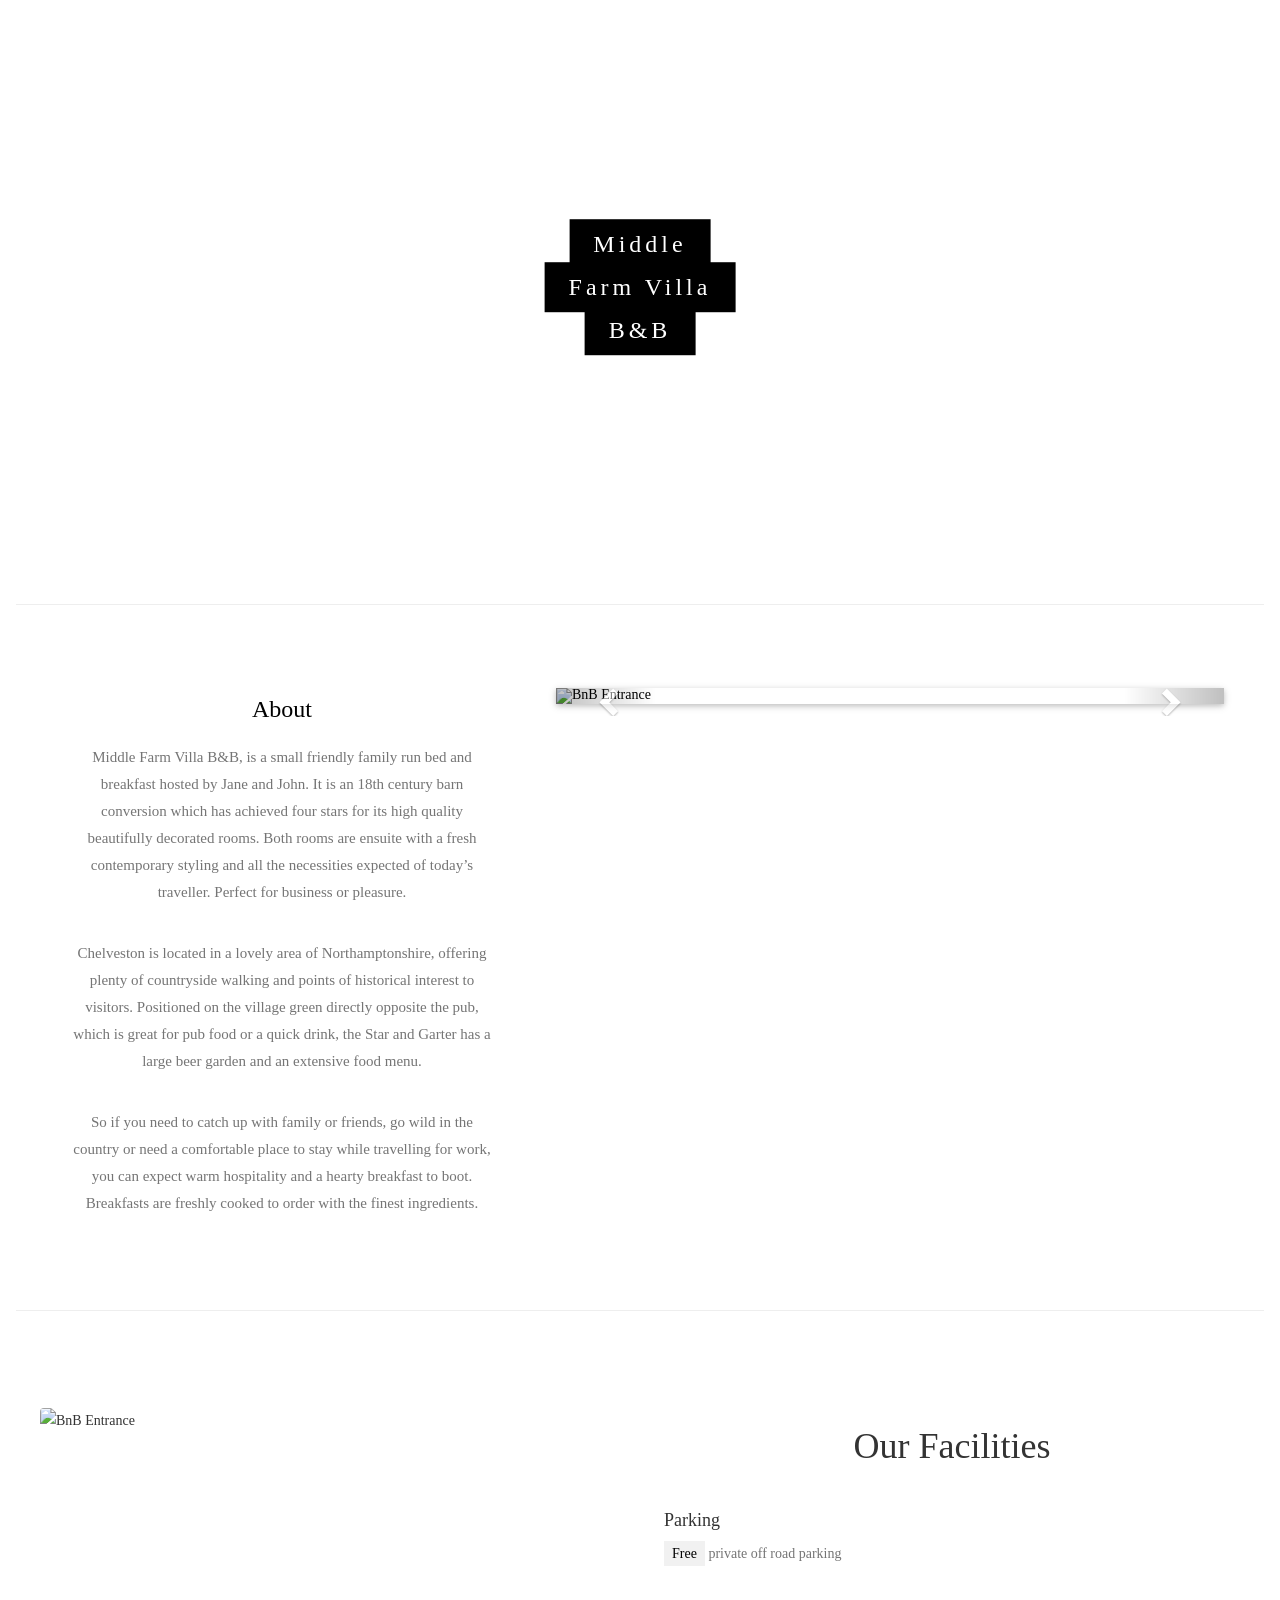
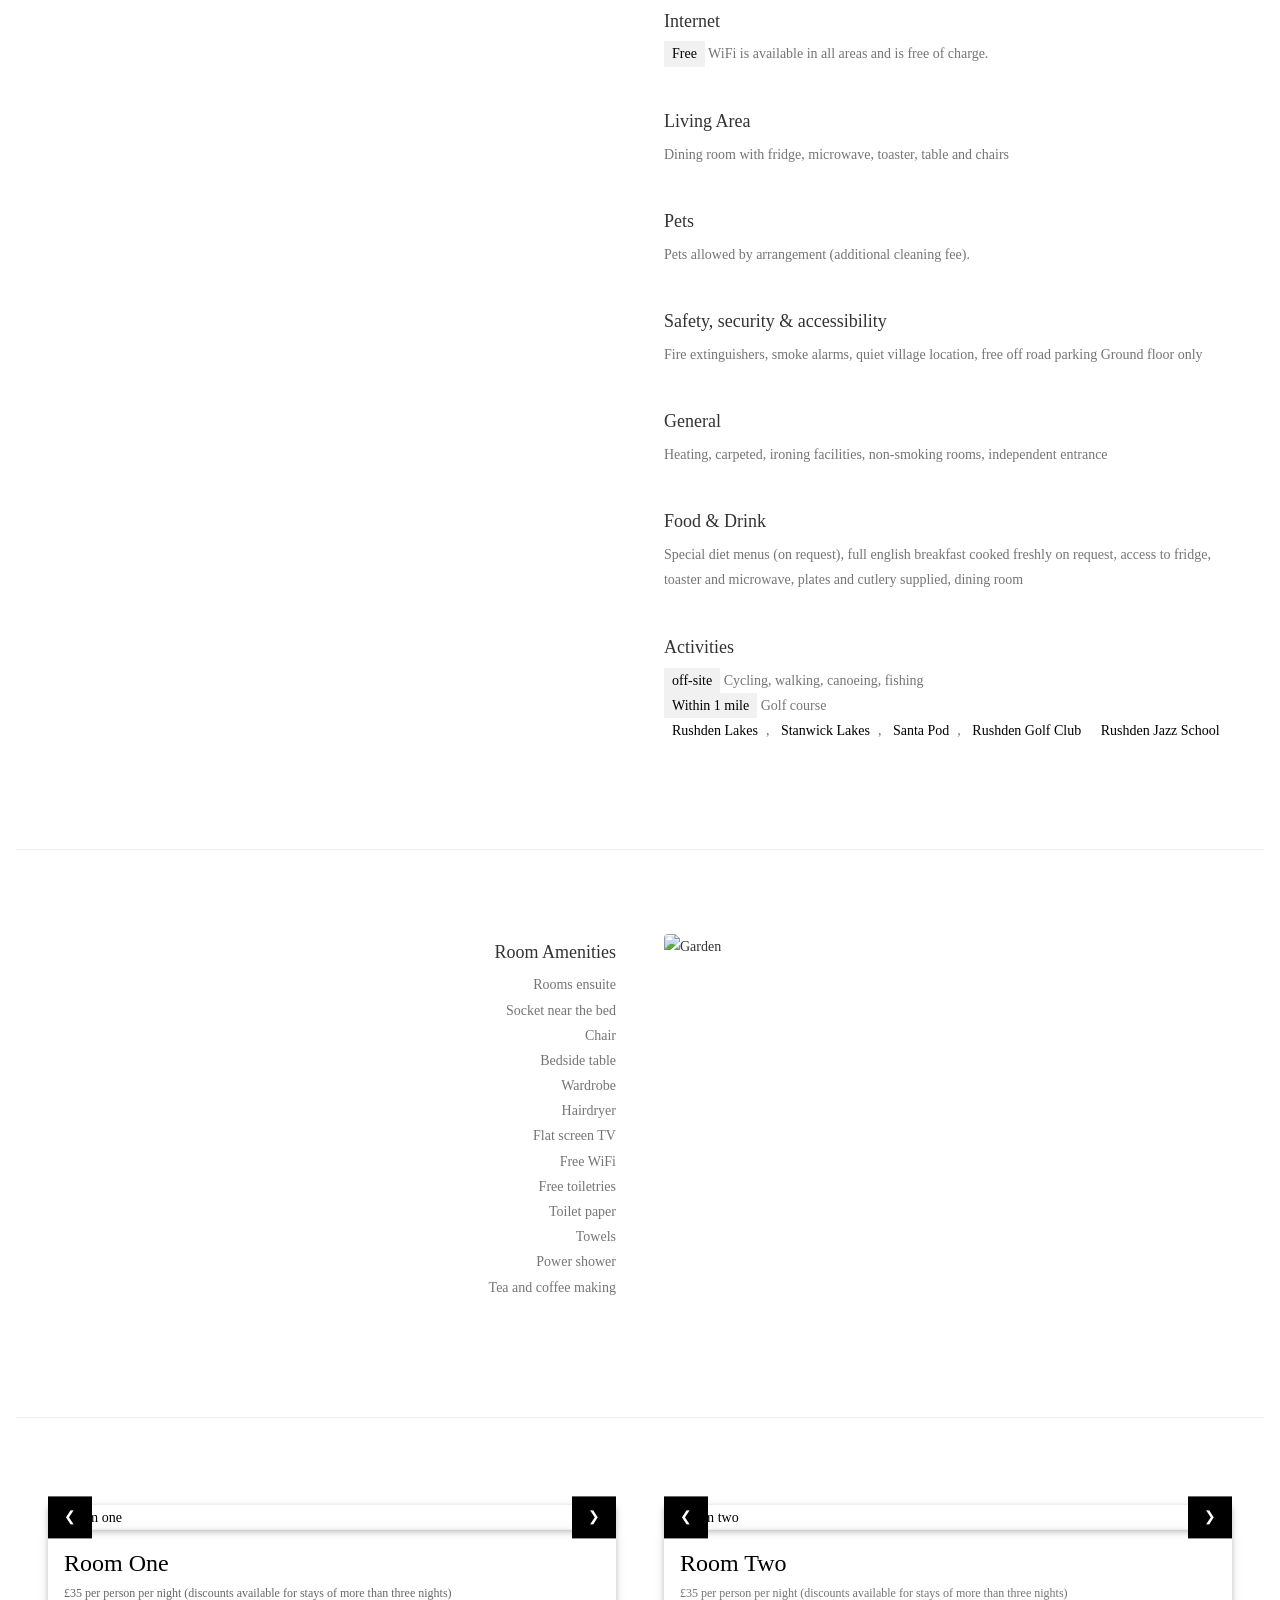
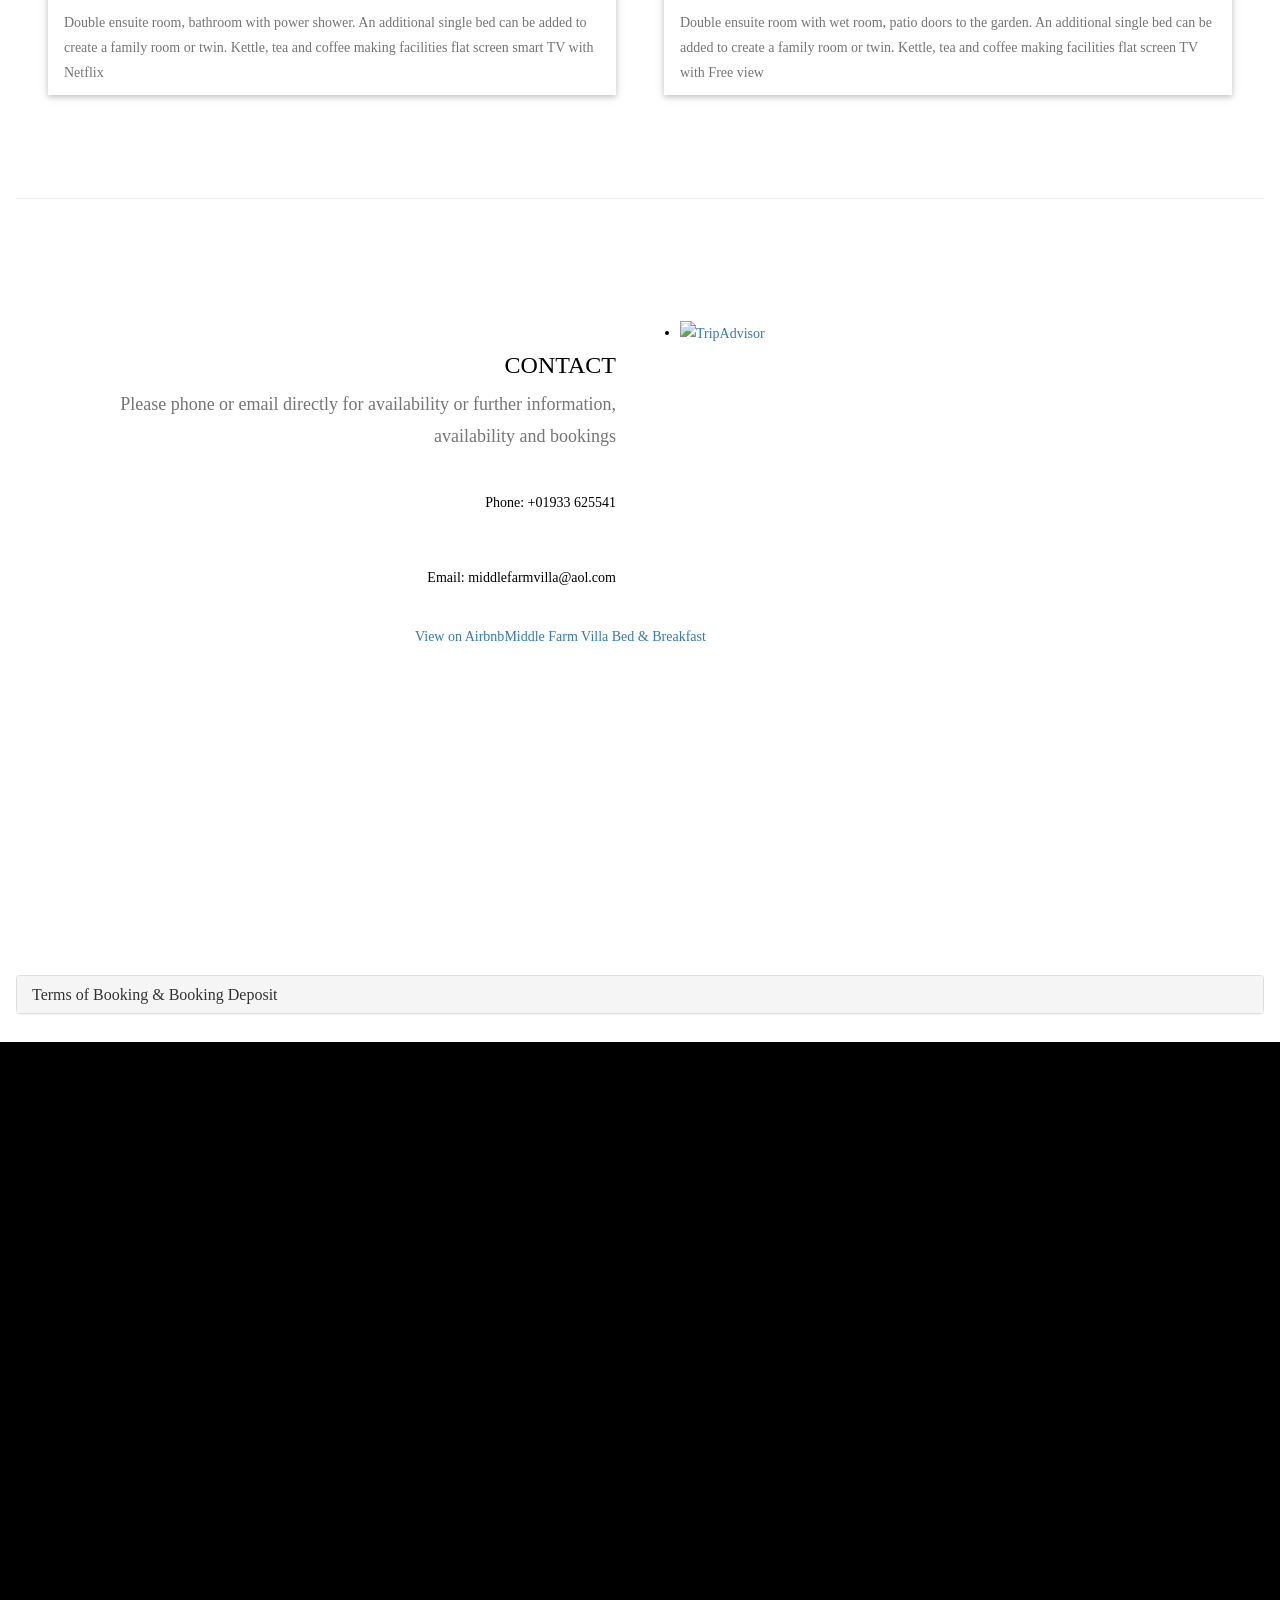
==== index.html @ 017f1af7 "Index name change" ====
<!DOCTYPE html>
<html>
<title>Middle Farm Villa</title>
<meta charset="UTF-8">
<meta name="viewport" content="width=device-width, initial-scale=1">
<link rel="stylesheet" href="css/w3.css">
<link rel="stylesheet" href="https://maxcdn.bootstrapcdn.com/bootstrap/3.4.1/css/bootstrap.min.css">
<script src="https://ajax.googleapis.com/ajax/libs/jquery/3.5.1/jquery.min.js"></script>
<script src="js/carousel.js"></script>

<style>
body,h1,h2,h3,h4,h5,h6 {font-family: "Times New Roman", Georgia, Serif;}

body, html {

  height: 80%;
  line-height: 1.8;
}

/* Full height image header */
.bgimg {
  background-position: center;
  background-size: cover;
  background-image: url("https://www.middlefarmvilla.uk/img/image4.jpg");
  min-height: 100%;
}

.w3-bar .w3-button {
  padding: 16px;
  
.mySlides {display:none}
.w3-left, .w3-right, .w3-badge {cursor:pointer}
.w3-badge {height:13px;width:13px;padding:0}
}
</style>
<body>




<!-- Header with full-height image -->
<header class="w3-display-container w3-wide bgimg w3-grayscale-min" id="home">
  <div class="w3-display-middle w3-text-white w3-center">
	<span class="w3-center w3-padding-large w3-black w3-xlarge w3-wide w3-animate-opacity"> Middle </span><br>
	<span class="w3-center w3-padding-large w3-black w3-xlarge w3-wide w3-animate-opacity"> Farm Villa </span><br>
	<span class="w3-center w3-padding-large w3-black w3-xlarge w3-wide w3-animate-opacity"> B&B </span>
    </div>
</header>

<div class="w3-main w3-content w3-padding" style="max-width:1400px">

 <!-- navbar 
<div class="w3-container">
  <div class="w3-row w3-padding">
    <div class="w3-col s3">
      <h1><a href="#About" class="w3-button w3-block">About</a></h1>
    </div>
    <div class="w3-col s3">
      <h1><a href="#Facilities" class="w3-button w3-block">Facilities</a></h1>
    </div>
    <div class="w3-col s3">
      <h1><a href="#Rooms" class="w3-button w3-block">Rooms</a></h1>
    </div>
    <div class="w3-col s3">
      <h1><a href="#Contacts" class="w3-button w3-block">Contacts</a></h1>
    </div>
  </div>
</div>
-->
<hr>

<br></br>

<!-- About section -->
<div class="w3-container w3-white"id="Contacts">
	<div class="w3-row-padding-64">
		<div class="w3-container w3-half w3-center" style="max-width:500px">
			<h3>About</h3>
			<p class="w3-justify w3-medium w3-center w3-text-grey w3-padding-large">Middle Farm Villa B&B, is a small friendly family run bed and breakfast hosted by Jane and John. It is an 18th century barn conversion which has achieved four stars for its high quality beautifully decorated rooms. Both rooms are ensuite with a fresh contemporary styling and all the necessities expected of today’s traveller. Perfect for business or pleasure.</p>
			<p class="w3-justify w3-medium w3-center w3-text-grey w3-padding-large">Chelveston is located in a lovely area of Northamptonshire, offering plenty of countryside walking and points of historical interest to visitors. Positioned on the village green directly opposite the pub, which is great for pub food or a quick drink, the Star and Garter has a large beer garden and an extensive food menu.</p>
			<p class="w3-justify w3-medium w3-center w3-text-grey w3-padding-large">So if you need to catch up with family or friends, go wild in the country or need a comfortable place to stay while travelling for work, you can expect warm hospitality and a hearty breakfast to boot. Breakfasts are freshly cooked to order with the finest ingredients.</p>
		</div>
		<div class="w3-rest m6  w3-padding-large">
			<div id="myCarousel" class="carousel slide w3-card" data-ride="carousel">
			  <!-- Indicators -->
				<ol class="carousel-indicators">
					<li data-target="#myCarousel" data-slide-to="0" class="active"></li>
					<li data-target="#myCarousel" data-slide-to="1"></li>
					<li data-target="#myCarousel" data-slide-to="2"></li>
				</ol>

				<!-- Wrapper for slides -->
				<div class="carousel-inner">
					<div class="item active">
						<img src="https://www.middlefarmvilla.uk/img/image1.jpg" alt="BnB Entrance">
					</div>
					<div class="item">
						<img src="https://www.middlefarmvilla.uk/img/image5.jpg" alt="BnB Entrance">
					</div>
					<div class="item">
						<img src="https://www.middlefarmvilla.uk/img/image3.jpg" alt="BnB Comunal room">
					</div>
				</div>

			  <!-- Left and right controls -->
				<a class="left carousel-control" href="#myCarousel" data-slide="prev">
					<span class="glyphicon glyphicon-chevron-left"></span>
					<span class="sr-only">Previous</span>
				</a>
				<a class="right carousel-control" href="#myCarousel" data-slide="next">
					<span class="glyphicon glyphicon-chevron-right"></span>
					<span class="sr-only">Next</span>
				</a>
			</div>
		</div>
	</div>	
</div>
<br></br>





<hr>



  <div class="w3-row w3-padding-64"id="Facilities">
	<div class="w3-col l6 w3-padding-large">
      <img src="https://www.middlefarmvilla.uk/img/image6.jpg" alt="BnB Entrance" class="w3-round w3-image " style="width:100%">
    </div>
    <div class="w3-col l6 w3-padding-large">
		<h1 class="w3-center">Our Facilities</h1><br>
		<h4>Parking</h4>
		<p class="w3-text-grey"><span class="w3-tag w3-light-grey">Free</span> private off road parking  </p><br>
    
		<h4>Internet</h4>
		<p class="w3-text-grey"><span class="w3-tag w3-light-grey">Free</span> WiFi is available in all areas and is free of charge.</p><br>
    
		<h4>Living Area</h4>
		<p class="w3-text-grey">Dining room with fridge, microwave, toaster, table and chairs</p><br>
    
		<h4>Pets</h4>
		<p class="w3-text-grey">Pets allowed by arrangement (additional cleaning fee).</p><br>
    
		<h4>Safety, security & accessibility</h4>
		<p class="w3-text-grey">Fire extinguishers, smoke alarms, quiet village location, free off road parking Ground floor only</p><br>  
	  
		<h4>General</h4>
		<p class="w3-text-grey">Heating, carpeted, ironing facilities, non-smoking rooms, independent entrance</p><br>  
	  
		<h4>Food & Drink</h4>
		<p class="w3-text-grey">Special diet menus (on request), full english breakfast cooked freshly on request, access to fridge, toaster and microwave, plates and cutlery supplied, dining room</p><br>

		<h4>Activities</h4>
		<p class="w3-text-grey"><span class="w3-tag w3-light-grey">off-site</span> Cycling, walking, canoeing, fishing <br/>  <span class="w3-tag w3-light-grey">Within 1 mile</span> Golf course <br/>  <a class="w3-tag w3-white" href="https://www.rushdenlakes.com/" target="_blank">Rushden Lakes</a>, <a class="w3-tag w3-white" href="https://www.stanwicklakes.org.uk/" target="_blank">Stanwick Lakes</a>, <a class="w3-tag w3-white" href="https://santapod.co.uk/" target="_blank">Santa Pod</a>, <a class="w3-tag w3-white" href="https://www.rushdengolfclubonline.com/" target="_blank">Rushden Golf Club</a> <a class="w3-tag w3-white" href="https://jazzschool.co.uk/" target="_blank">Rushden Jazz School</a> </p>
    </div>
</div>

<hr>

<br></br>
<div class="w3-row ">
	<div class="w3-col l6 w3-right-align w3-padding-large">
	<h4>Room Amenities</h4>
	<p class="w3-text-grey"> Rooms ensuite <br/> Socket near the bed <br/> Chair <br/> Bedside table <br/> Wardrobe <br/> Hairdryer <br/> Flat screen TV <br/> Free WiFi <br/> Free toiletries <br/> Toilet paper <br/> Towels <br/> Power shower <br/> Tea and coffee making <br/></p><br>
	</div>
	<div class="w3-col l6 w3-padding-large">
      <img src="https://www.middlefarmvilla.uk/img/image7.jpg" alt="Garden" class="w3-round w3-image " style="width:100%">
    </div>
</div>





<br></br>
<hr>
<br></br>

<div class="w3-row-padding w3-padding-16 w3-white"id="Rooms">
    <div class="w3-half w3-margin-bottom">
		<!-- left room slideshow -->
		<div class="w3-container">
			<div class="w3-content w3-card w3-display-container" style="max-width:800px">
				<img class="mySlides1" src="https://www.middlefarmvilla.uk/img/R1.jpg" alt="Room one" style="width:100%">
				<img class="mySlides1" src="https://www.middlefarmvilla.uk/img/R2.jpg" alt="Room one" style="width:100%">
				<img class="mySlides1" src="https://www.middlefarmvilla.uk/img/R3.jpg" alt="Room one" style="width:100%">
				<img class="mySlides1" src="https://www.middlefarmvilla.uk/img/R4.jpg" alt="Room one" style="width:100%">
				<button class="w3-button w3-black w3-display-left" onclick="plusDivs(-1, 0)">&#10094;</button>
				<button class="w3-button w3-black w3-display-right" onclick="plusDivs(1, 0)">&#10095;</button>
			</div>
			<div class="w3-container w3-card w3-white">
				<h3>Room One</h3>
				<h6 class="w3-opacity">£35 per person per night (discounts available for stays of more than three nights)</h6>
				<p class="w3-text-grey">Double ensuite room, bathroom with power shower.  An additional single bed can be added to create a family room or twin. Kettle, tea and coffee making facilities flat screen smart  TV with Netflix</p>
			</div>  
		</div>
	</div>	
    <div class="w3-half w3-margin-bottom">
		<!-- right room slideshow -->
		<div class="w3-container">
			<div class="w3-content w3-card w3-display-container" style="max-width:800px">
				<img class="mySlides2" src="https://www.middlefarmvilla.uk/img/L1.jpg" alt="Room two" style="width:100%">
				<img class="mySlides2" src="https://www.middlefarmvilla.uk/img/L2.jpg" alt="Room two" style="width:100%">
				<img class="mySlides2" src="https://www.middlefarmvilla.uk/img/L3.jpg" alt="Room two" style="width:100%">
				<img class="mySlides2" src="https://www.middlefarmvilla.uk/img/L4.jpg" alt="Room two" style="width:100%">
				<button class="w3-button w3-black w3-display-left" onclick="plusDivs(-1, 1)">&#10094;</button>
				<button class="w3-button w3-black w3-display-right" onclick="plusDivs(1, 1)">&#10095;</button>
			</div>
			<div class="w3-container w3-card w3-white">
				<h3>Room Two</h3>
				<h6 class="w3-text-grey">£35 per person per night (discounts available for stays of more than three nights)</h6>
				<p class="w3-text-grey">Double ensuite room with wet room, patio doors to the garden. An additional single bed can be added to create a family room or twin. Kettle, tea and coffee making facilities flat screen  TV with Free view</p>
			</div>
		</div>
	</div>
</div>



<br></br>
<hr>
<br></br>


<!-- Contact Section -->
<div class="w3-row w3-white" id="Contacts">
	<br></br>
	<div class="w3-half w3-right-align w3-padding-large">
		<h3>CONTACT</h3>
		<p class=" w3-large w3-text-grey">Please phone or email directly for availability or further information, availability and bookings</p>
		<p><i class="fa fa-phone fa-fw w3-xxlarge w3-margin-right"></i> Phone: +01933 625541</p>
		<p><i class="fa fa-envelope fa-fw w3-xxlarge w3-margin-right"> </i> Email: middlefarmvilla@aol.com</p>
   		<!--<p><i class=" w3-xxlarge w3-margin-right"> </i> find us on <a href="https://www.airbnb.co.uk/rooms/29934769?source_impression_id=p3_1603310983_6Nx%2FWz0o9r%2B2SO3G">AirBnB</a></p>-->
	</div>
	<div class="w3-rest">
          <div id="TA_selfserveprop689" class="TA_selfserveprop"><ul id="zYCvcG" class="TA_links lJCcbc7yX"><li id="WvnxVe0r7E" class="FLtOX6"><a target="_blank" href="https://www.tripadvisor.com/Hotel_Review-g499613-d2616834-Reviews-Middle_Farm_Villa_B_B-Wellingborough_Northamptonshire_England.html"><img src="https://www.tripadvisor.com/img/cdsi/img2/branding/v2/Tripadvisor_lockup_horizontal_secondary_registered-11900-2.svg" alt="TripAdvisor"/></a></li></ul></div><script async src="https://www.jscache.com/wejs?wtype=selfserveprop&amp;uniq=689&amp;locationId=2616834&amp;lang=en_US&amp;rating=true&amp;nreviews=4&amp;writereviewlink=true&amp;popIdx=true&amp;iswide=true&amp;border=true&amp;display_version=2" data-loadtrk onload="this.loadtrk=true"></script>		<br></br>

  </div>
</div>



<div class="airbnb-embed-frame" data-id="29934769" data-view="home" style="width:450px;height:300px;margin:auto"><a href="https://www.airbnb.co.uk/rooms/29934769?s=66&amp;unique_share_id=b0c5c9f5-7ef6-41c0-98ff-9cef21c45344&amp;source=embed_widget">View on Airbnb</a><a href="https://www.airbnb.co.uk/rooms/29934769?s=66&amp;unique_share_id=b0c5c9f5-7ef6-41c0-98ff-9cef21c45344&amp;source=embed_widget" rel="nofollow">Middle Farm Villa Bed &amp; Breakfast</a><script async="" src="https://www.airbnb.co.uk/embeddable/airbnb_jssdk"></script></div>



<br></br>
 <div class="panel-group">
  <div class="panel panel-default">
    <div class="panel-heading">
      <h4 class="panel-title">
        <a data-toggle="collapse" href="#collapse">Terms of Booking & Booking Deposit</a>
      </h4>
    </div>
    <div id="collapse" class="panel-collapse collapse">
      <div class="panel">By placing a booking with us (the property owner / his/her
representative) you (the lead guest) and your booking party (guests)
agree to the following terms and conditions as set-out. During your stay
you agree to abide by the subsequent conditions as set-out. If you have
any questions about booking with us, please contact us before making a
booking.
To place a booking with us the lead guest must be at least 16 years of
age. The maximum number of staying guests per room is illustrated in the
room occupancy details on the website. Where the person making the
booking is different to the lead guest taking up the occupation, the
person making the booking may be held responsible for cancellation,
non-arrival and damages as set-out within. Only the lead guest and the
named booking party are allowed to use the property and its facilities,
any third party visitors are only allowed access at our express
permission.
To secure any booking we require a deposit to be paid in advance, this
deposit amount is = .
Deposit payments must be 'cleared funds' before a booking can be
confirmed. Deposits are only refundable under the conditions set-out
here within.
Payments can be made online / over the phone using debit / credit card
as well as by digital bank transfer, cheque or cash deposit. Any charges
raised against us by our banks for handling dishonoured cheque's, bank
transfers or any other payments, must be reimbursed by the lead guest
within seven (7) days of any request to do so.
All guests agree to respect the privacy and peace of all other staying
guests, neighbours and the owners at all times. We reserve the right to
cancel a booking with immediate effect if guests are not honouring this
agreement or causing a disturbance / nuisance to other guests,
neighbours or the owners.
Check-in & Check-out
Guests must check-in and check-out by the times stated below;
•    Check-in by: 14:00pm and before 19:00pm on day of arrival
•    Check-out by: 11:00am on day of departure
Cancellation, Returned Deposit & Non-Arrival Conditions
Guest who need to cancel a booking should contact us as soon as
possible. Deposits already paid are only returned in accordance with the
following conditions;
•    Cancellation made 15 days or more in advance of arrival date = Full
deposit refund
•    Cancellation made 14 days or less of arrival date = 50% of deposit
refund
•    Cancellation made 48hrs or less of arrival date = No refund issued,
full amount of booking due
Non-arrival guests, who are unable to attend or fail to attend for
whatever reason forfeit their deposit paid and the full amount of the
booking will be due. It is suggested that booking guests take out
appropriate holiday / cancellation insurance where required.
In the rare event we need to cancel your booking with us, please be
aware that we cannot be held liable for circumstances beyond our control
and that our liability to you is limited to the refund of any payment
already made.
WiFi Fair & Appropriate Usage Policy
Where WiFi Internet access is provided, guests accept to use this access
to the Internet fairly and appropriately. We may monitor network
performance and user usage in order to maintain a fair and high level of
service to all our guests.
The Internet access provided is intended for general use such as access
to the world wide web, email, messaging, social media, light video /
music / media streaming. It is not intended or ideally suited for heavy
media streaming, online gaming, extensive downloads / uploads. Access to
illegal activity or use of our network for illegal activity is not
prohibited and will be reported to local authorities.
Damages & Lost Property
We reserve the right to charge the lead guest for any damages caused
through the course of a booking by any member of the booking party. This
includes breakages, spillages, stains, damage to furniture or fixtures
and fittings. Any accidental damages should be reported as soon as
possible in order to minimise damage and associated costs. Lost keys /
fobs / access cards will incur a replacement charge per key / fob / card
lost.
Any lost property, if discovered and found, left behind by guests during
a stay will be held for a period of 1 month. While we will make our best
efforts to reunite lost property with their owners we accept no
responsibility in replacing lost items and encourage guests to ensure
they have all their belonging before checking-out. We may offer to post
lost items via recorded delivery at the cost of the property owner,
otherwise collection can be arranged.
Smoking
Smoking of any tobacco products including, but not limited to
cigarettes, pipes, cigars, snuff or chewing tobacco, is only allowed in
designated areas as sign posted throughout the accommodation and is in
accordance with the Health Act 2006.
Pets & Service Dogs
We do not accept pets throughout the accommodation, except for service
dogs.
Parking
Where on-site parking is provided guests accept that they park their
vehicles at their own risk.
Accessibility Statement
We have provided an accessibility and access statement here, which you
can download and read.
Your Personal Details & Privacy
We are required to keep a register of guests over the age of 16 who stay
with us, this includes full names and nationality, and/or passport
numbers, place of issue, details of next destination if they are
non-British, Irish or Commonwealth guests. This is in accordance with
the (Immigration (Hotel records) Order 1972). These records are kept for
a minimum of 12 months and in accordance with the DPA (Data Protection
Act 1998) and the GDPR (General Data Protection Regulation).
Our policy surrounding the personal details you provide as part of any
booking or enquiry through this website / or third party website,
including the privacy of those details are explained and set out in our
Privacy Policy which you can read here.
You accept that any entries you make to an on-site guest book, if
available, will not contain personal information or details you would
not want disclosed. Any entries containing personal details that may
fall into the DPA and GDPR may be removed and destroyed.
Terms References & Further Information
•    Health Act 2006
•    Immigration (hotel records) Order 1972
•    Overview of the GDPR - General Data Protection Regulation
•    Data Protection Act 1998
•    Privacy and Electronic Communications Regulations 2003
•    The Guide to the PECR 2003
•    Accommodation Terms & Conditions Template
Our Right To Cancellation
We reserve the right to cancel any booking without compensation, refund
or reimbursement if the terms of these conditions are breached.
Template version 2.0 November 2017</div>
    </div>
  </div>
</div> 

</div>

<!-- Footer -->
<footer class="w3-center w3-black w3-padding-64">
	<div class="w3-container">
		<iframe src="https://www.google.com/maps/embed?pb=!1m18!1m12!1m3!1d2439.043068567757!2d-0.5490687846056572!3d52.315220979775944!2m3!1f0!2f0!3f0!3m2!1i1024!2i768!4f13.1!3m3!1m2!1s0x4877bce2d6a9a565%3A0xe1eb45e628e61fa4!2sMiddle%20Farm%20Villa%20B%26B!5e0!3m2!1sen!2suk!4v1596989262226!5m2!1sen!2suk" width="90%" height="450px" frameborder="0" style="border:0;" allowfullscreen="" aria-hidden="false" tabindex="0"></iframe>
	</div>
</footer>
 
<script>
// Modal Image Gallery
function onClick(element) {
  document.getElementById("img01").src = element.src;
  document.getElementById("modal01").style.display = "block";
  var captionText = document.getElementById("caption");
  captionText.innerHTML = element.alt;
}



// script for slideshows
var slideIndex = [1,1];
var slideId = ["mySlides1", "mySlides2"]
showDivs(1, 0);
showDivs(1, 1);

function plusDivs(n, no) {
  showDivs(slideIndex[no] += n, no);
}

function showDivs(n, no) {
  var i;
  var x = document.getElementsByClassName(slideId[no]);
  if (n > x.length) {slideIndex[no] = 1}
  if (n < 1) {slideIndex[no] = x.length}
  for (i = 0; i < x.length; i++) {
    x[i].style.display = "none";  
  }
  x[slideIndex[no]-1].style.display = "block";  
}
</script>


</body>
</html>
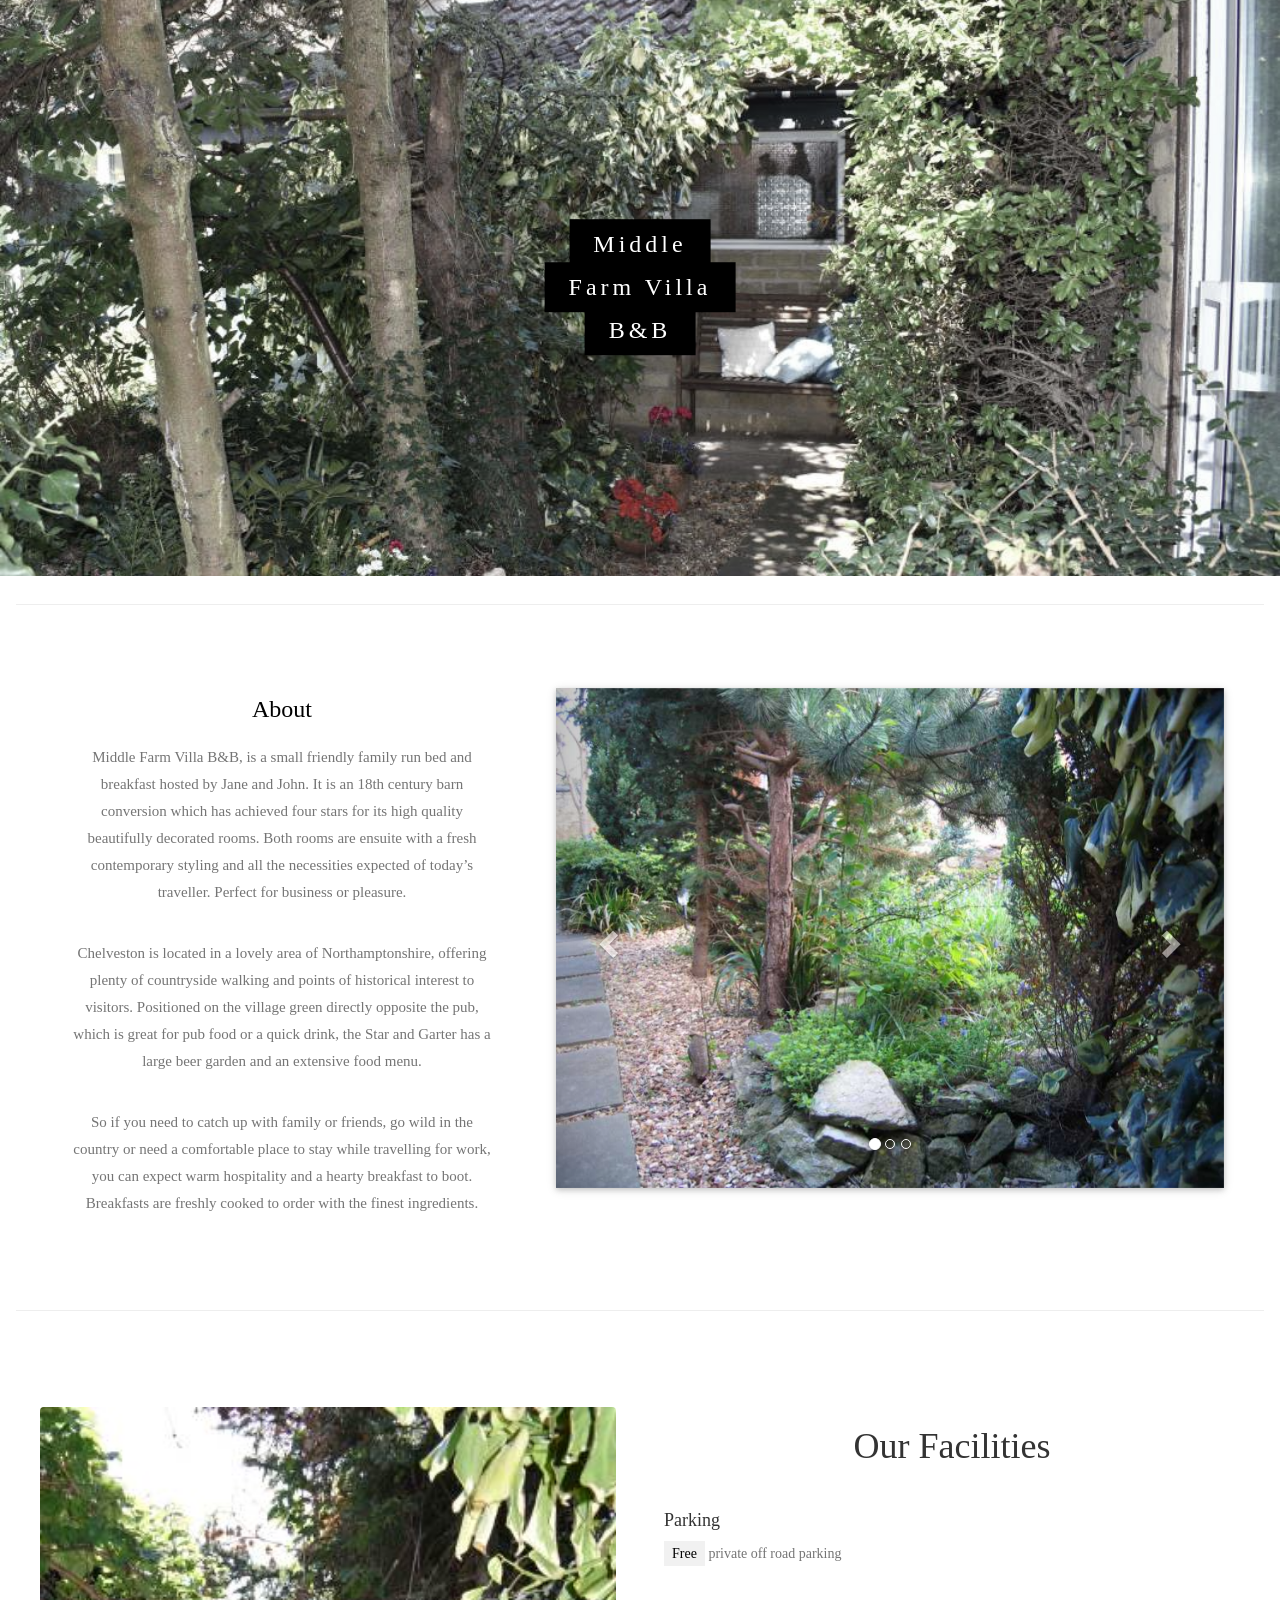
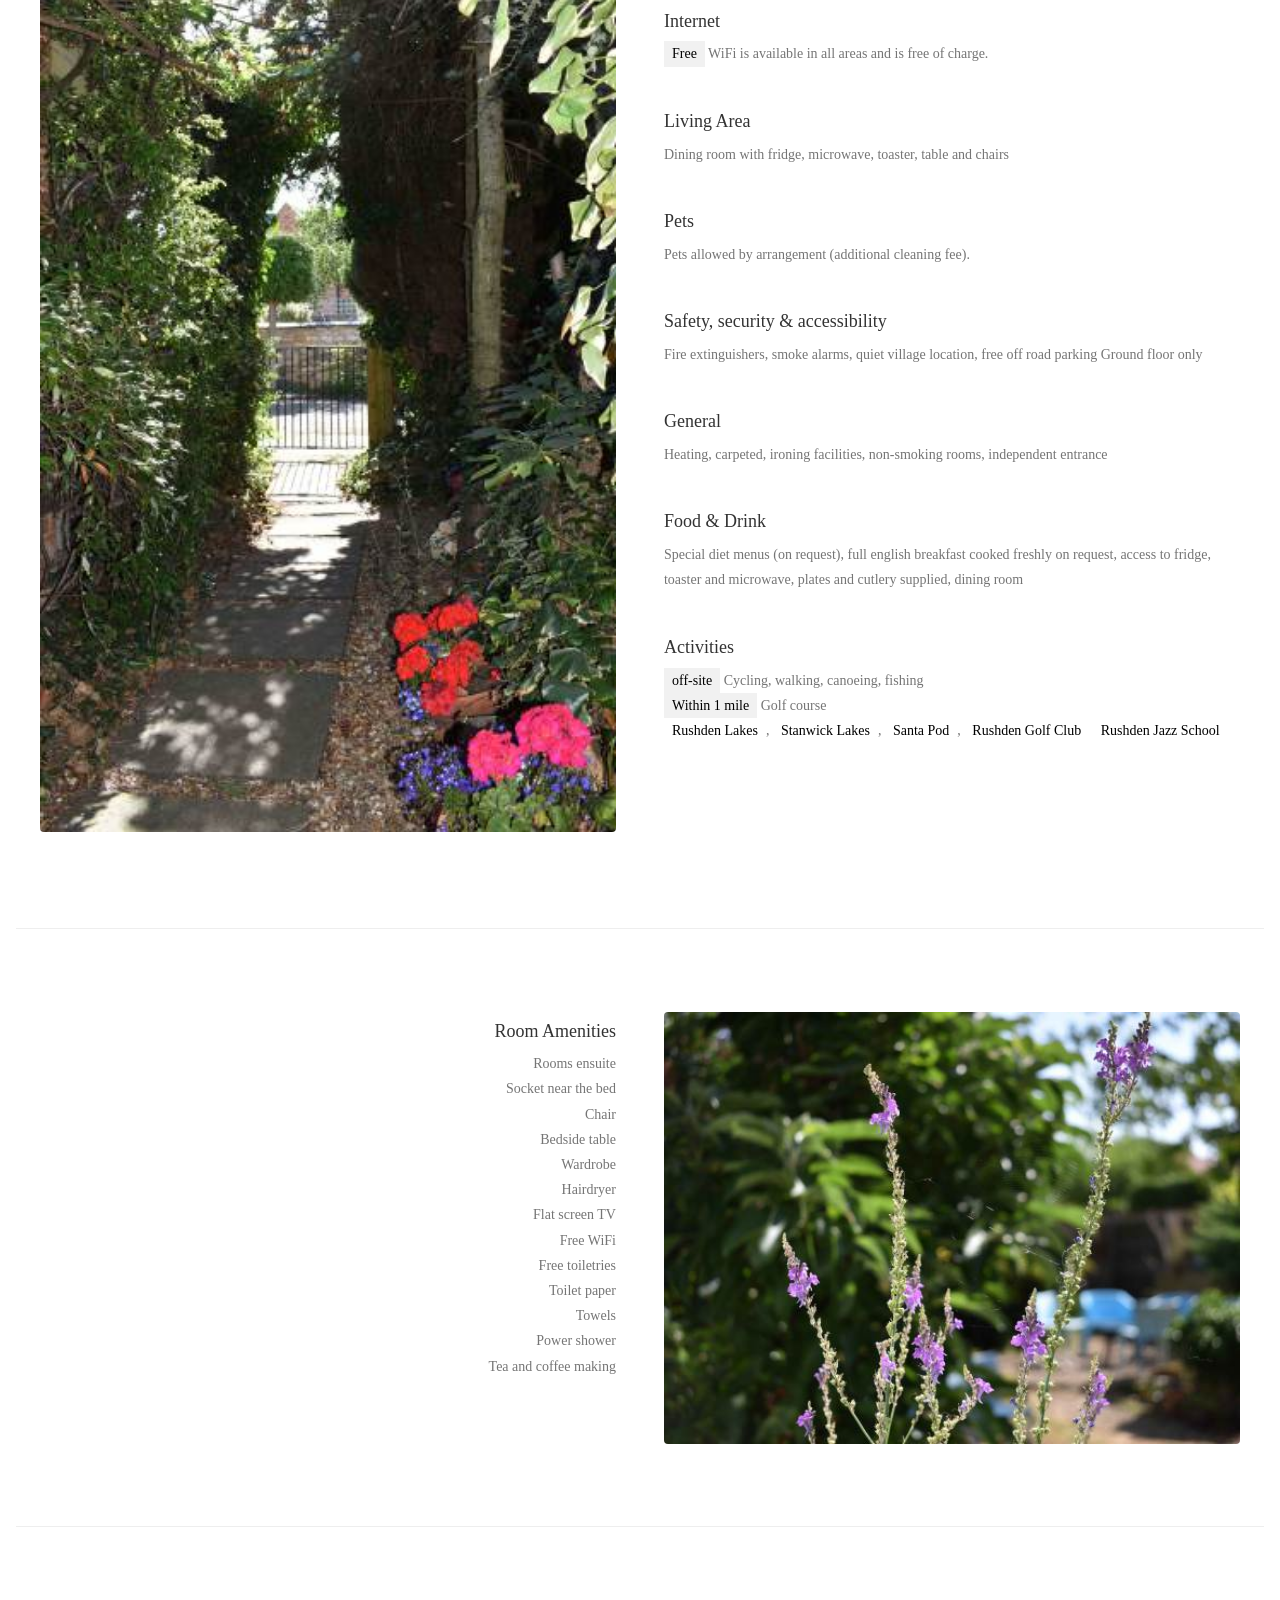
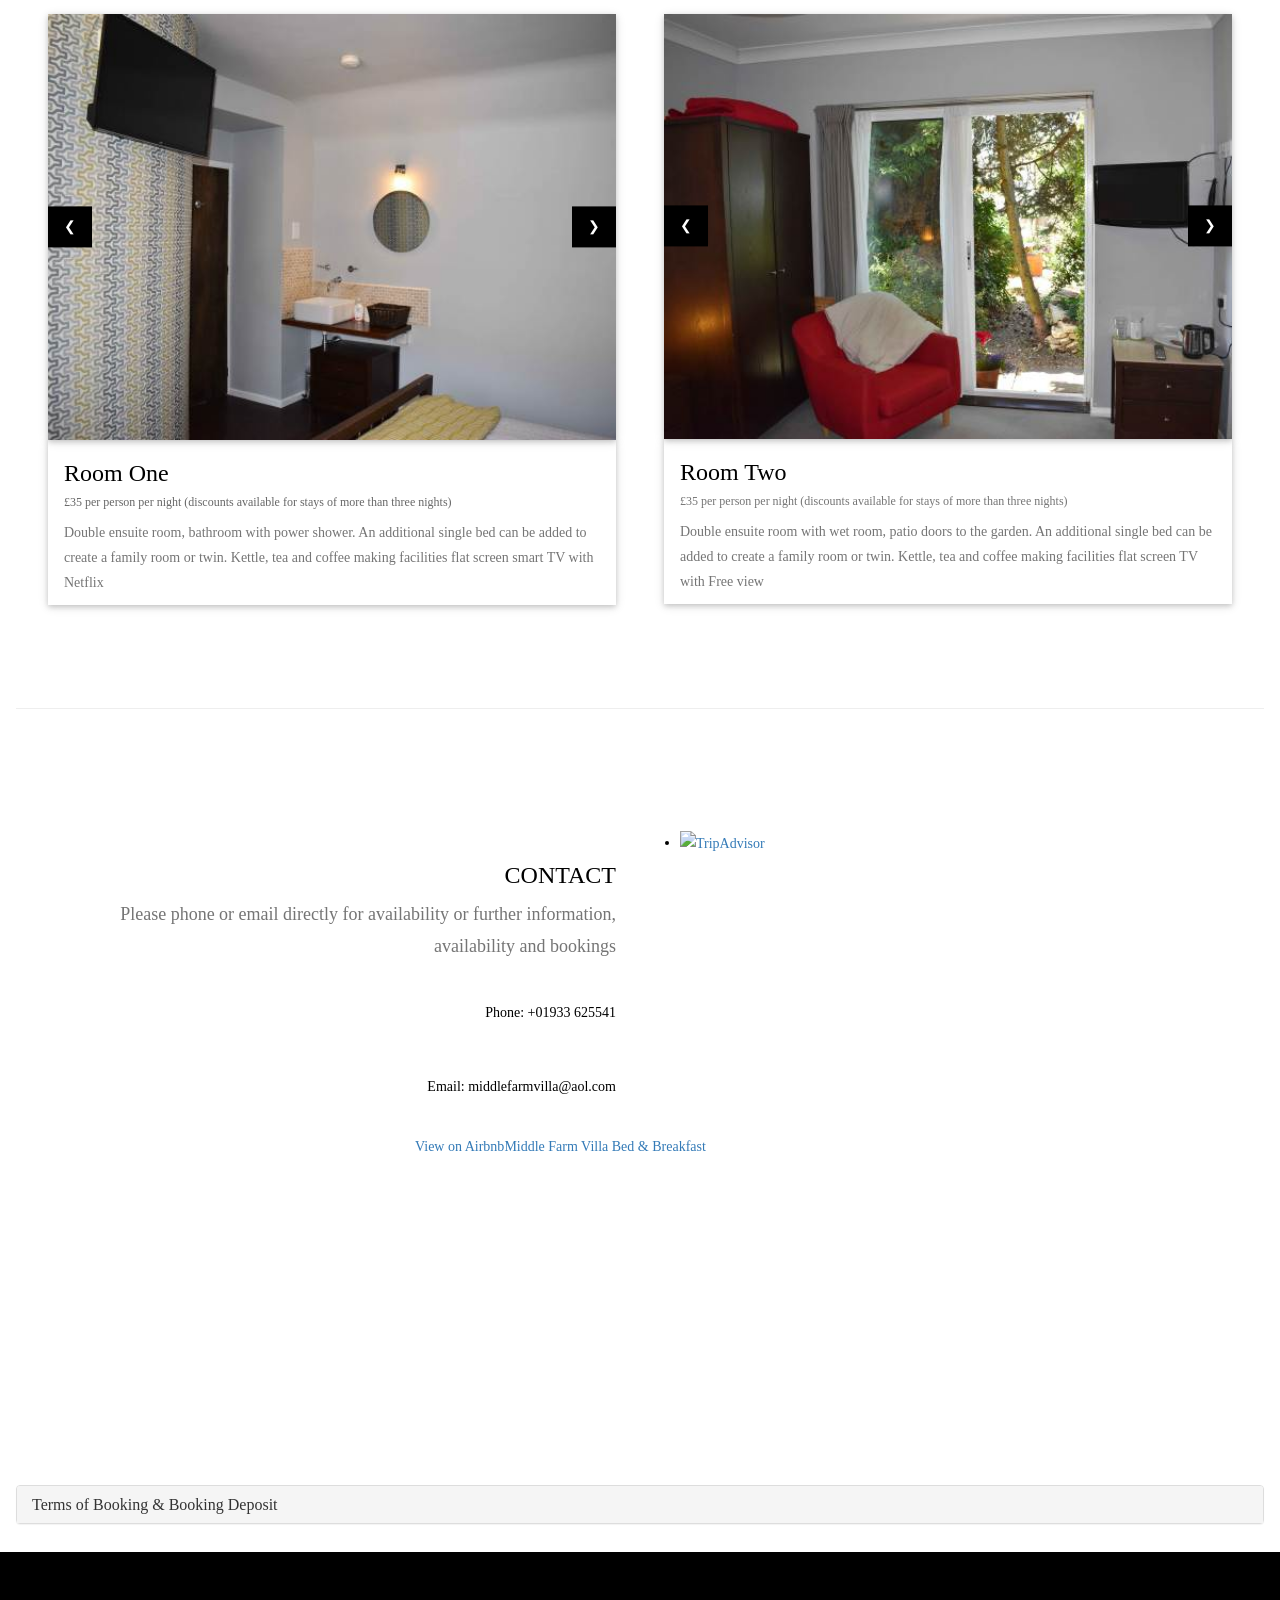
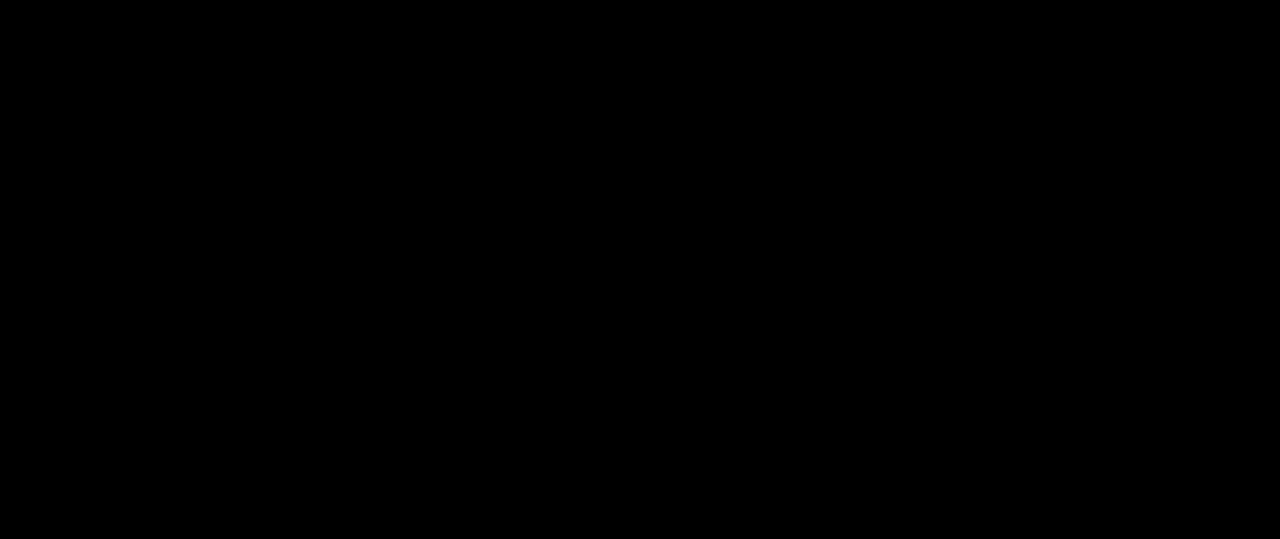
==== commit dcfb1412: "Update index.html" ====
--- a/index.html
+++ b/index.html
@@ -9,47 +9,65 @@
 <script src="js/carousel.js"></script>
 
 <style>
-body,h1,h2,h3,h4,h5,h6 {font-family: "Times New Roman", Georgia, Serif;}
-
-body, html {
-
-  height: 80%;
-  line-height: 1.8;
-}
-
-/* Full height image header */
-.bgimg {
-  background-position: center;
-  background-size: cover;
-  background-image: url("https://www.middlefarmvilla.uk/img/image4.jpg");
-  min-height: 100%;
-}
-
-.w3-bar .w3-button {
-  padding: 16px;
-  
-.mySlides {display:none}
-.w3-left, .w3-right, .w3-badge {cursor:pointer}
-.w3-badge {height:13px;width:13px;padding:0}
-}
+    body,
+    h1,
+    h2,
+    h3,
+    h4,
+    h5,
+    h6 {
+        font-family: "Times New Roman", Georgia, Serif;
+    }
+    
+    body,
+    html {
+        height: 80%;
+        line-height: 1.8;
+    }
+    /* Full height image header */
+    
+    .bgimg {
+        background-position: center;
+        background-size: cover;
+        background-image: url("img/image4.jpg");
+        min-height: 100%;
+    }
+    
+    .w3-bar .w3-button {
+        padding: 16px;
+        .mySlides {
+            display: none
+        }
+        .w3-left,
+        .w3-right,
+        .w3-badge {
+            cursor: pointer
+        }
+        .w3-badge {
+            height: 13px;
+            width: 13px;
+            padding: 0
+        }
+    }
 </style>
+
 <body>
 
 
 
 
-<!-- Header with full-height image -->
-<header class="w3-display-container w3-wide bgimg w3-grayscale-min" id="home">
-  <div class="w3-display-middle w3-text-white w3-center">
-	<span class="w3-center w3-padding-large w3-black w3-xlarge w3-wide w3-animate-opacity"> Middle </span><br>
-	<span class="w3-center w3-padding-large w3-black w3-xlarge w3-wide w3-animate-opacity"> Farm Villa </span><br>
-	<span class="w3-center w3-padding-large w3-black w3-xlarge w3-wide w3-animate-opacity"> B&B </span>
-    </div>
-</header>
-
-<div class="w3-main w3-content w3-padding" style="max-width:1400px">
-
- <!-- navbar 
+    <!-- Header with full-height image -->
+    <header class="w3-display-container w3-wide bgimg w3-grayscale-min" id="home">
+        <div class="w3-display-middle w3-text-white w3-center">
+            <span class="w3-center w3-padding-large w3-black w3-xlarge w3-wide w3-animate-opacity"> Middle </span><br>
+            <span class="w3-center w3-padding-large w3-black w3-xlarge w3-wide w3-animate-opacity"> Farm Villa </span><br>
+            <span class="w3-center w3-padding-large w3-black w3-xlarge w3-wide w3-animate-opacity"> B&B </span>
+        </div>
+    </header>
+
+    <div class="w3-main w3-content w3-padding" style="max-width:1400px">
+
+        <!-- navbar 
 <div class="w3-container">
   <div class="w3-row w3-padding">
     <div class="w3-col s3">
@@ -67,360 +85,292 @@
   </div>
 </div>
 -->
-<hr>
-
-<br></br>
-
-<!-- About section -->
-<div class="w3-container w3-white"id="Contacts">
-	<div class="w3-row-padding-64">
-		<div class="w3-container w3-half w3-center" style="max-width:500px">
-			<h3>About</h3>
-			<p class="w3-justify w3-medium w3-center w3-text-grey w3-padding-large">Middle Farm Villa B&B, is a small friendly family run bed and breakfast hosted by Jane and John. It is an 18th century barn conversion which has achieved four stars for its high quality beautifully decorated rooms. Both rooms are ensuite with a fresh contemporary styling and all the necessities expected of today’s traveller. Perfect for business or pleasure.</p>
-			<p class="w3-justify w3-medium w3-center w3-text-grey w3-padding-large">Chelveston is located in a lovely area of Northamptonshire, offering plenty of countryside walking and points of historical interest to visitors. Positioned on the village green directly opposite the pub, which is great for pub food or a quick drink, the Star and Garter has a large beer garden and an extensive food menu.</p>
-			<p class="w3-justify w3-medium w3-center w3-text-grey w3-padding-large">So if you need to catch up with family or friends, go wild in the country or need a comfortable place to stay while travelling for work, you can expect warm hospitality and a hearty breakfast to boot. Breakfasts are freshly cooked to order with the finest ingredients.</p>
-		</div>
-		<div class="w3-rest m6  w3-padding-large">
-			<div id="myCarousel" class="carousel slide w3-card" data-ride="carousel">
-			  <!-- Indicators -->
-				<ol class="carousel-indicators">
-					<li data-target="#myCarousel" data-slide-to="0" class="active"></li>
-					<li data-target="#myCarousel" data-slide-to="1"></li>
-					<li data-target="#myCarousel" data-slide-to="2"></li>
-				</ol>
-
-				<!-- Wrapper for slides -->
-				<div class="carousel-inner">
-					<div class="item active">
-						<img src="https://www.middlefarmvilla.uk/img/image1.jpg" alt="BnB Entrance">
-					</div>
-					<div class="item">
-						<img src="https://www.middlefarmvilla.uk/img/image5.jpg" alt="BnB Entrance">
-					</div>
-					<div class="item">
-						<img src="https://www.middlefarmvilla.uk/img/image3.jpg" alt="BnB Comunal room">
-					</div>
-				</div>
-
-			  <!-- Left and right controls -->
-				<a class="left carousel-control" href="#myCarousel" data-slide="prev">
-					<span class="glyphicon glyphicon-chevron-left"></span>
-					<span class="sr-only">Previous</span>
-				</a>
-				<a class="right carousel-control" href="#myCarousel" data-slide="next">
-					<span class="glyphicon glyphicon-chevron-right"></span>
-					<span class="sr-only">Next</span>
-				</a>
-			</div>
-		</div>
-	</div>	
-</div>
-<br></br>
-
-
-
-
-
-<hr>
-
-
-
-  <div class="w3-row w3-padding-64"id="Facilities">
-	<div class="w3-col l6 w3-padding-large">
-      <img src="https://www.middlefarmvilla.uk/img/image6.jpg" alt="BnB Entrance" class="w3-round w3-image " style="width:100%">
-    </div>
-    <div class="w3-col l6 w3-padding-large">
-		<h1 class="w3-center">Our Facilities</h1><br>
-		<h4>Parking</h4>
-		<p class="w3-text-grey"><span class="w3-tag w3-light-grey">Free</span> private off road parking  </p><br>
-    
-		<h4>Internet</h4>
-		<p class="w3-text-grey"><span class="w3-tag w3-light-grey">Free</span> WiFi is available in all areas and is free of charge.</p><br>
-    
-		<h4>Living Area</h4>
-		<p class="w3-text-grey">Dining room with fridge, microwave, toaster, table and chairs</p><br>
-    
-		<h4>Pets</h4>
-		<p class="w3-text-grey">Pets allowed by arrangement (additional cleaning fee).</p><br>
-    
-		<h4>Safety, security & accessibility</h4>
-		<p class="w3-text-grey">Fire extinguishers, smoke alarms, quiet village location, free off road parking Ground floor only</p><br>  
-	  
-		<h4>General</h4>
-		<p class="w3-text-grey">Heating, carpeted, ironing facilities, non-smoking rooms, independent entrance</p><br>  
-	  
-		<h4>Food & Drink</h4>
-		<p class="w3-text-grey">Special diet menus (on request), full english breakfast cooked freshly on request, access to fridge, toaster and microwave, plates and cutlery supplied, dining room</p><br>
-
-		<h4>Activities</h4>
-		<p class="w3-text-grey"><span class="w3-tag w3-light-grey">off-site</span> Cycling, walking, canoeing, fishing <br/>  <span class="w3-tag w3-light-grey">Within 1 mile</span> Golf course <br/>  <a class="w3-tag w3-white" href="https://www.rushdenlakes.com/" target="_blank">Rushden Lakes</a>, <a class="w3-tag w3-white" href="https://www.stanwicklakes.org.uk/" target="_blank">Stanwick Lakes</a>, <a class="w3-tag w3-white" href="https://santapod.co.uk/" target="_blank">Santa Pod</a>, <a class="w3-tag w3-white" href="https://www.rushdengolfclubonline.com/" target="_blank">Rushden Golf Club</a> <a class="w3-tag w3-white" href="https://jazzschool.co.uk/" target="_blank">Rushden Jazz School</a> </p>
-    </div>
-</div>
-
-<hr>
-
-<br></br>
-<div class="w3-row ">
-	<div class="w3-col l6 w3-right-align w3-padding-large">
-	<h4>Room Amenities</h4>
-	<p class="w3-text-grey"> Rooms ensuite <br/> Socket near the bed <br/> Chair <br/> Bedside table <br/> Wardrobe <br/> Hairdryer <br/> Flat screen TV <br/> Free WiFi <br/> Free toiletries <br/> Toilet paper <br/> Towels <br/> Power shower <br/> Tea and coffee making <br/></p><br>
-	</div>
-	<div class="w3-col l6 w3-padding-large">
-      <img src="https://www.middlefarmvilla.uk/img/image7.jpg" alt="Garden" class="w3-round w3-image " style="width:100%">
-    </div>
-</div>
-
-
-
-
-
-<br></br>
-<hr>
-<br></br>
-
-<div class="w3-row-padding w3-padding-16 w3-white"id="Rooms">
-    <div class="w3-half w3-margin-bottom">
-		<!-- left room slideshow -->
-		<div class="w3-container">
-			<div class="w3-content w3-card w3-display-container" style="max-width:800px">
-				<img class="mySlides1" src="https://www.middlefarmvilla.uk/img/R1.jpg" alt="Room one" style="width:100%">
-				<img class="mySlides1" src="https://www.middlefarmvilla.uk/img/R2.jpg" alt="Room one" style="width:100%">
-				<img class="mySlides1" src="https://www.middlefarmvilla.uk/img/R3.jpg" alt="Room one" style="width:100%">
-				<img class="mySlides1" src="https://www.middlefarmvilla.uk/img/R4.jpg" alt="Room one" style="width:100%">
-				<button class="w3-button w3-black w3-display-left" onclick="plusDivs(-1, 0)">&#10094;</button>
-				<button class="w3-button w3-black w3-display-right" onclick="plusDivs(1, 0)">&#10095;</button>
-			</div>
-			<div class="w3-container w3-card w3-white">
-				<h3>Room One</h3>
-				<h6 class="w3-opacity">£35 per person per night (discounts available for stays of more than three nights)</h6>
-				<p class="w3-text-grey">Double ensuite room, bathroom with power shower.  An additional single bed can be added to create a family room or twin. Kettle, tea and coffee making facilities flat screen smart  TV with Netflix</p>
-			</div>  
-		</div>
-	</div>	
-    <div class="w3-half w3-margin-bottom">
-		<!-- right room slideshow -->
-		<div class="w3-container">
-			<div class="w3-content w3-card w3-display-container" style="max-width:800px">
-				<img class="mySlides2" src="https://www.middlefarmvilla.uk/img/L1.jpg" alt="Room two" style="width:100%">
-				<img class="mySlides2" src="https://www.middlefarmvilla.uk/img/L2.jpg" alt="Room two" style="width:100%">
-				<img class="mySlides2" src="https://www.middlefarmvilla.uk/img/L3.jpg" alt="Room two" style="width:100%">
-				<img class="mySlides2" src="https://www.middlefarmvilla.uk/img/L4.jpg" alt="Room two" style="width:100%">
-				<button class="w3-button w3-black w3-display-left" onclick="plusDivs(-1, 1)">&#10094;</button>
-				<button class="w3-button w3-black w3-display-right" onclick="plusDivs(1, 1)">&#10095;</button>
-			</div>
-			<div class="w3-container w3-card w3-white">
-				<h3>Room Two</h3>
-				<h6 class="w3-text-grey">£35 per person per night (discounts available for stays of more than three nights)</h6>
-				<p class="w3-text-grey">Double ensuite room with wet room, patio doors to the garden. An additional single bed can be added to create a family room or twin. Kettle, tea and coffee making facilities flat screen  TV with Free view</p>
-			</div>
-		</div>
-	</div>
-</div>
-
-
-
-<br></br>
-<hr>
-<br></br>
-
-
-<!-- Contact Section -->
-<div class="w3-row w3-white" id="Contacts">
-	<br></br>
-	<div class="w3-half w3-right-align w3-padding-large">
-		<h3>CONTACT</h3>
-		<p class=" w3-large w3-text-grey">Please phone or email directly for availability or further information, availability and bookings</p>
-		<p><i class="fa fa-phone fa-fw w3-xxlarge w3-margin-right"></i> Phone: +01933 625541</p>
-		<p><i class="fa fa-envelope fa-fw w3-xxlarge w3-margin-right"> </i> Email: middlefarmvilla@aol.com</p>
-   		<!--<p><i class=" w3-xxlarge w3-margin-right"> </i> find us on <a href="https://www.airbnb.co.uk/rooms/29934769?source_impression_id=p3_1603310983_6Nx%2FWz0o9r%2B2SO3G">AirBnB</a></p>-->
-	</div>
-	<div class="w3-rest">
-          <div id="TA_selfserveprop689" class="TA_selfserveprop"><ul id="zYCvcG" class="TA_links lJCcbc7yX"><li id="WvnxVe0r7E" class="FLtOX6"><a target="_blank" href="https://www.tripadvisor.com/Hotel_Review-g499613-d2616834-Reviews-Middle_Farm_Villa_B_B-Wellingborough_Northamptonshire_England.html"><img src="https://www.tripadvisor.com/img/cdsi/img2/branding/v2/Tripadvisor_lockup_horizontal_secondary_registered-11900-2.svg" alt="TripAdvisor"/></a></li></ul></div><script async src="https://www.jscache.com/wejs?wtype=selfserveprop&amp;uniq=689&amp;locationId=2616834&amp;lang=en_US&amp;rating=true&amp;nreviews=4&amp;writereviewlink=true&amp;popIdx=true&amp;iswide=true&amp;border=true&amp;display_version=2" data-loadtrk onload="this.loadtrk=true"></script>		<br></br>
-
-  </div>
-</div>
-
-
-
-<div class="airbnb-embed-frame" data-id="29934769" data-view="home" style="width:450px;height:300px;margin:auto"><a href="https://www.airbnb.co.uk/rooms/29934769?s=66&amp;unique_share_id=b0c5c9f5-7ef6-41c0-98ff-9cef21c45344&amp;source=embed_widget">View on Airbnb</a><a href="https://www.airbnb.co.uk/rooms/29934769?s=66&amp;unique_share_id=b0c5c9f5-7ef6-41c0-98ff-9cef21c45344&amp;source=embed_widget" rel="nofollow">Middle Farm Villa Bed &amp; Breakfast</a><script async="" src="https://www.airbnb.co.uk/embeddable/airbnb_jssdk"></script></div>
-
-
-
-<br></br>
- <div class="panel-group">
-  <div class="panel panel-default">
-    <div class="panel-heading">
-      <h4 class="panel-title">
-        <a data-toggle="collapse" href="#collapse">Terms of Booking & Booking Deposit</a>
-      </h4>
-    </div>
-    <div id="collapse" class="panel-collapse collapse">
-      <div class="panel">By placing a booking with us (the property owner / his/her
-representative) you (the lead guest) and your booking party (guests)
-agree to the following terms and conditions as set-out. During your stay
-you agree to abide by the subsequent conditions as set-out. If you have
-any questions about booking with us, please contact us before making a
-booking.
-To place a booking with us the lead guest must be at least 16 years of
-age. The maximum number of staying guests per room is illustrated in the
-room occupancy details on the website. Where the person making the
-booking is different to the lead guest taking up the occupation, the
-person making the booking may be held responsible for cancellation,
-non-arrival and damages as set-out within. Only the lead guest and the
-named booking party are allowed to use the property and its facilities,
-any third party visitors are only allowed access at our express
-permission.
-To secure any booking we require a deposit to be paid in advance, this
-deposit amount is = .
-Deposit payments must be 'cleared funds' before a booking can be
-confirmed. Deposits are only refundable under the conditions set-out
-here within.
-Payments can be made online / over the phone using debit / credit card
-as well as by digital bank transfer, cheque or cash deposit. Any charges
-raised against us by our banks for handling dishonoured cheque's, bank
-transfers or any other payments, must be reimbursed by the lead guest
-within seven (7) days of any request to do so.
-All guests agree to respect the privacy and peace of all other staying
-guests, neighbours and the owners at all times. We reserve the right to
-cancel a booking with immediate effect if guests are not honouring this
-agreement or causing a disturbance / nuisance to other guests,
-neighbours or the owners.
-Check-in & Check-out
-Guests must check-in and check-out by the times stated below;
-•    Check-in by: 14:00pm and before 19:00pm on day of arrival
-•    Check-out by: 11:00am on day of departure
-Cancellation, Returned Deposit & Non-Arrival Conditions
-Guest who need to cancel a booking should contact us as soon as
-possible. Deposits already paid are only returned in accordance with the
-following conditions;
-•    Cancellation made 15 days or more in advance of arrival date = Full
-deposit refund
-•    Cancellation made 14 days or less of arrival date = 50% of deposit
-refund
-•    Cancellation made 48hrs or less of arrival date = No refund issued,
-full amount of booking due
-Non-arrival guests, who are unable to attend or fail to attend for
-whatever reason forfeit their deposit paid and the full amount of the
-booking will be due. It is suggested that booking guests take out
-appropriate holiday / cancellation insurance where required.
-In the rare event we need to cancel your booking with us, please be
-aware that we cannot be held liable for circumstances beyond our control
-and that our liability to you is limited to the refund of any payment
-already made.
-WiFi Fair & Appropriate Usage Policy
-Where WiFi Internet access is provided, guests accept to use this access
-to the Internet fairly and appropriately. We may monitor network
-performance and user usage in order to maintain a fair and high level of
-service to all our guests.
-The Internet access provided is intended for general use such as access
-to the world wide web, email, messaging, social media, light video /
-music / media streaming. It is not intended or ideally suited for heavy
-media streaming, online gaming, extensive downloads / uploads. Access to
-illegal activity or use of our network for illegal activity is not
-prohibited and will be reported to local authorities.
-Damages & Lost Property
-We reserve the right to charge the lead guest for any damages caused
-through the course of a booking by any member of the booking party. This
-includes breakages, spillages, stains, damage to furniture or fixtures
-and fittings. Any accidental damages should be reported as soon as
-possible in order to minimise damage and associated costs. Lost keys /
-fobs / access cards will incur a replacement charge per key / fob / card
-lost.
-Any lost property, if discovered and found, left behind by guests during
-a stay will be held for a period of 1 month. While we will make our best
-efforts to reunite lost property with their owners we accept no
-responsibility in replacing lost items and encourage guests to ensure
-they have all their belonging before checking-out. We may offer to post
-lost items via recorded delivery at the cost of the property owner,
-otherwise collection can be arranged.
-Smoking
-Smoking of any tobacco products including, but not limited to
-cigarettes, pipes, cigars, snuff or chewing tobacco, is only allowed in
-designated areas as sign posted throughout the accommodation and is in
-accordance with the Health Act 2006.
-Pets & Service Dogs
-We do not accept pets throughout the accommodation, except for service
-dogs.
-Parking
-Where on-site parking is provided guests accept that they park their
-vehicles at their own risk.
-Accessibility Statement
-We have provided an accessibility and access statement here, which you
-can download and read.
-Your Personal Details & Privacy
-We are required to keep a register of guests over the age of 16 who stay
-with us, this includes full names and nationality, and/or passport
-numbers, place of issue, details of next destination if they are
-non-British, Irish or Commonwealth guests. This is in accordance with
-the (Immigration (Hotel records) Order 1972). These records are kept for
-a minimum of 12 months and in accordance with the DPA (Data Protection
-Act 1998) and the GDPR (General Data Protection Regulation).
-Our policy surrounding the personal details you provide as part of any
-booking or enquiry through this website / or third party website,
-including the privacy of those details are explained and set out in our
-Privacy Policy which you can read here.
-You accept that any entries you make to an on-site guest book, if
-available, will not contain personal information or details you would
-not want disclosed. Any entries containing personal details that may
-fall into the DPA and GDPR may be removed and destroyed.
-Terms References & Further Information
-•    Health Act 2006
-•    Immigration (hotel records) Order 1972
-•    Overview of the GDPR - General Data Protection Regulation
-•    Data Protection Act 1998
-•    Privacy and Electronic Communications Regulations 2003
-•    The Guide to the PECR 2003
-•    Accommodation Terms & Conditions Template
-Our Right To Cancellation
-We reserve the right to cancel any booking without compensation, refund
-or reimbursement if the terms of these conditions are breached.
-Template version 2.0 November 2017</div>
-    </div>
-  </div>
-</div> 
-
-</div>
-
-<!-- Footer -->
-<footer class="w3-center w3-black w3-padding-64">
-	<div class="w3-container">
-		<iframe src="https://www.google.com/maps/embed?pb=!1m18!1m12!1m3!1d2439.043068567757!2d-0.5490687846056572!3d52.315220979775944!2m3!1f0!2f0!3f0!3m2!1i1024!2i768!4f13.1!3m3!1m2!1s0x4877bce2d6a9a565%3A0xe1eb45e628e61fa4!2sMiddle%20Farm%20Villa%20B%26B!5e0!3m2!1sen!2suk!4v1596989262226!5m2!1sen!2suk" width="90%" height="450px" frameborder="0" style="border:0;" allowfullscreen="" aria-hidden="false" tabindex="0"></iframe>
-	</div>
-</footer>
- 
-<script>
-// Modal Image Gallery
-function onClick(element) {
-  document.getElementById("img01").src = element.src;
-  document.getElementById("modal01").style.display = "block";
-  var captionText = document.getElementById("caption");
-  captionText.innerHTML = element.alt;
-}
-
-
-
-// script for slideshows
-var slideIndex = [1,1];
-var slideId = ["mySlides1", "mySlides2"]
-showDivs(1, 0);
-showDivs(1, 1);
-
-function plusDivs(n, no) {
-  showDivs(slideIndex[no] += n, no);
-}
-
-function showDivs(n, no) {
-  var i;
-  var x = document.getElementsByClassName(slideId[no]);
-  if (n > x.length) {slideIndex[no] = 1}
-  if (n < 1) {slideIndex[no] = x.length}
-  for (i = 0; i < x.length; i++) {
-    x[i].style.display = "none";  
-  }
-  x[slideIndex[no]-1].style.display = "block";  
-}
-</script>
+        <hr>
+
+        <br></br>
+
+        <!-- About section -->
+        <div class="w3-container w3-white" id="Contacts">
+            <div class="w3-row-padding-64">
+                <div class="w3-container w3-half w3-center" style="max-width:500px">
+                    <h3>About</h3>
+                    <p class="w3-justify w3-medium w3-center w3-text-grey w3-padding-large">Middle Farm Villa B&B, is a small friendly family run bed and breakfast hosted by Jane and John. It is an 18th century barn conversion which has achieved four stars for its high quality beautifully decorated rooms. Both rooms are ensuite
+                        with a fresh contemporary styling and all the necessities expected of today’s traveller. Perfect for business or pleasure.</p>
+                    <p class="w3-justify w3-medium w3-center w3-text-grey w3-padding-large">Chelveston is located in a lovely area of Northamptonshire, offering plenty of countryside walking and points of historical interest to visitors. Positioned on the village green directly opposite the pub, which is great for pub food
+                        or a quick drink, the Star and Garter has a large beer garden and an extensive food menu.</p>
+                    <p class="w3-justify w3-medium w3-center w3-text-grey w3-padding-large">So if you need to catch up with family or friends, go wild in the country or need a comfortable place to stay while travelling for work, you can expect warm hospitality and a hearty breakfast to boot. Breakfasts are freshly cooked
+                        to order with the finest ingredients.</p>
+                </div>
+                <div class="w3-rest m6  w3-padding-large">
+                    <div id="myCarousel" class="carousel slide w3-card" data-ride="carousel">
+                        <!-- Indicators -->
+                        <ol class="carousel-indicators">
+                            <li data-target="#myCarousel" data-slide-to="0" class="active"></li>
+                            <li data-target="#myCarousel" data-slide-to="1"></li>
+                            <li data-target="#myCarousel" data-slide-to="2"></li>
+                        </ol>
+
+                        <!-- Wrapper for slides -->
+                        <div class="carousel-inner">
+                            <div class="item active">
+                                <img src="img/image1.jpg" alt="BnB Entrance">
+                            </div>
+                            <div class="item">
+                                <img src="img/image5.jpg" alt="BnB Entrance">
+                            </div>
+                            <div class="item">
+                                <img src="img/image3.jpg" alt="BnB Comunal room">
+                            </div>
+                        </div>
+
+                        <!-- Left and right controls -->
+                        <a class="left carousel-control" href="#myCarousel" data-slide="prev">
+                            <span class="glyphicon glyphicon-chevron-left"></span>
+                            <span class="sr-only">Previous</span>
+                        </a>
+                        <a class="right carousel-control" href="#myCarousel" data-slide="next">
+                            <span class="glyphicon glyphicon-chevron-right"></span>
+                            <span class="sr-only">Next</span>
+                        </a>
+                    </div>
+                </div>
+            </div>
+        </div>
+        <br></br>
+
+
+
+
+
+        <hr>
+
+
+
+        <div class="w3-row w3-padding-64" id="Facilities">
+            <div class="w3-col l6 w3-padding-large">
+                <img src="img/image6.jpg" alt="BnB Entrance" class="w3-round w3-image " style="width:100%">
+            </div>
+            <div class="w3-col l6 w3-padding-large">
+                <h1 class="w3-center">Our Facilities</h1><br>
+                <h4>Parking</h4>
+                <p class="w3-text-grey"><span class="w3-tag w3-light-grey">Free</span> private off road parking </p><br>
+
+                <h4>Internet</h4>
+                <p class="w3-text-grey"><span class="w3-tag w3-light-grey">Free</span> WiFi is available in all areas and is free of charge.</p><br>
+
+                <h4>Living Area</h4>
+                <p class="w3-text-grey">Dining room with fridge, microwave, toaster, table and chairs</p><br>
+
+                <h4>Pets</h4>
+                <p class="w3-text-grey">Pets allowed by arrangement (additional cleaning fee).</p><br>
+
+                <h4>Safety, security & accessibility</h4>
+                <p class="w3-text-grey">Fire extinguishers, smoke alarms, quiet village location, free off road parking Ground floor only</p><br>
+
+                <h4>General</h4>
+                <p class="w3-text-grey">Heating, carpeted, ironing facilities, non-smoking rooms, independent entrance</p><br>
+
+                <h4>Food & Drink</h4>
+                <p class="w3-text-grey">Special diet menus (on request), full english breakfast cooked freshly on request, access to fridge, toaster and microwave, plates and cutlery supplied, dining room</p><br>
+
+                <h4>Activities</h4>
+                <p class="w3-text-grey"><span class="w3-tag w3-light-grey">off-site</span> Cycling, walking, canoeing, fishing <br/> <span class="w3-tag w3-light-grey">Within 1 mile</span> Golf course <br/> <a class="w3-tag w3-white" href="https://www.rushdenlakes.com/" target="_blank">Rushden Lakes</a>,
+                    <a class="w3-tag w3-white" href="https://www.stanwicklakes.org.uk/" target="_blank">Stanwick Lakes</a>, <a class="w3-tag w3-white" href="https://santapod.co.uk/" target="_blank">Santa Pod</a>, <a class="w3-tag w3-white" href="https://www.rushdengolfclubonline.com/"
+                        target="_blank">Rushden Golf Club</a> <a class="w3-tag w3-white" href="https://jazzschool.co.uk/" target="_blank">Rushden Jazz School</a> </p>
+            </div>
+        </div>
+
+        <hr>
+
+        <br></br>
+        <div class="w3-row ">
+            <div class="w3-col l6 w3-right-align w3-padding-large">
+                <h4>Room Amenities</h4>
+                <p class="w3-text-grey"> Rooms ensuite <br/> Socket near the bed <br/> Chair <br/> Bedside table <br/> Wardrobe <br/> Hairdryer <br/> Flat screen TV <br/> Free WiFi <br/> Free toiletries <br/> Toilet paper <br/> Towels <br/> Power shower <br/> Tea and coffee making
+                    <br/></p><br>
+            </div>
+            <div class="w3-col l6 w3-padding-large">
+                <img src="img/image7.jpg" alt="Garden" class="w3-round w3-image " style="width:100%">
+            </div>
+        </div>
+
+
+
+
+
+        <br></br>
+        <hr>
+        <br></br>
+
+        <div class="w3-row-padding w3-padding-16 w3-white" id="Rooms">
+            <div class="w3-half w3-margin-bottom">
+                <!-- left room slideshow -->
+                <div class="w3-container">
+                    <div class="w3-content w3-card w3-display-container" style="max-width:800px">
+                        <img class="mySlides1" src="img/R1.jpg" alt="Room one" style="width:100%">
+                        <img class="mySlides1" src="img/R2.jpg" alt="Room one" style="width:100%">
+                        <img class="mySlides1" src="img/R3.jpg" alt="Room one" style="width:100%">
+                        <img class="mySlides1" src="img/R4.jpg" alt="Room one" style="width:100%">
+                        <button class="w3-button w3-black w3-display-left" onclick="plusDivs(-1, 0)">&#10094;</button>
+                        <button class="w3-button w3-black w3-display-right" onclick="plusDivs(1, 0)">&#10095;</button>
+                    </div>
+                    <div class="w3-container w3-card w3-white">
+                        <h3>Room One</h3>
+                        <h6 class="w3-opacity">£35 per person per night (discounts available for stays of more than three nights)</h6>
+                        <p class="w3-text-grey">Double ensuite room, bathroom with power shower. An additional single bed can be added to create a family room or twin. Kettle, tea and coffee making facilities flat screen smart TV with Netflix</p>
+                    </div>
+                </div>
+            </div>
+            <div class="w3-half w3-margin-bottom">
+                <!-- right room slideshow -->
+                <div class="w3-container">
+                    <div class="w3-content w3-card w3-display-container" style="max-width:800px">
+                        <img class="mySlides2" src="img/L1.jpg" alt="Room two" style="width:100%">
+                        <img class="mySlides2" src="img/L2.jpg" alt="Room two" style="width:100%">
+                        <img class="mySlides2" src="img/L3.jpg" alt="Room two" style="width:100%">
+                        <img class="mySlides2" src="img/L4.jpg" alt="Room two" style="width:100%">
+                        <button class="w3-button w3-black w3-display-left" onclick="plusDivs(-1, 1)">&#10094;</button>
+                        <button class="w3-button w3-black w3-display-right" onclick="plusDivs(1, 1)">&#10095;</button>
+                    </div>
+                    <div class="w3-container w3-card w3-white">
+                        <h3>Room Two</h3>
+                        <h6 class="w3-text-grey">£35 per person per night (discounts available for stays of more than three nights)</h6>
+                        <p class="w3-text-grey">Double ensuite room with wet room, patio doors to the garden. An additional single bed can be added to create a family room or twin. Kettle, tea and coffee making facilities flat screen TV with Free view</p>
+                    </div>
+                </div>
+            </div>
+        </div>
+
+
+
+        <br></br>
+        <hr>
+        <br></br>
+
+
+        <!-- Contact Section -->
+        <div class="w3-row w3-white" id="Contacts">
+            <br></br>
+            <div class="w3-half w3-right-align w3-padding-large">
+                <h3>CONTACT</h3>
+                <p class=" w3-large w3-text-grey">Please phone or email directly for availability or further information, availability and bookings</p>
+                <p><i class="fa fa-phone fa-fw w3-xxlarge w3-margin-right"></i> Phone: +01933 625541</p>
+                <p><i class="fa fa-envelope fa-fw w3-xxlarge w3-margin-right"> </i> Email: middlefarmvilla@aol.com</p>
+                <!--<p><i class=" w3-xxlarge w3-margin-right"> </i> find us on <a href="https://www.airbnb.co.uk/rooms/29934769?source_impression_id=p3_1603310983_6Nx%2FWz0o9r%2B2SO3G">AirBnB</a></p>-->
+            </div>
+            <div class="w3-rest">
+                <div id="TA_selfserveprop689" class="TA_selfserveprop">
+                    <ul id="zYCvcG" class="TA_links lJCcbc7yX">
+                        <li id="WvnxVe0r7E" class="FLtOX6">
+                            <a target="_blank" href="https://www.tripadvisor.com/Hotel_Review-g499613-d2616834-Reviews-Middle_Farm_Villa_B_B-Wellingborough_Northamptonshire_England.html"><img src="https://www.tripadvisor.com/img/cdsi/img2/branding/v2/Tripadvisor_lockup_horizontal_secondary_registered-11900-2.svg" alt="TripAdvisor" /></a>
+                        </li>
+                    </ul>
+                </div>
+                <script async src="https://www.jscache.com/wejs?wtype=selfserveprop&amp;uniq=689&amp;locationId=2616834&amp;lang=en_US&amp;rating=true&amp;nreviews=4&amp;writereviewlink=true&amp;popIdx=true&amp;iswide=true&amp;border=true&amp;display_version=2" data-loadtrk
+                    onload="this.loadtrk=true"></script> <br></br>
+
+            </div>
+        </div>
+
+
+
+        <div class="airbnb-embed-frame" data-id="29934769" data-view="home" style="width:450px;height:300px;margin:auto"><a href="https://www.airbnb.co.uk/rooms/29934769?s=66&amp;unique_share_id=b0c5c9f5-7ef6-41c0-98ff-9cef21c45344&amp;source=embed_widget">View on Airbnb</a><a href="https://www.airbnb.co.uk/rooms/29934769?s=66&amp;unique_share_id=b0c5c9f5-7ef6-41c0-98ff-9cef21c45344&amp;source=embed_widget"
+                rel="nofollow">Middle Farm Villa Bed &amp; Breakfast</a>
+            <script async="" src="https://www.airbnb.co.uk/embeddable/airbnb_jssdk"></script>
+        </div>
+
+
+
+        <br></br>
+        <div class="panel-group">
+            <div class="panel panel-default">
+                <div class="panel-heading">
+                    <h4 class="panel-title">
+                        <a data-toggle="collapse" href="#collapse">Terms of Booking & Booking Deposit</a>
+                    </h4>
+                </div>
+                <div id="collapse" class="panel-collapse collapse">
+                    <div class="panel">By placing a booking with us (the property owner / his/her representative) you (the lead guest) and your booking party (guests) agree to the following terms and conditions as set-out. During your stay you agree to abide by the subsequent
+                        conditions as set-out. If you have any questions about booking with us, please contact us before making a booking. To place a booking with us the lead guest must be at least 16 years of age. The maximum number of staying guests
+                        per room is illustrated in the room occupancy details on the website. Where the person making the booking is different to the lead guest taking up the occupation, the person making the booking may be held responsible for cancellation,
+                        non-arrival and damages as set-out within. Only the lead guest and the named booking party are allowed to use the property and its facilities, any third party visitors are only allowed access at our express permission. To secure
+                        any booking we require a deposit to be paid in advance, this deposit amount is = . Deposit payments must be 'cleared funds' before a booking can be confirmed. Deposits are only refundable under the conditions set-out here within.
+                        Payments can be made online / over the phone using debit / credit card as well as by digital bank transfer, cheque or cash deposit. Any charges raised against us by our banks for handling dishonoured cheque's, bank transfers or
+                        any other payments, must be reimbursed by the lead guest within seven (7) days of any request to do so. All guests agree to respect the privacy and peace of all other staying guests, neighbours and the owners at all times. We reserve
+                        the right to cancel a booking with immediate effect if guests are not honouring this agreement or causing a disturbance / nuisance to other guests, neighbours or the owners. Check-in & Check-out Guests must check-in and check-out
+                        by the times stated below; • Check-in by: 14:00pm and before 19:00pm on day of arrival • Check-out by: 11:00am on day of departure Cancellation, Returned Deposit & Non-Arrival Conditions Guest who need to cancel a booking should
+                        contact us as soon as possible. Deposits already paid are only returned in accordance with the following conditions; • Cancellation made 15 days or more in advance of arrival date = Full deposit refund • Cancellation made 14 days
+                        or less of arrival date = 50% of deposit refund • Cancellation made 48hrs or less of arrival date = No refund issued, full amount of booking due Non-arrival guests, who are unable to attend or fail to attend for whatever reason
+                        forfeit their deposit paid and the full amount of the booking will be due. It is suggested that booking guests take out appropriate holiday / cancellation insurance where required. In the rare event we need to cancel your booking
+                        with us, please be aware that we cannot be held liable for circumstances beyond our control and that our liability to you is limited to the refund of any payment already made. WiFi Fair & Appropriate Usage Policy Where WiFi Internet
+                        access is provided, guests accept to use this access to the Internet fairly and appropriately. We may monitor network performance and user usage in order to maintain a fair and high level of service to all our guests. The Internet
+                        access provided is intended for general use such as access to the world wide web, email, messaging, social media, light video / music / media streaming. It is not intended or ideally suited for heavy media streaming, online gaming,
+                        extensive downloads / uploads. Access to illegal activity or use of our network for illegal activity is not prohibited and will be reported to local authorities. Damages & Lost Property We reserve the right to charge the lead guest
+                        for any damages caused through the course of a booking by any member of the booking party. This includes breakages, spillages, stains, damage to furniture or fixtures and fittings. Any accidental damages should be reported as soon
+                        as possible in order to minimise damage and associated costs. Lost keys / fobs / access cards will incur a replacement charge per key / fob / card lost. Any lost property, if discovered and found, left behind by guests during a
+                        stay will be held for a period of 1 month. While we will make our best efforts to reunite lost property with their owners we accept no responsibility in replacing lost items and encourage guests to ensure they have all their belonging
+                        before checking-out. We may offer to post lost items via recorded delivery at the cost of the property owner, otherwise collection can be arranged. Smoking Smoking of any tobacco products including, but not limited to cigarettes,
+                        pipes, cigars, snuff or chewing tobacco, is only allowed in designated areas as sign posted throughout the accommodation and is in accordance with the Health Act 2006. Pets & Service Dogs We do not accept pets throughout the accommodation,
+                        except for service dogs. Parking Where on-site parking is provided guests accept that they park their vehicles at their own risk. Accessibility Statement We have provided an accessibility and access statement here, which you can
+                        download and read. Your Personal Details & Privacy We are required to keep a register of guests over the age of 16 who stay with us, this includes full names and nationality, and/or passport numbers, place of issue, details of
+                        next destination if they are non-British, Irish or Commonwealth guests. This is in accordance with the (Immigration (Hotel records) Order 1972). These records are kept for a minimum of 12 months and in accordance with the DPA (Data
+                        Protection Act 1998) and the GDPR (General Data Protection Regulation). Our policy surrounding the personal details you provide as part of any booking or enquiry through this website / or third party website, including the privacy
+                        of those details are explained and set out in our Privacy Policy which you can read here. You accept that any entries you make to an on-site guest book, if available, will not contain personal information or details you would not
+                        want disclosed. Any entries containing personal details that may fall into the DPA and GDPR may be removed and destroyed. Terms References & Further Information • Health Act 2006 • Immigration (hotel records) Order 1972 • Overview
+                        of the GDPR - General Data Protection Regulation • Data Protection Act 1998 • Privacy and Electronic Communications Regulations 2003 • The Guide to the PECR 2003 • Accommodation Terms & Conditions Template Our Right To Cancellation
+                        We reserve the right to cancel any booking without compensation, refund or reimbursement if the terms of these conditions are breached. Template version 2.0 November 2017</div>
+                </div>
+            </div>
+        </div>
+
+    </div>
+
+    <!-- Footer -->
+    <footer class="w3-center w3-black w3-padding-64">
+        <div class="w3-container">
+            <iframe src="https://www.google.com/maps/embed?pb=!1m18!1m12!1m3!1d2439.043068567757!2d-0.5490687846056572!3d52.315220979775944!2m3!1f0!2f0!3f0!3m2!1i1024!2i768!4f13.1!3m3!1m2!1s0x4877bce2d6a9a565%3A0xe1eb45e628e61fa4!2sMiddle%20Farm%20Villa%20B%26B!5e0!3m2!1sen!2suk!4v1596989262226!5m2!1sen!2suk"
+                width="90%" height="450px" frameborder="0" style="border:0;" allowfullscreen="" aria-hidden="false" tabindex="0"></iframe>
+        </div>
+    </footer>
+
+    <script>
+        // Modal Image Gallery
+        function onClick(element) {
+            document.getElementById("img01").src = element.src;
+            document.getElementById("modal01").style.display = "block";
+            var captionText = document.getElementById("caption");
+            captionText.innerHTML = element.alt;
+        }
+
+
+
+        // script for slideshows
+        var slideIndex = [1, 1];
+        var slideId = ["mySlides1", "mySlides2"]
+        showDivs(1, 0);
+        showDivs(1, 1);
+
+        function plusDivs(n, no) {
+            showDivs(slideIndex[no] += n, no);
+        }
+
+        function showDivs(n, no) {
+            var i;
+            var x = document.getElementsByClassName(slideId[no]);
+            if (n > x.length) {
+                slideIndex[no] = 1
+            }
+            if (n < 1) {
+                slideIndex[no] = x.length
+            }
+            for (i = 0; i < x.length; i++) {
+                x[i].style.display = "none";
+            }
+            x[slideIndex[no] - 1].style.display = "block";
+        }
+    </script>
 
 
 </body>
+
 </html>
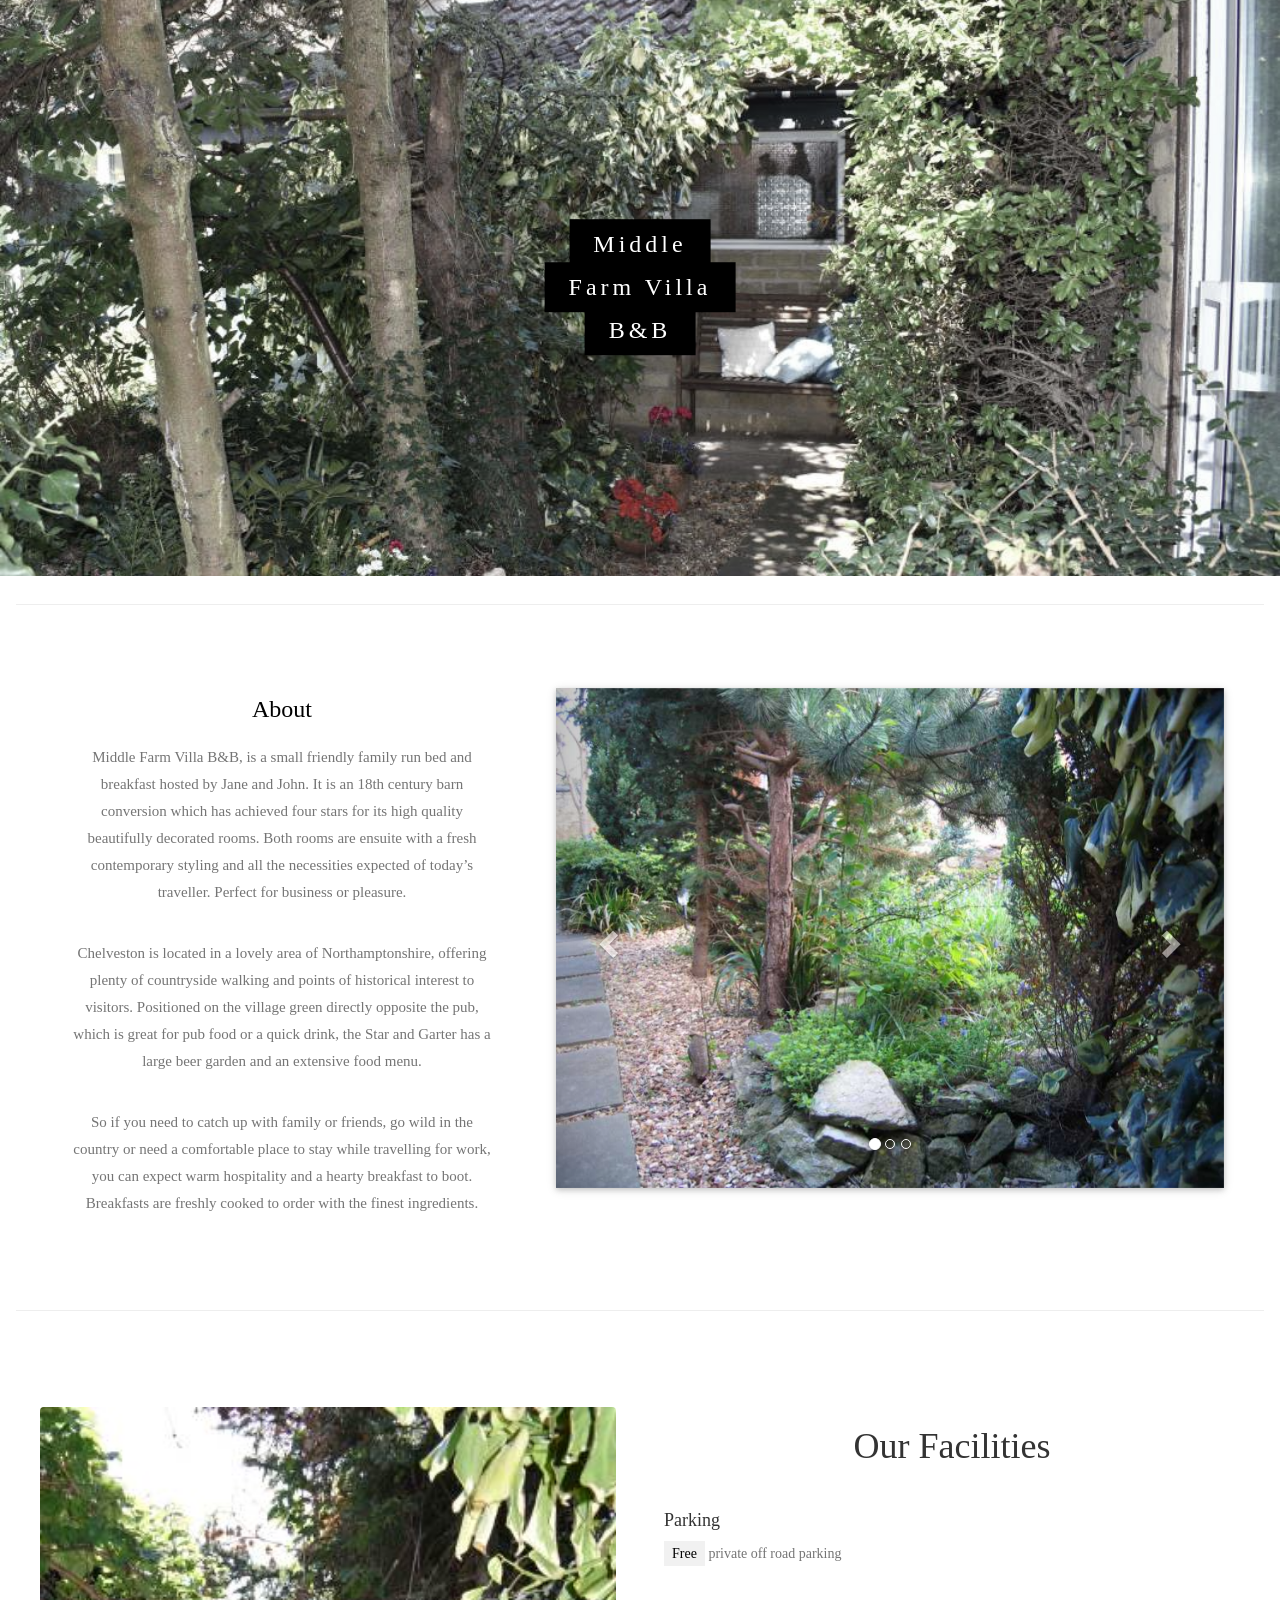
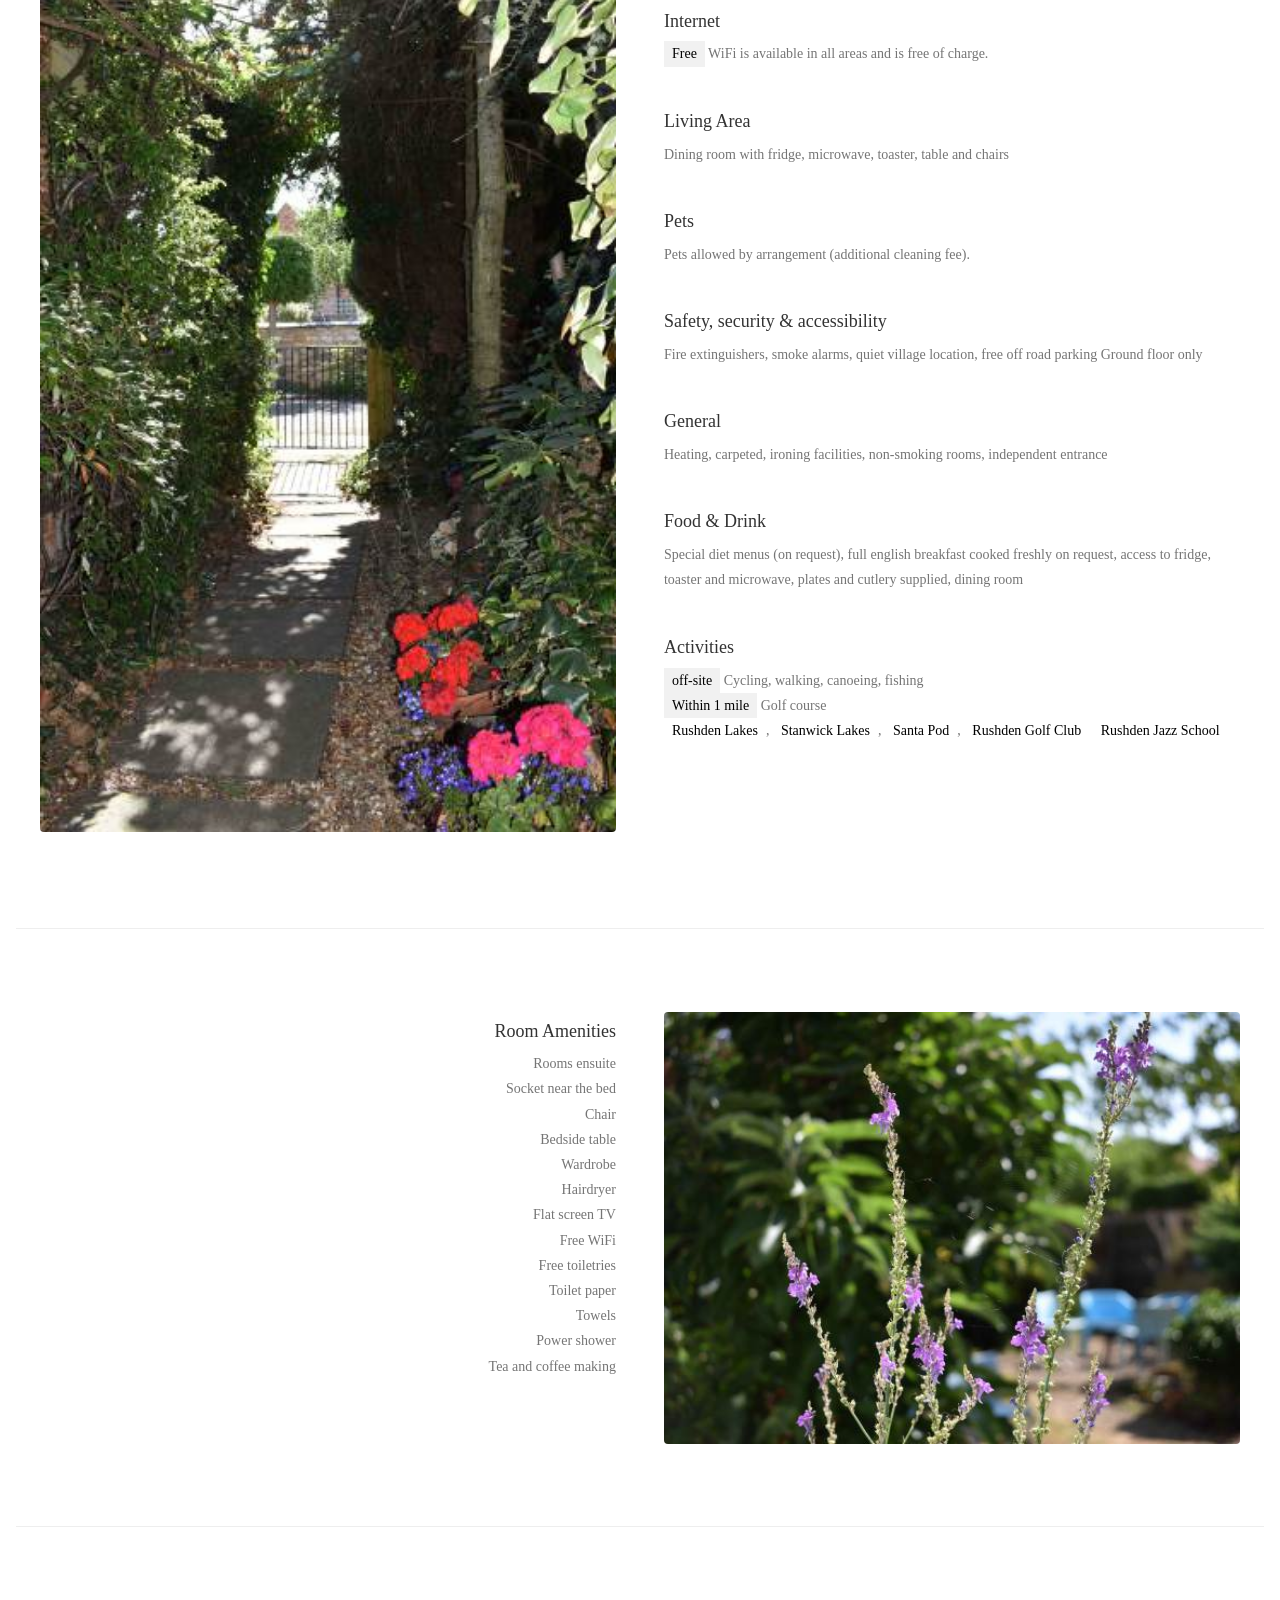
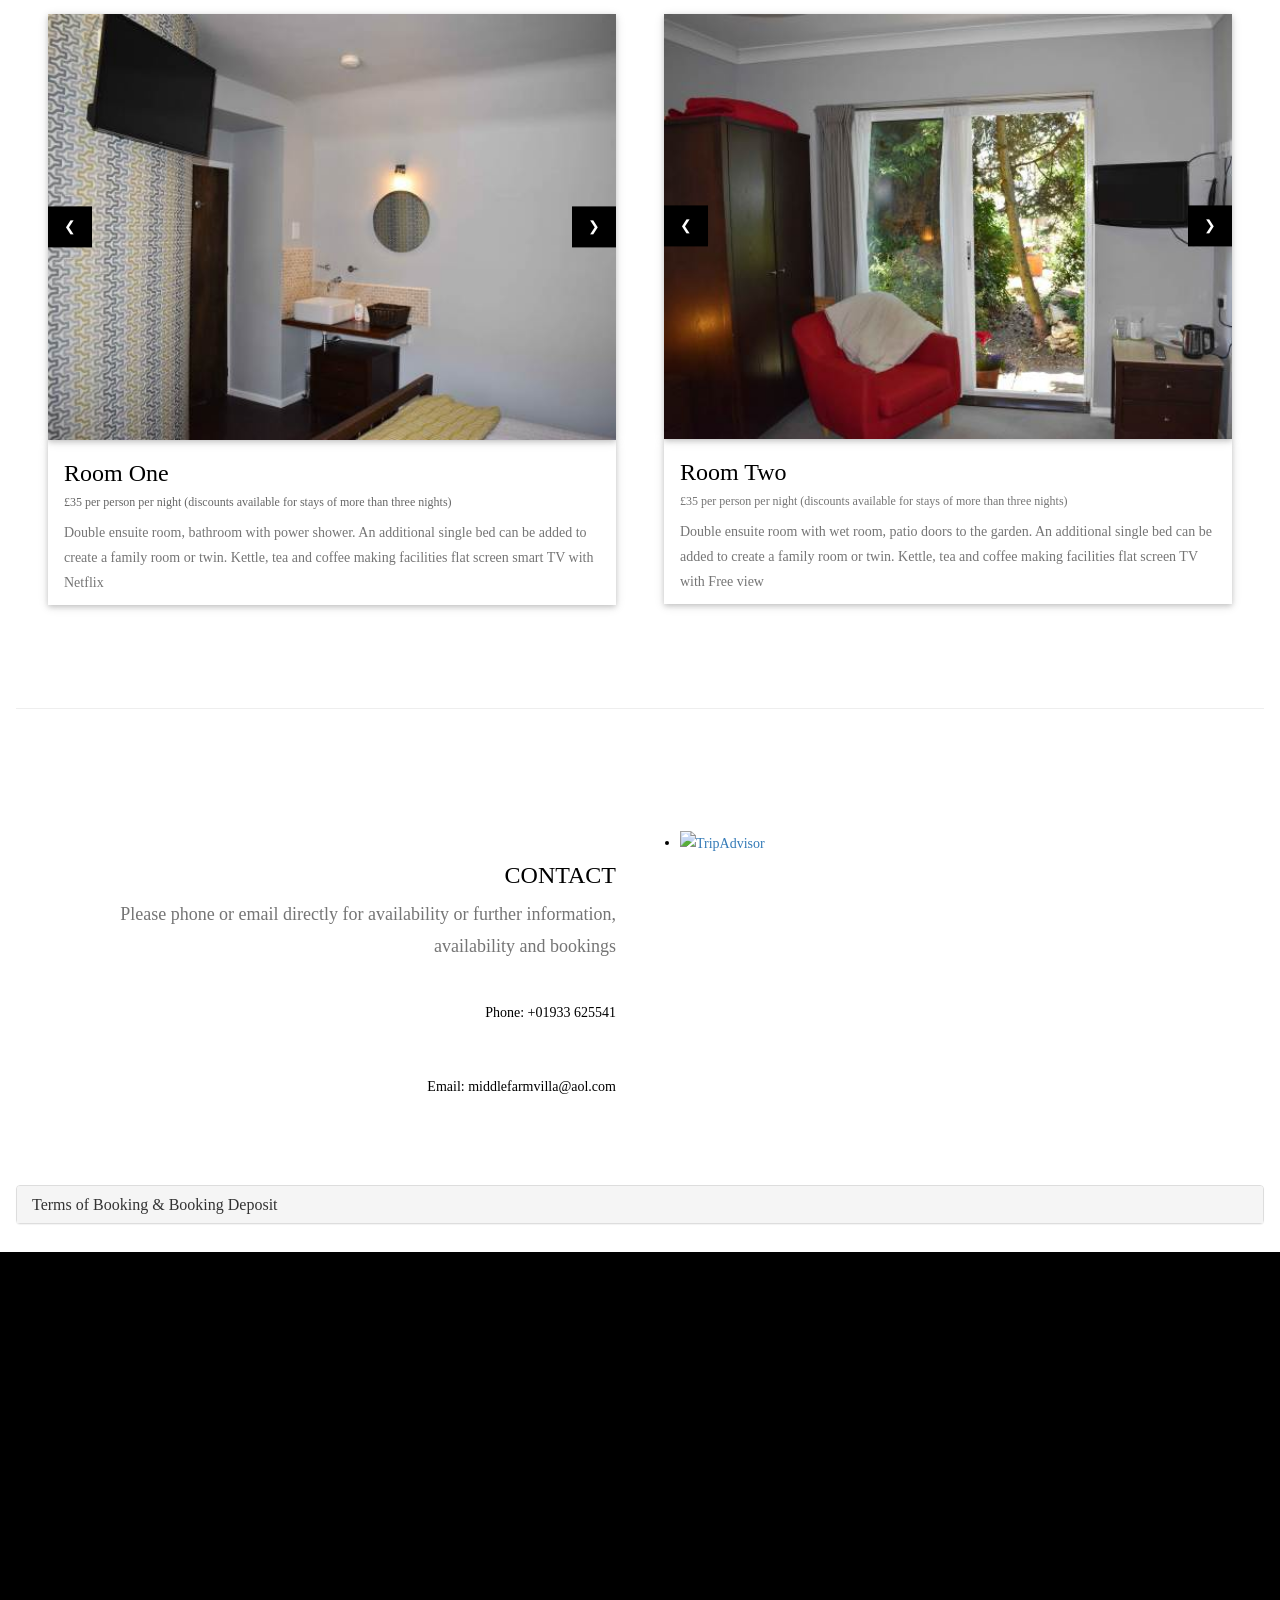
==== commit 3a1eabc9: "Update index.html" ====
--- a/index.html
+++ b/index.html
@@ -274,10 +274,10 @@
 
 
 
-        <div class="airbnb-embed-frame" data-id="29934769" data-view="home" style="width:450px;height:300px;margin:auto"><a href="https://www.airbnb.co.uk/rooms/29934769?s=66&amp;unique_share_id=b0c5c9f5-7ef6-41c0-98ff-9cef21c45344&amp;source=embed_widget">View on Airbnb</a><a href="https://www.airbnb.co.uk/rooms/29934769?s=66&amp;unique_share_id=b0c5c9f5-7ef6-41c0-98ff-9cef21c45344&amp;source=embed_widget"
-                rel="nofollow">Middle Farm Villa Bed &amp; Breakfast</a>
-            <script async="" src="https://www.airbnb.co.uk/embeddable/airbnb_jssdk"></script>
-        </div>
+
+
+
+
 
 
 
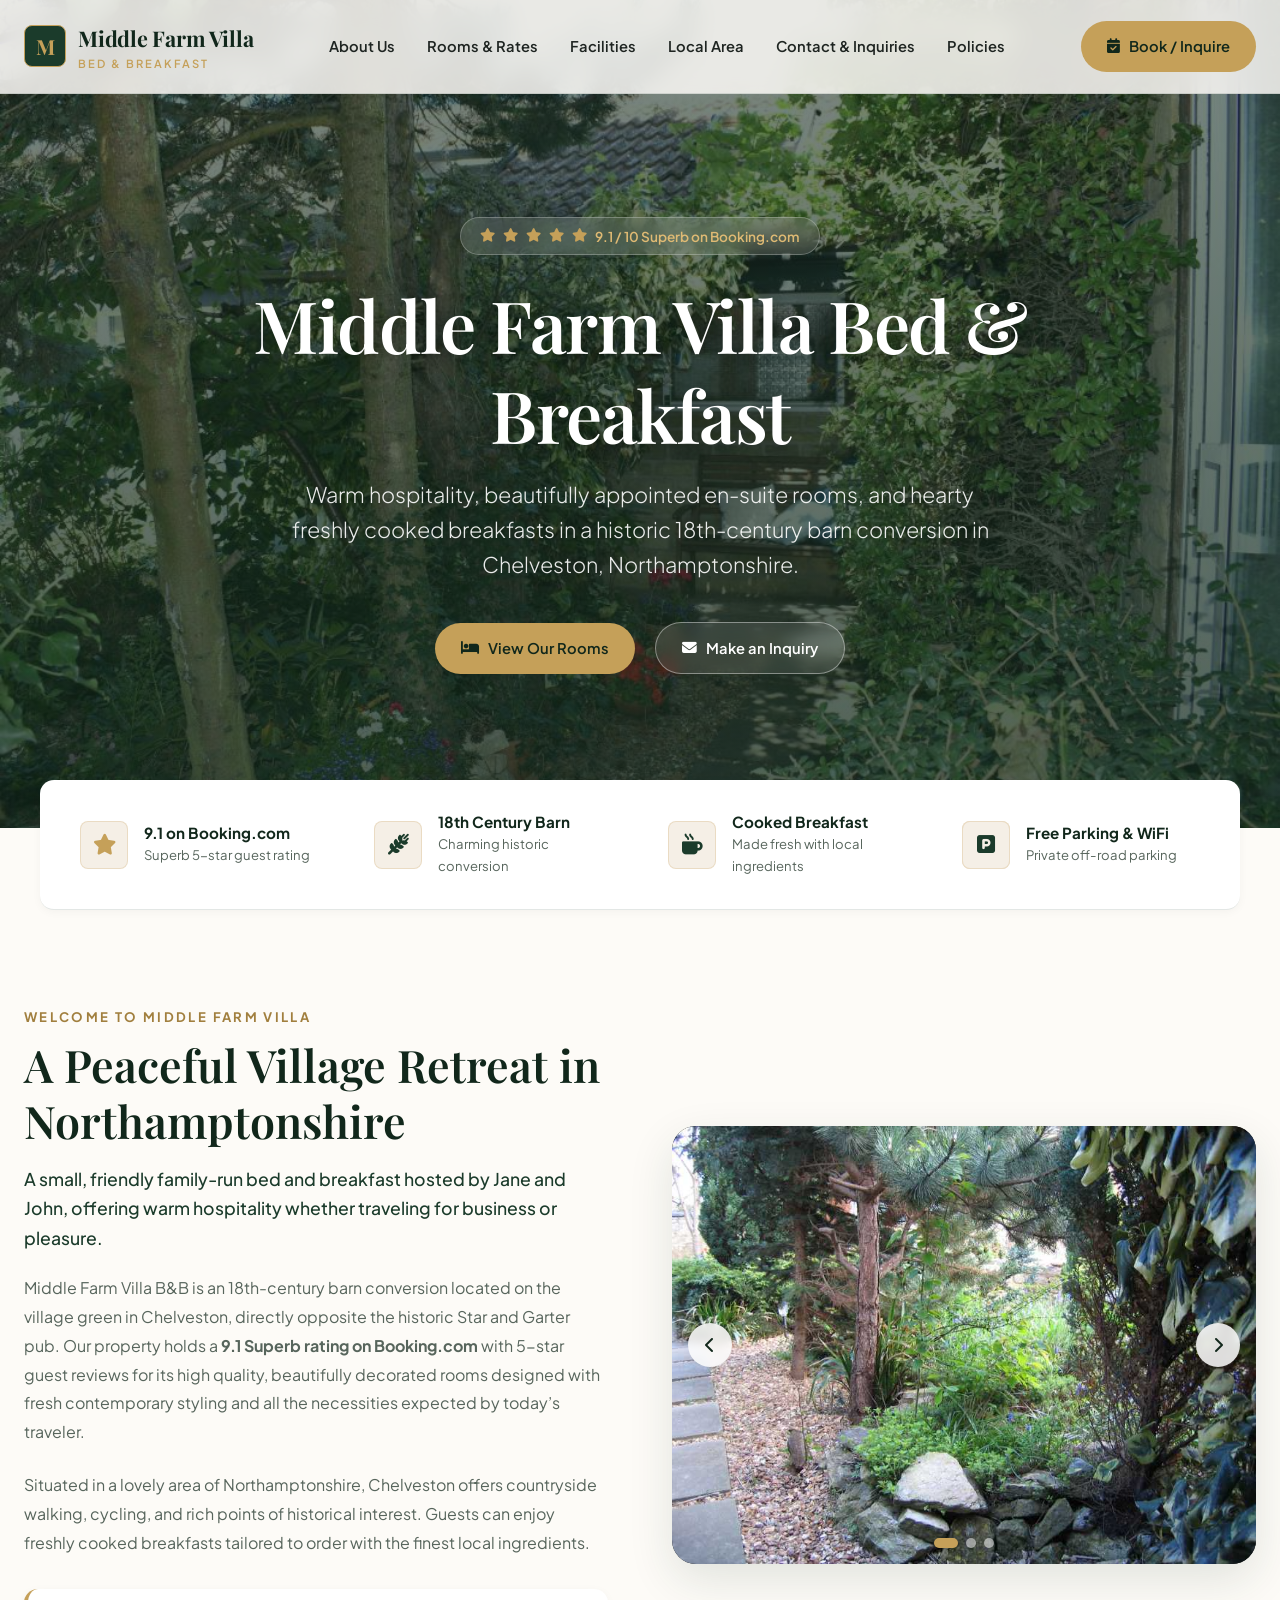
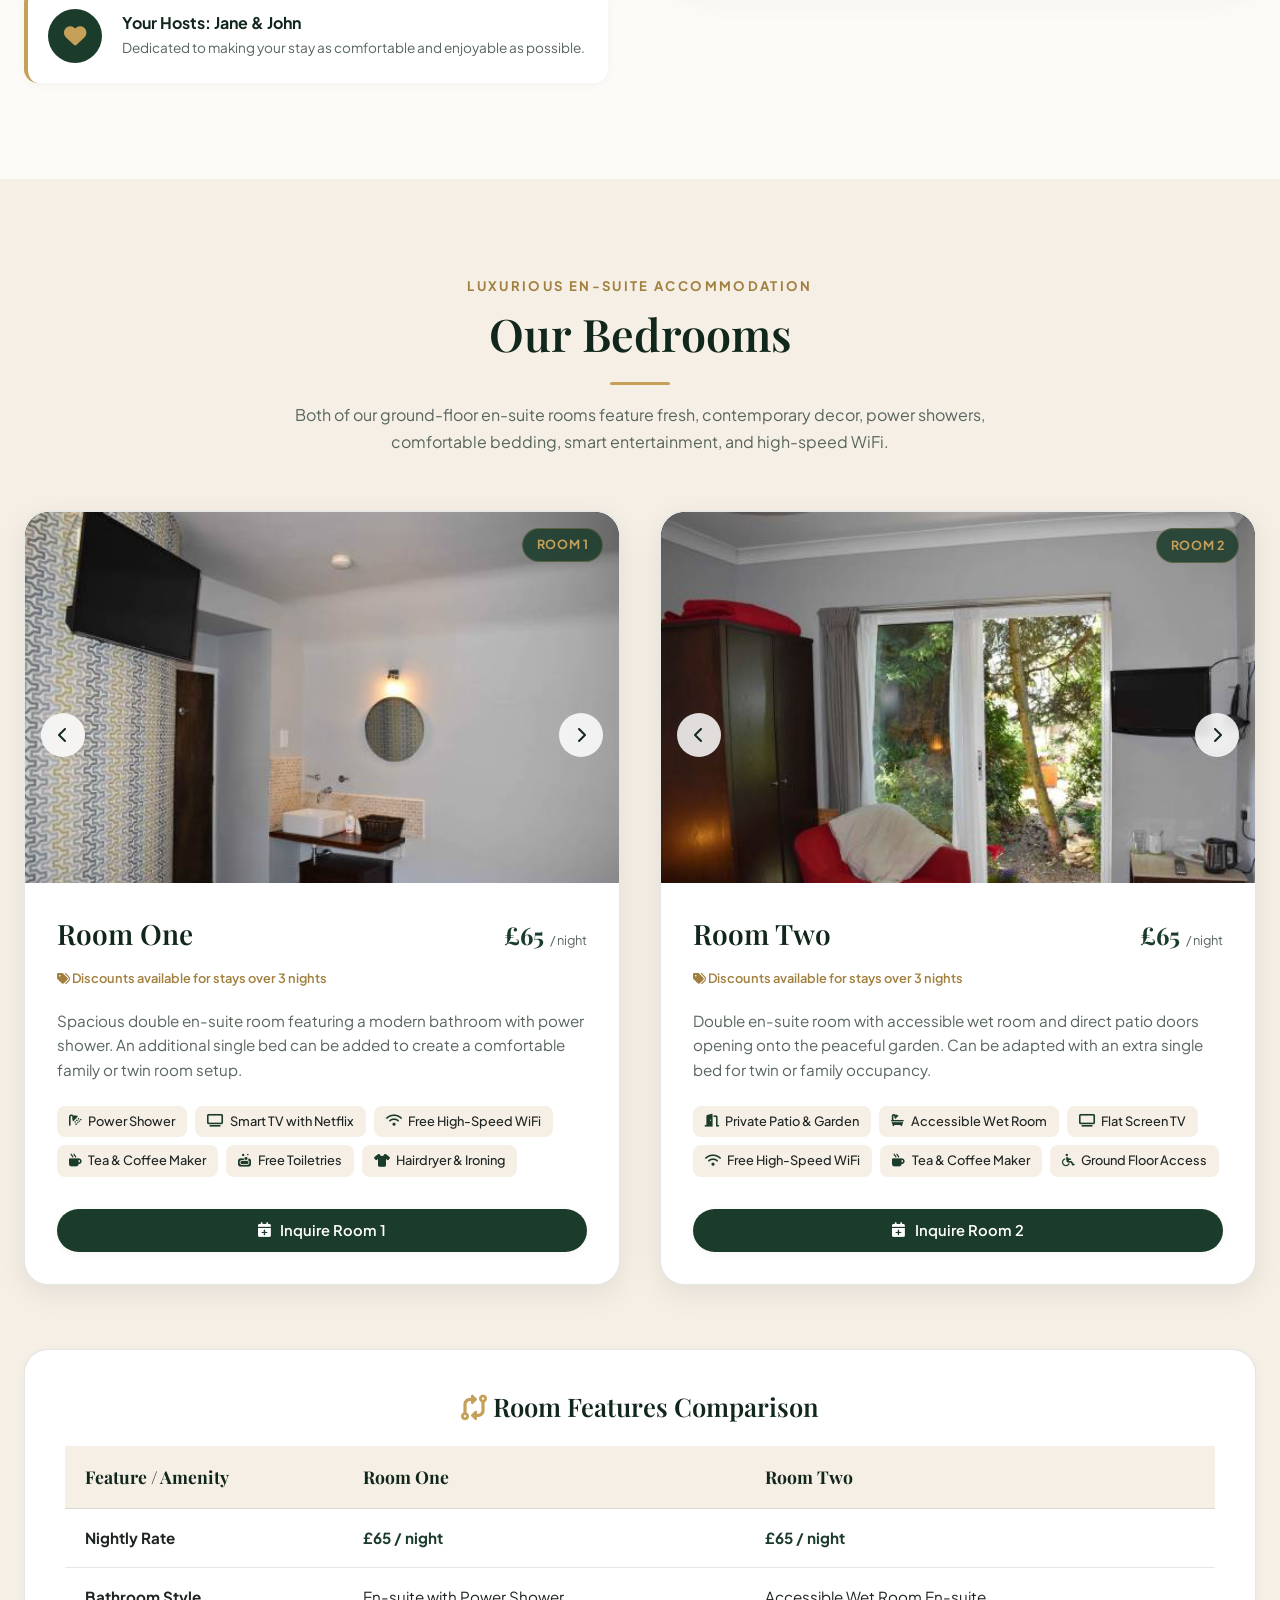
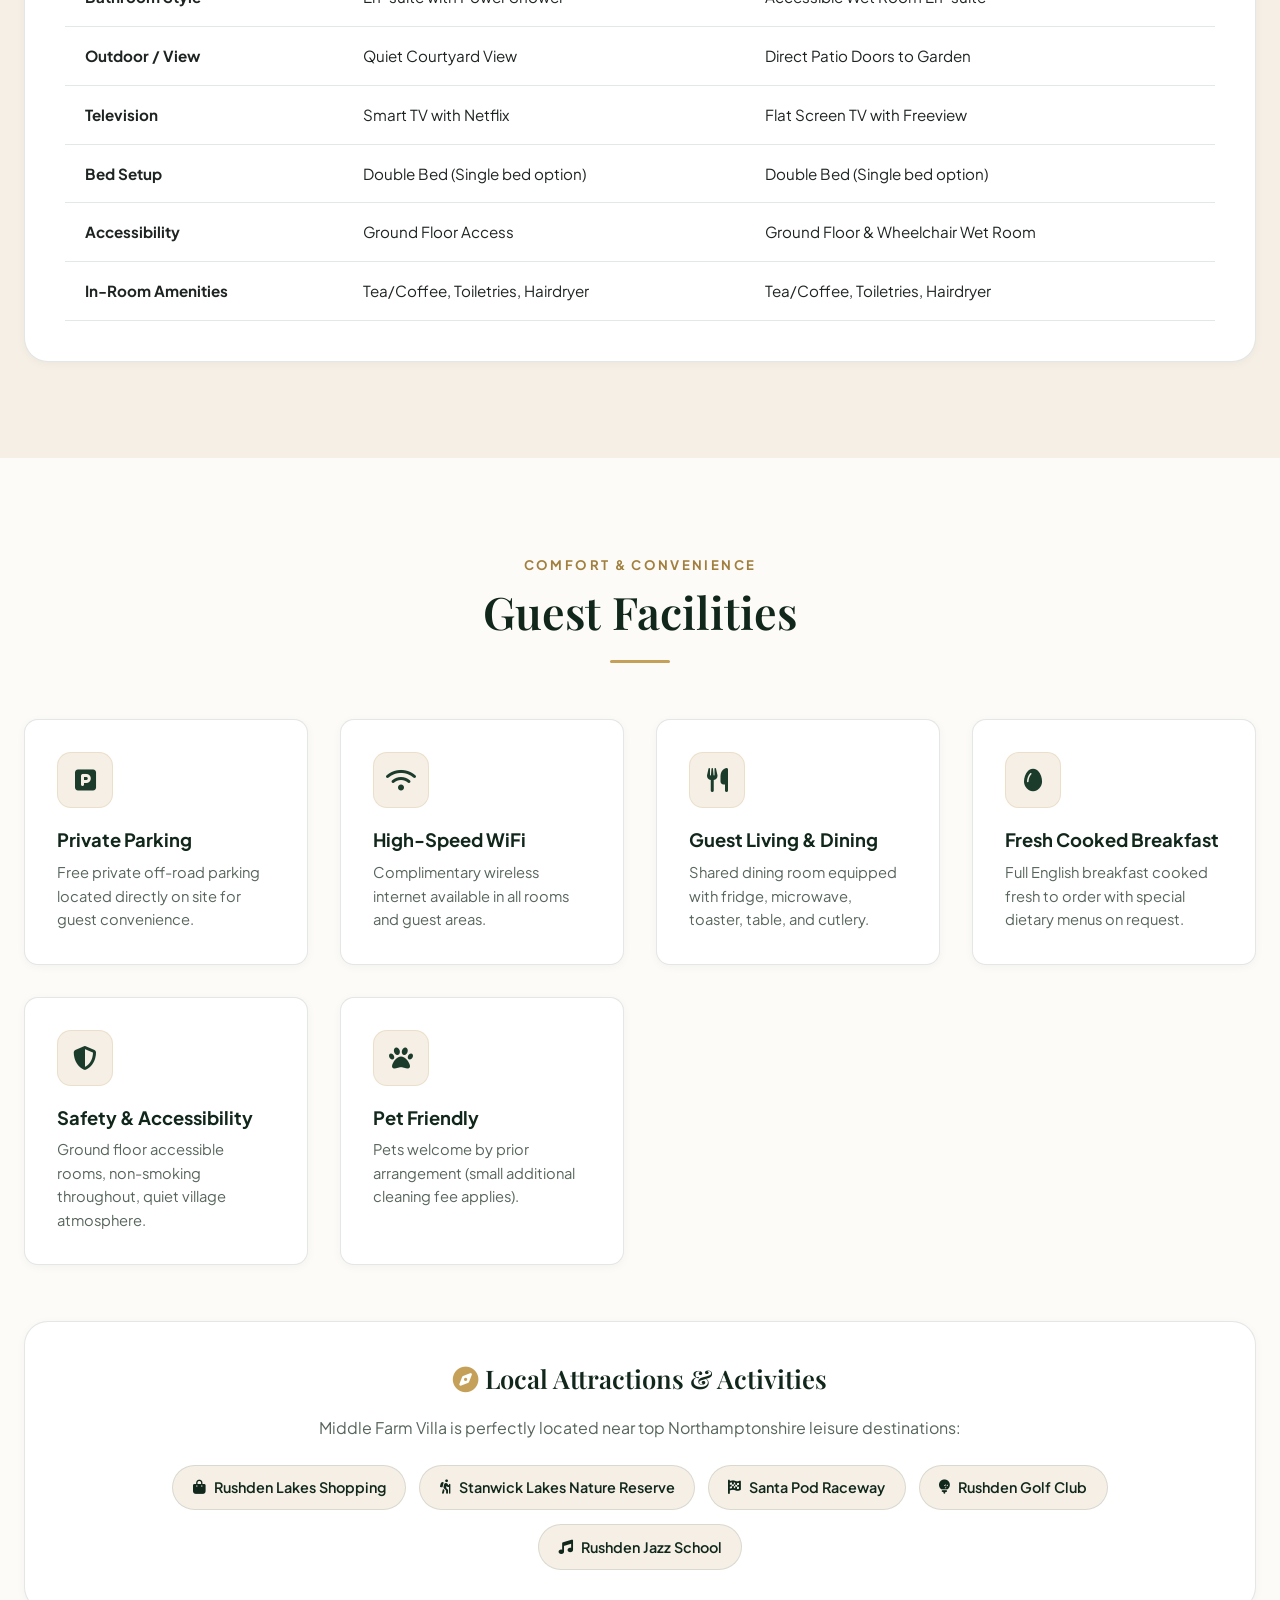
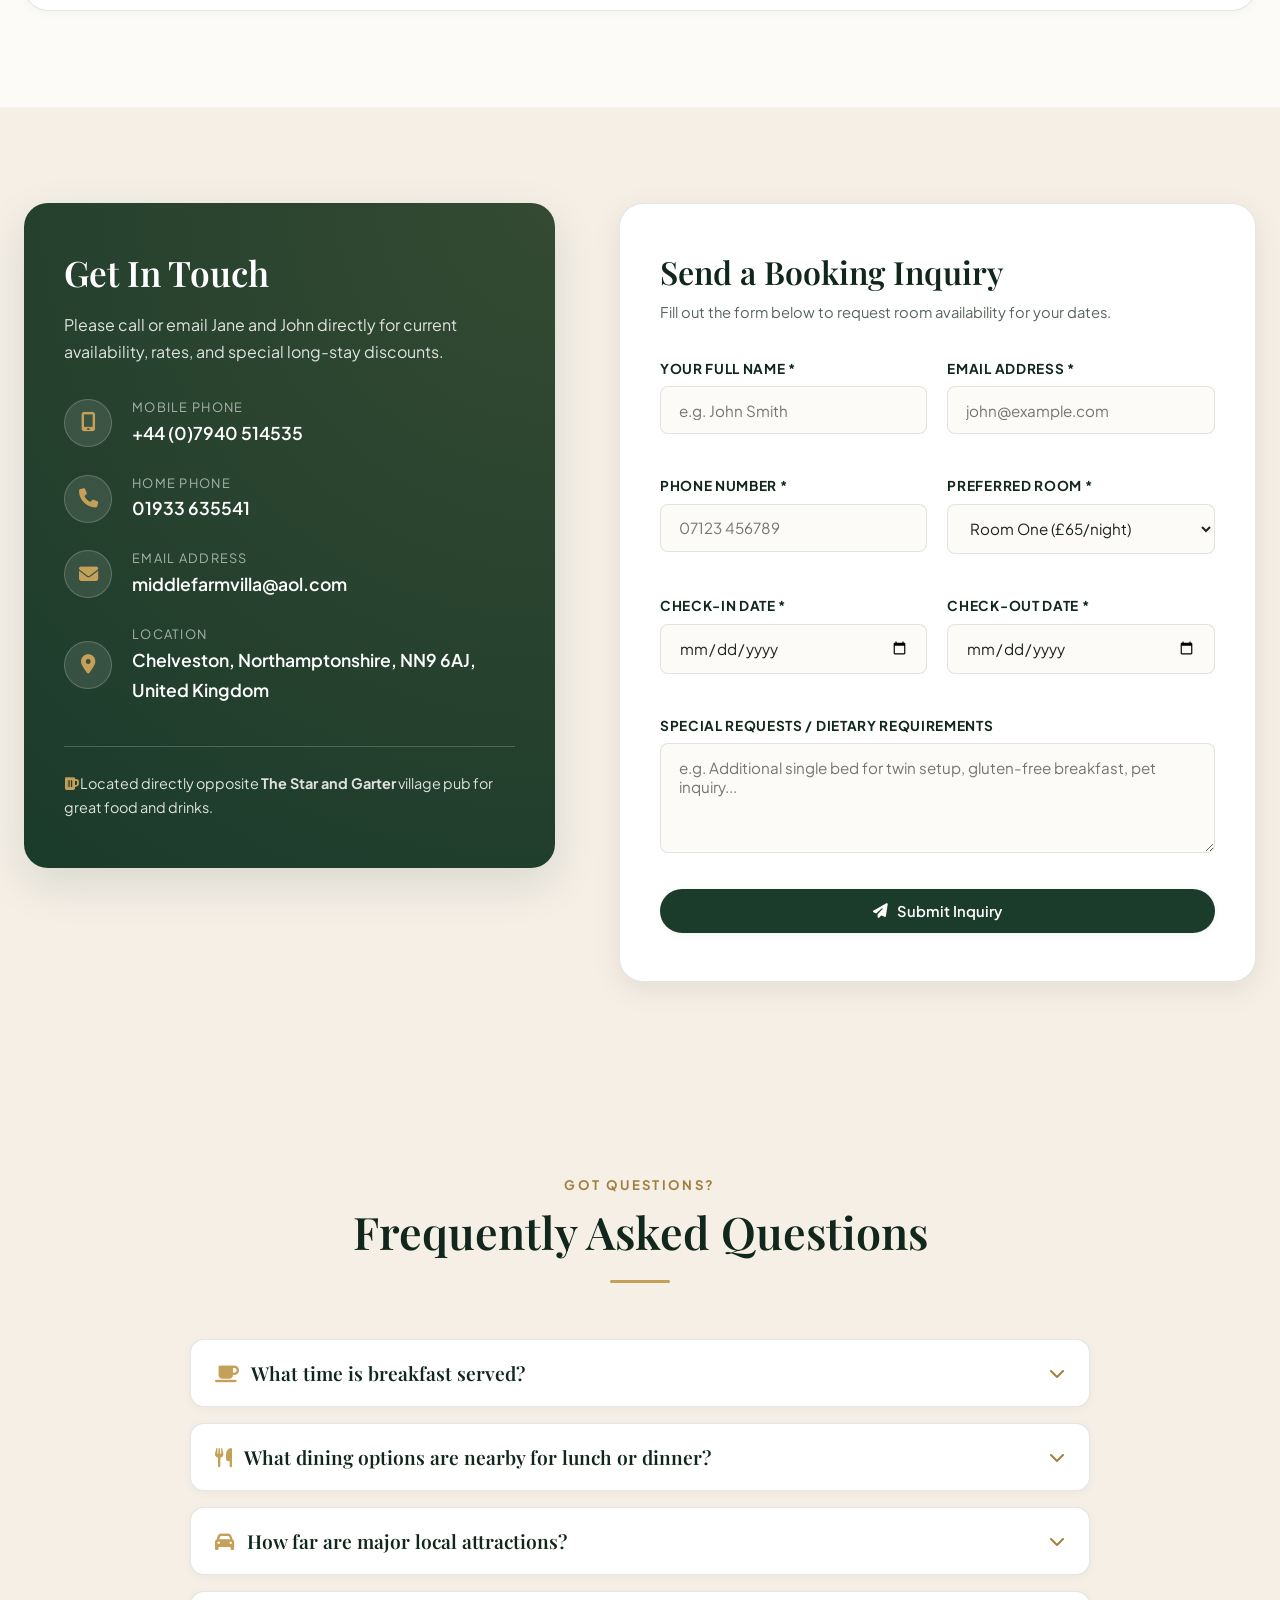
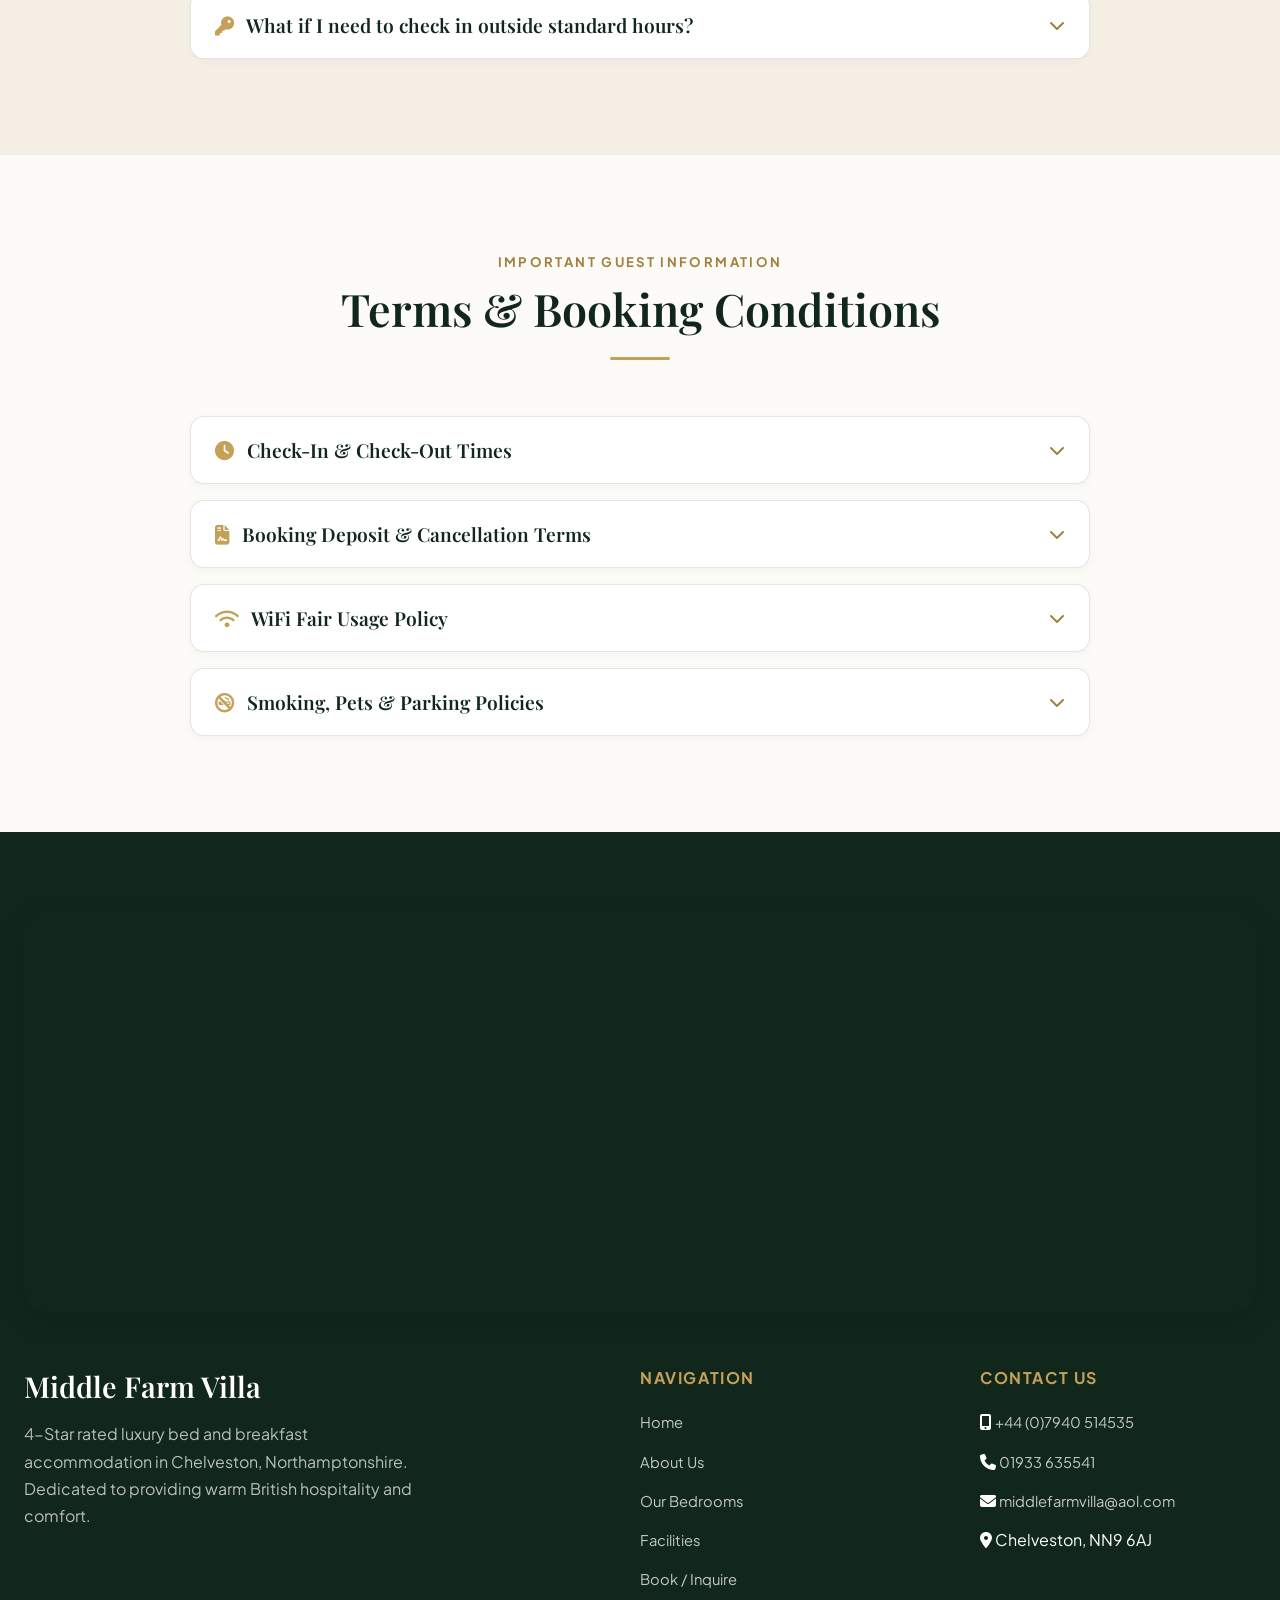
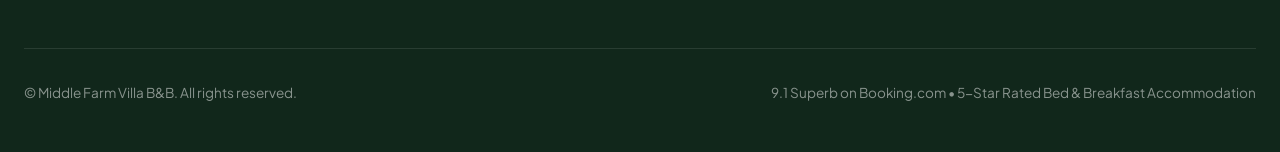
==== commit fa95c162: "Redesign Middle Farm Villa website with luxury styling, £65 rates, and inquiry form" ====
--- a/index.html
+++ b/index.html
@@ -1,376 +1,762 @@
 <!DOCTYPE html>
-<html>
-<title>Middle Farm Villa</title>
-<meta charset="UTF-8">
-<meta name="viewport" content="width=device-width, initial-scale=1">
-<link rel="stylesheet" href="css/w3.css">
-<link rel="stylesheet" href="https://maxcdn.bootstrapcdn.com/bootstrap/3.4.1/css/bootstrap.min.css">
-<script src="https://ajax.googleapis.com/ajax/libs/jquery/3.5.1/jquery.min.js"></script>
-<script src="js/carousel.js"></script>
-
-<style>
-    body,
-    h1,
-    h2,
-    h3,
-    h4,
-    h5,
-    h6 {
-        font-family: "Times New Roman", Georgia, Serif;
-    }
-    
-    body,
-    html {
-        height: 80%;
-        line-height: 1.8;
-    }
-    /* Full height image header */
-    
-    .bgimg {
-        background-position: center;
-        background-size: cover;
-        background-image: url("img/image4.jpg");
-        min-height: 100%;
-    }
-    
-    .w3-bar .w3-button {
-        padding: 16px;
-        .mySlides {
-            display: none
-        }
-        .w3-left,
-        .w3-right,
-        .w3-badge {
-            cursor: pointer
-        }
-        .w3-badge {
-            height: 13px;
-            width: 13px;
-            padding: 0
-        }
-    }
-</style>
-
+<html lang="en">
+<head>
+  <meta charset="UTF-8">
+  <meta name="viewport" content="width=device-width, initial-scale=1.0">
+  <title>Middle Farm Villa B&B | 5-Star Rated Accommodation in Chelveston</title>
+  
+  <!-- SEO & Social Meta Tags -->
+  <meta name="description" content="Middle Farm Villa B&B offers 5-star quality en-suite bed and breakfast accommodation (9.1 Superb on Booking.com) in an 18th-century barn conversion in Chelveston, Northamptonshire. Hosted by Jane & John.">
+  <meta name="keywords" content="Middle Farm Villa, Bed and Breakfast, Chelveston B&B, Northamptonshire accommodation, Rushden Lakes hotel, 5 star BnB, Booking.com 9.1">
+  <meta property="og:title" content="Middle Farm Villa B&B | 9.1 Superb on Booking.com">
+  <meta property="og:description" content="Warm hospitality, freshly cooked breakfasts, and luxurious en-suite rooms in a peaceful village location.">
+  <meta property="og:image" content="img/image4.jpg">
+  <meta property="og:type" content="website">
+
+  <!-- Favicon -->
+  <link rel="icon" type="image/x-icon" href="img/image1.jpg">
+
+  <!-- Google Fonts & FontAwesome 6 -->
+  <link rel="preconnect" href="https://fonts.googleapis.com">
+  <link rel="preconnect" href="https://fonts.gstatic.com" crossorigin>
+  <link href="https://fonts.googleapis.com/css2?family=Playfair+Display:ital,wght@0,400..800;1,400..800&family=Plus+Jakarta+Sans:wght@300;400;500;600;700&display=swap" rel="stylesheet">
+  <link rel="stylesheet" href="https://cdnjs.cloudflare.com/ajax/libs/font-awesome/6.4.0/css/all.min.css">
+
+  <!-- Custom Stylesheet -->
+  <link rel="stylesheet" href="css/style.css">
+
+  <!-- Schema.org Structured Data for Google Search -->
+  <script type="application/ld+json">
+  {
+    "@context": "https://schema.org",
+    "@type": "BedAndBreakfast",
+    "name": "Middle Farm Villa Bed & Breakfast",
+    "image": "https://middlefarmvilla.uk/img/image4.jpg",
+    "url": "https://middlefarmvilla.uk",
+    "telephone": "+441933635541",
+    "priceRange": "£65",
+    "address": {
+      "@type": "PostalAddress",
+      "addressLocality": "Chelveston",
+      "addressRegion": "Northamptonshire",
+      "postalCode": "NN9 6AJ",
+      "addressCountry": "GB"
+    },
+    "aggregateRating": {
+      "@type": "AggregateRating",
+      "ratingValue": "9.1",
+      "bestRating": "10",
+      "reviewCount": "120"
+    },
+    "amenityFeature": [
+      { "@type": "LocationFeatureSpecification", "name": "Free WiFi", "value": true },
+      { "@type": "LocationFeatureSpecification", "name": "Free Private Parking", "value": true },
+      { "@type": "LocationFeatureSpecification", "name": "Fresh Cooked Breakfast", "value": true }
+    ]
+  }
+  </script>
+</head>
 <body>
 
-
-
-
-    <!-- Header with full-height image -->
-    <header class="w3-display-container w3-wide bgimg w3-grayscale-min" id="home">
-        <div class="w3-display-middle w3-text-white w3-center">
-            <span class="w3-center w3-padding-large w3-black w3-xlarge w3-wide w3-animate-opacity"> Middle </span><br>
-            <span class="w3-center w3-padding-large w3-black w3-xlarge w3-wide w3-animate-opacity"> Farm Villa </span><br>
-            <span class="w3-center w3-padding-large w3-black w3-xlarge w3-wide w3-animate-opacity"> B&B </span>
-        </div>
-    </header>
-
-    <div class="w3-main w3-content w3-padding" style="max-width:1400px">
-
-        <!-- navbar 
-<div class="w3-container">
-  <div class="w3-row w3-padding">
-    <div class="w3-col s3">
-      <h1><a href="#About" class="w3-button w3-block">About</a></h1>
-    </div>
-    <div class="w3-col s3">
-      <h1><a href="#Facilities" class="w3-button w3-block">Facilities</a></h1>
-    </div>
-    <div class="w3-col s3">
-      <h1><a href="#Rooms" class="w3-button w3-block">Rooms</a></h1>
-    </div>
-    <div class="w3-col s3">
-      <h1><a href="#Contacts" class="w3-button w3-block">Contacts</a></h1>
+  <!-- NAVIGATION BAR -->
+  <nav class="navbar" aria-label="Main Navigation">
+    <div class="container nav-container">
+      <a href="#home" class="logo">
+        <div class="logo-icon">M</div>
+        <div class="logo-text">
+          Middle Farm Villa
+          <span>Bed & Breakfast</span>
+        </div>
+      </a>
+
+      <ul class="nav-menu">
+        <li><a href="#about" class="nav-link">About Us</a></li>
+        <li><a href="#rooms" class="nav-link">Rooms & Rates</a></li>
+        <li><a href="#facilities" class="nav-link">Facilities</a></li>
+        <li><a href="#attractions" class="nav-link">Local Area</a></li>
+        <li><a href="#booking" class="nav-link">Contact & Inquiries</a></li>
+        <li><a href="#policies" class="nav-link">Policies</a></li>
+      </ul>
+
+      <div class="nav-actions">
+        <a href="#booking" class="btn btn-accent">
+          <i class="fa-solid fa-calendar-check"></i> Book / Inquire
+        </a>
+        <button class="mobile-toggle" aria-label="Toggle navigation menu" aria-expanded="false">
+          <i class="fa-solid fa-bars"></i>
+        </button>
+      </div>
+    </div>
+  </nav>
+
+  <!-- HERO SECTION -->
+  <header class="hero" id="home">
+    <div class="hero-content">
+      <div class="hero-rating">
+        <i class="fa-solid fa-star"></i>
+        <i class="fa-solid fa-star"></i>
+        <i class="fa-solid fa-star"></i>
+        <i class="fa-solid fa-star"></i>
+        <i class="fa-solid fa-star"></i>
+        <span>9.1 / 10 Superb on Booking.com</span>
+      </div>
+      <h1 class="hero-title">Middle Farm Villa Bed & Breakfast</h1>
+      <p class="hero-subtitle">
+        Warm hospitality, beautifully appointed en-suite rooms, and hearty freshly cooked breakfasts in a historic 18th-century barn conversion in Chelveston, Northamptonshire.
+      </p>
+      <div class="hero-buttons">
+        <a href="#rooms" class="btn btn-accent btn-lg">
+          <i class="fa-solid fa-bed"></i> View Our Rooms
+        </a>
+        <a href="#booking" class="btn btn-outline-white btn-lg">
+          <i class="fa-solid fa-envelope"></i> Make an Inquiry
+        </a>
+      </div>
+    </div>
+  </header>
+
+  <!-- HIGHLIGHTS BAR -->
+  <div class="container">
+    <div class="highlights-bar">
+      <div class="highlights-grid">
+        <div class="highlight-item">
+          <div class="highlight-icon"><i class="fa-solid fa-star" style="color: var(--accent);"></i></div>
+          <div class="highlight-text">
+            <h4>9.1 on Booking.com</h4>
+            <p>Superb 5-star guest rating</p>
+          </div>
+        </div>
+        <div class="highlight-item">
+          <div class="highlight-icon"><i class="fa-solid fa-wheat-awn"></i></div>
+          <div class="highlight-text">
+            <h4>18th Century Barn</h4>
+            <p>Charming historic conversion</p>
+          </div>
+        </div>
+        <div class="highlight-item">
+          <div class="highlight-icon"><i class="fa-solid fa-mug-hot"></i></div>
+          <div class="highlight-text">
+            <h4>Cooked Breakfast</h4>
+            <p>Made fresh with local ingredients</p>
+          </div>
+        </div>
+        <div class="highlight-item">
+          <div class="highlight-icon"><div class="highlight-icon"><i class="fa-solid fa-square-parking"></i></div></div>
+          <div class="highlight-text">
+            <h4>Free Parking & WiFi</h4>
+            <p>Private off-road parking</p>
+          </div>
+        </div>
+      </div>
     </div>
   </div>
-</div>
--->
-        <hr>
-
-        <br></br>
-
-        <!-- About section -->
-        <div class="w3-container w3-white" id="Contacts">
-            <div class="w3-row-padding-64">
-                <div class="w3-container w3-half w3-center" style="max-width:500px">
-                    <h3>About</h3>
-                    <p class="w3-justify w3-medium w3-center w3-text-grey w3-padding-large">Middle Farm Villa B&B, is a small friendly family run bed and breakfast hosted by Jane and John. It is an 18th century barn conversion which has achieved four stars for its high quality beautifully decorated rooms. Both rooms are ensuite
-                        with a fresh contemporary styling and all the necessities expected of today’s traveller. Perfect for business or pleasure.</p>
-                    <p class="w3-justify w3-medium w3-center w3-text-grey w3-padding-large">Chelveston is located in a lovely area of Northamptonshire, offering plenty of countryside walking and points of historical interest to visitors. Positioned on the village green directly opposite the pub, which is great for pub food
-                        or a quick drink, the Star and Garter has a large beer garden and an extensive food menu.</p>
-                    <p class="w3-justify w3-medium w3-center w3-text-grey w3-padding-large">So if you need to catch up with family or friends, go wild in the country or need a comfortable place to stay while travelling for work, you can expect warm hospitality and a hearty breakfast to boot. Breakfasts are freshly cooked
-                        to order with the finest ingredients.</p>
+
+  <!-- ABOUT SECTION -->
+  <section class="section" id="about">
+    <div class="container">
+      <div class="about-grid">
+        <div class="about-content">
+          <span class="section-subtitle">Welcome To Middle Farm Villa</span>
+          <h2 class="section-title">A Peaceful Village Retreat in Northamptonshire</h2>
+          <p class="about-lead">
+            A small, friendly family-run bed and breakfast hosted by Jane and John, offering warm hospitality whether traveling for business or pleasure.
+          </p>
+          <p class="about-text">
+            Middle Farm Villa B&B is an 18th-century barn conversion located on the village green in Chelveston, directly opposite the historic Star and Garter pub. Our property holds a <strong>9.1 Superb rating on Booking.com</strong> with 5-star guest reviews for its high quality, beautifully decorated rooms designed with fresh contemporary styling and all the necessities expected by today’s traveler.
+          </p>
+          <p class="about-text">
+            Situated in a lovely area of Northamptonshire, Chelveston offers countryside walking, cycling, and rich points of historical interest. Guests can enjoy freshly cooked breakfasts tailored to order with the finest local ingredients.
+          </p>
+          
+          <div class="hosts-card">
+            <div class="hosts-avatar">
+              <i class="fa-solid fa-heart"></i>
+            </div>
+            <div class="hosts-info">
+              <h5>Your Hosts: Jane & John</h5>
+              <p>Dedicated to making your stay as comfortable and enjoyable as possible.</p>
+            </div>
+          </div>
+        </div>
+
+        <div class="about-gallery">
+          <div class="slider-container" data-autoplay="true">
+            <div class="slider-track">
+              <div class="slide">
+                <img src="img/image1.jpg" alt="Middle Farm Villa Barn Entrance" data-lightbox data-lightbox-group="about">
+              </div>
+              <div class="slide">
+                <img src="img/image5.jpg" alt="Middle Farm Villa Courtyard Entrance" data-lightbox data-lightbox-group="about">
+              </div>
+              <div class="slide">
+                <img src="img/image3.jpg" alt="Middle Farm Villa Communal Dining Room" data-lightbox data-lightbox-group="about">
+              </div>
+            </div>
+            <button class="slider-btn slider-prev" aria-label="Previous Slide"><i class="fa-solid fa-chevron-left"></i></button>
+            <button class="slider-btn slider-next" aria-label="Next Slide"><i class="fa-solid fa-chevron-right"></i></button>
+            <div class="slider-dots"></div>
+          </div>
+        </div>
+      </div>
+    </div>
+  </section>
+
+  <!-- ROOMS SHOWCASE SECTION -->
+  <section class="section section-alt" id="rooms">
+    <div class="container">
+      <div class="section-header">
+        <span class="section-subtitle">Luxurious En-Suite Accommodation</span>
+        <h2 class="section-title">Our Bedrooms</h2>
+        <div class="section-divider"></div>
+        <p style="color: var(--text-muted); margin-top: 1rem;">
+          Both of our ground-floor en-suite rooms feature fresh, contemporary decor, power showers, comfortable bedding, smart entertainment, and high-speed WiFi.
+        </p>
+      </div>
+
+      <div class="rooms-grid">
+        <!-- ROOM ONE -->
+        <article class="room-card">
+          <div class="room-gallery">
+            <div class="slider-container">
+              <div class="slider-track">
+                <div class="slide">
+                  <img src="img/R1.jpg" alt="Room One Bed View" class="room-gallery-img" data-lightbox data-lightbox-group="room1">
                 </div>
-                <div class="w3-rest m6  w3-padding-large">
-                    <div id="myCarousel" class="carousel slide w3-card" data-ride="carousel">
-                        <!-- Indicators -->
-                        <ol class="carousel-indicators">
-                            <li data-target="#myCarousel" data-slide-to="0" class="active"></li>
-                            <li data-target="#myCarousel" data-slide-to="1"></li>
-                            <li data-target="#myCarousel" data-slide-to="2"></li>
-                        </ol>
-
-                        <!-- Wrapper for slides -->
-                        <div class="carousel-inner">
-                            <div class="item active">
-                                <img src="img/image1.jpg" alt="BnB Entrance">
-                            </div>
-                            <div class="item">
-                                <img src="img/image5.jpg" alt="BnB Entrance">
-                            </div>
-                            <div class="item">
-                                <img src="img/image3.jpg" alt="BnB Comunal room">
-                            </div>
-                        </div>
-
-                        <!-- Left and right controls -->
-                        <a class="left carousel-control" href="#myCarousel" data-slide="prev">
-                            <span class="glyphicon glyphicon-chevron-left"></span>
-                            <span class="sr-only">Previous</span>
-                        </a>
-                        <a class="right carousel-control" href="#myCarousel" data-slide="next">
-                            <span class="glyphicon glyphicon-chevron-right"></span>
-                            <span class="sr-only">Next</span>
-                        </a>
-                    </div>
+                <div class="slide">
+                  <img src="img/R2.jpg" alt="Room One Seating Area" class="room-gallery-img" data-lightbox data-lightbox-group="room1">
                 </div>
-            </div>
-        </div>
-        <br></br>
-
-
-
-
-
-        <hr>
-
-
-
-        <div class="w3-row w3-padding-64" id="Facilities">
-            <div class="w3-col l6 w3-padding-large">
-                <img src="img/image6.jpg" alt="BnB Entrance" class="w3-round w3-image " style="width:100%">
-            </div>
-            <div class="w3-col l6 w3-padding-large">
-                <h1 class="w3-center">Our Facilities</h1><br>
-                <h4>Parking</h4>
-                <p class="w3-text-grey"><span class="w3-tag w3-light-grey">Free</span> private off road parking </p><br>
-
-                <h4>Internet</h4>
-                <p class="w3-text-grey"><span class="w3-tag w3-light-grey">Free</span> WiFi is available in all areas and is free of charge.</p><br>
-
-                <h4>Living Area</h4>
-                <p class="w3-text-grey">Dining room with fridge, microwave, toaster, table and chairs</p><br>
-
-                <h4>Pets</h4>
-                <p class="w3-text-grey">Pets allowed by arrangement (additional cleaning fee).</p><br>
-
-                <h4>Safety, security & accessibility</h4>
-                <p class="w3-text-grey">Fire extinguishers, smoke alarms, quiet village location, free off road parking Ground floor only</p><br>
-
-                <h4>General</h4>
-                <p class="w3-text-grey">Heating, carpeted, ironing facilities, non-smoking rooms, independent entrance</p><br>
-
-                <h4>Food & Drink</h4>
-                <p class="w3-text-grey">Special diet menus (on request), full english breakfast cooked freshly on request, access to fridge, toaster and microwave, plates and cutlery supplied, dining room</p><br>
-
-                <h4>Activities</h4>
-                <p class="w3-text-grey"><span class="w3-tag w3-light-grey">off-site</span> Cycling, walking, canoeing, fishing <br/> <span class="w3-tag w3-light-grey">Within 1 mile</span> Golf course <br/> <a class="w3-tag w3-white" href="https://www.rushdenlakes.com/" target="_blank">Rushden Lakes</a>,
-                    <a class="w3-tag w3-white" href="https://www.stanwicklakes.org.uk/" target="_blank">Stanwick Lakes</a>, <a class="w3-tag w3-white" href="https://santapod.co.uk/" target="_blank">Santa Pod</a>, <a class="w3-tag w3-white" href="https://www.rushdengolfclubonline.com/"
-                        target="_blank">Rushden Golf Club</a> <a class="w3-tag w3-white" href="https://jazzschool.co.uk/" target="_blank">Rushden Jazz School</a> </p>
-            </div>
-        </div>
-
-        <hr>
-
-        <br></br>
-        <div class="w3-row ">
-            <div class="w3-col l6 w3-right-align w3-padding-large">
-                <h4>Room Amenities</h4>
-                <p class="w3-text-grey"> Rooms ensuite <br/> Socket near the bed <br/> Chair <br/> Bedside table <br/> Wardrobe <br/> Hairdryer <br/> Flat screen TV <br/> Free WiFi <br/> Free toiletries <br/> Toilet paper <br/> Towels <br/> Power shower <br/> Tea and coffee making
-                    <br/></p><br>
-            </div>
-            <div class="w3-col l6 w3-padding-large">
-                <img src="img/image7.jpg" alt="Garden" class="w3-round w3-image " style="width:100%">
-            </div>
-        </div>
-
-
-
-
-
-        <br></br>
-        <hr>
-        <br></br>
-
-        <div class="w3-row-padding w3-padding-16 w3-white" id="Rooms">
-            <div class="w3-half w3-margin-bottom">
-                <!-- left room slideshow -->
-                <div class="w3-container">
-                    <div class="w3-content w3-card w3-display-container" style="max-width:800px">
-                        <img class="mySlides1" src="img/R1.jpg" alt="Room one" style="width:100%">
-                        <img class="mySlides1" src="img/R2.jpg" alt="Room one" style="width:100%">
-                        <img class="mySlides1" src="img/R3.jpg" alt="Room one" style="width:100%">
-                        <img class="mySlides1" src="img/R4.jpg" alt="Room one" style="width:100%">
-                        <button class="w3-button w3-black w3-display-left" onclick="plusDivs(-1, 0)">&#10094;</button>
-                        <button class="w3-button w3-black w3-display-right" onclick="plusDivs(1, 0)">&#10095;</button>
-                    </div>
-                    <div class="w3-container w3-card w3-white">
-                        <h3>Room One</h3>
-                        <h6 class="w3-opacity">£35 per person per night (discounts available for stays of more than three nights)</h6>
-                        <p class="w3-text-grey">Double ensuite room, bathroom with power shower. An additional single bed can be added to create a family room or twin. Kettle, tea and coffee making facilities flat screen smart TV with Netflix</p>
-                    </div>
+                <div class="slide">
+                  <img src="img/R3.jpg" alt="Room One En-suite Bathroom" class="room-gallery-img" data-lightbox data-lightbox-group="room1">
                 </div>
-            </div>
-            <div class="w3-half w3-margin-bottom">
-                <!-- right room slideshow -->
-                <div class="w3-container">
-                    <div class="w3-content w3-card w3-display-container" style="max-width:800px">
-                        <img class="mySlides2" src="img/L1.jpg" alt="Room two" style="width:100%">
-                        <img class="mySlides2" src="img/L2.jpg" alt="Room two" style="width:100%">
-                        <img class="mySlides2" src="img/L3.jpg" alt="Room two" style="width:100%">
-                        <img class="mySlides2" src="img/L4.jpg" alt="Room two" style="width:100%">
-                        <button class="w3-button w3-black w3-display-left" onclick="plusDivs(-1, 1)">&#10094;</button>
-                        <button class="w3-button w3-black w3-display-right" onclick="plusDivs(1, 1)">&#10095;</button>
-                    </div>
-                    <div class="w3-container w3-card w3-white">
-                        <h3>Room Two</h3>
-                        <h6 class="w3-text-grey">£35 per person per night (discounts available for stays of more than three nights)</h6>
-                        <p class="w3-text-grey">Double ensuite room with wet room, patio doors to the garden. An additional single bed can be added to create a family room or twin. Kettle, tea and coffee making facilities flat screen TV with Free view</p>
-                    </div>
+                <div class="slide">
+                  <img src="img/R4.jpg" alt="Room One Detail View" class="room-gallery-img" data-lightbox data-lightbox-group="room1">
                 </div>
-            </div>
-        </div>
-
-
-
-        <br></br>
-        <hr>
-        <br></br>
-
-
-        <!-- Contact Section -->
-        <div class="w3-row w3-white" id="Contacts">
-            <br></br>
-            <div class="w3-half w3-right-align w3-padding-large">
-                <h3>CONTACT</h3>
-                <p class=" w3-large w3-text-grey">Please phone or email directly for availability or further information, availability and bookings</p>
-                <p><i class="fa fa-phone fa-fw w3-xxlarge w3-margin-right"></i> Phone: +01933 625541</p>
-                <p><i class="fa fa-envelope fa-fw w3-xxlarge w3-margin-right"> </i> Email: middlefarmvilla@aol.com</p>
-                <!--<p><i class=" w3-xxlarge w3-margin-right"> </i> find us on <a href="https://www.airbnb.co.uk/rooms/29934769?source_impression_id=p3_1603310983_6Nx%2FWz0o9r%2B2SO3G">AirBnB</a></p>-->
-            </div>
-            <div class="w3-rest">
-                <div id="TA_selfserveprop689" class="TA_selfserveprop">
-                    <ul id="zYCvcG" class="TA_links lJCcbc7yX">
-                        <li id="WvnxVe0r7E" class="FLtOX6">
-                            <a target="_blank" href="https://www.tripadvisor.com/Hotel_Review-g499613-d2616834-Reviews-Middle_Farm_Villa_B_B-Wellingborough_Northamptonshire_England.html"><img src="https://www.tripadvisor.com/img/cdsi/img2/branding/v2/Tripadvisor_lockup_horizontal_secondary_registered-11900-2.svg" alt="TripAdvisor" /></a>
-                        </li>
-                    </ul>
+              </div>
+              <button class="slider-btn slider-prev" aria-label="Previous Photo"><i class="fa-solid fa-chevron-left"></i></button>
+              <button class="slider-btn slider-next" aria-label="Next Photo"><i class="fa-solid fa-chevron-right"></i></button>
+              <div class="slider-dots"></div>
+            </div>
+            <span class="room-tag">Room 1</span>
+          </div>
+
+          <div class="room-content">
+            <div class="room-header">
+              <h3 class="room-title">Room One</h3>
+              <div class="room-price">£65 <span>/ night</span></div>
+            </div>
+            <div class="room-discount">
+              <i class="fa-solid fa-tags"></i> Discounts available for stays over 3 nights
+            </div>
+            <p class="room-description">
+              Spacious double en-suite room featuring a modern bathroom with power shower. An additional single bed can be added to create a comfortable family or twin room setup.
+            </p>
+
+            <div class="room-amenities">
+              <span class="amenity-chip"><i class="fa-solid fa-shower"></i> Power Shower</span>
+              <span class="amenity-chip"><i class="fa-solid fa-tv"></i> Smart TV with Netflix</span>
+              <span class="amenity-chip"><i class="fa-solid fa-wifi"></i> Free High-Speed WiFi</span>
+              <span class="amenity-chip"><i class="fa-solid fa-mug-hot"></i> Tea & Coffee Maker</span>
+              <span class="amenity-chip"><i class="fa-solid fa-soap"></i> Free Toiletries</span>
+              <span class="amenity-chip"><i class="fa-solid fa-shirt"></i> Hairdryer & Ironing</span>
+            </div>
+
+            <div class="room-footer">
+              <button class="btn btn-primary" data-inquire-room="room1">
+                <i class="fa-solid fa-calendar-plus"></i> Inquire Room 1
+              </button>
+            </div>
+          </div>
+        </article>
+
+        <!-- ROOM TWO -->
+        <article class="room-card">
+          <div class="room-gallery">
+            <div class="slider-container">
+              <div class="slider-track">
+                <div class="slide">
+                  <img src="img/L1.jpg" alt="Room Two Bedroom View" class="room-gallery-img" data-lightbox data-lightbox-group="room2">
                 </div>
-                <script async src="https://www.jscache.com/wejs?wtype=selfserveprop&amp;uniq=689&amp;locationId=2616834&amp;lang=en_US&amp;rating=true&amp;nreviews=4&amp;writereviewlink=true&amp;popIdx=true&amp;iswide=true&amp;border=true&amp;display_version=2" data-loadtrk
-                    onload="this.loadtrk=true"></script> <br></br>
-
-            </div>
-        </div>
-
-
-
-
-
-
-
-
-
-
-        <br></br>
-        <div class="panel-group">
-            <div class="panel panel-default">
-                <div class="panel-heading">
-                    <h4 class="panel-title">
-                        <a data-toggle="collapse" href="#collapse">Terms of Booking & Booking Deposit</a>
-                    </h4>
+                <div class="slide">
+                  <img src="img/L2.jpg" alt="Room Two Patio Doors to Garden" class="room-gallery-img" data-lightbox data-lightbox-group="room2">
                 </div>
-                <div id="collapse" class="panel-collapse collapse">
-                    <div class="panel">By placing a booking with us (the property owner / his/her representative) you (the lead guest) and your booking party (guests) agree to the following terms and conditions as set-out. During your stay you agree to abide by the subsequent
-                        conditions as set-out. If you have any questions about booking with us, please contact us before making a booking. To place a booking with us the lead guest must be at least 16 years of age. The maximum number of staying guests
-                        per room is illustrated in the room occupancy details on the website. Where the person making the booking is different to the lead guest taking up the occupation, the person making the booking may be held responsible for cancellation,
-                        non-arrival and damages as set-out within. Only the lead guest and the named booking party are allowed to use the property and its facilities, any third party visitors are only allowed access at our express permission. To secure
-                        any booking we require a deposit to be paid in advance, this deposit amount is = . Deposit payments must be 'cleared funds' before a booking can be confirmed. Deposits are only refundable under the conditions set-out here within.
-                        Payments can be made online / over the phone using debit / credit card as well as by digital bank transfer, cheque or cash deposit. Any charges raised against us by our banks for handling dishonoured cheque's, bank transfers or
-                        any other payments, must be reimbursed by the lead guest within seven (7) days of any request to do so. All guests agree to respect the privacy and peace of all other staying guests, neighbours and the owners at all times. We reserve
-                        the right to cancel a booking with immediate effect if guests are not honouring this agreement or causing a disturbance / nuisance to other guests, neighbours or the owners. Check-in & Check-out Guests must check-in and check-out
-                        by the times stated below; • Check-in by: 14:00pm and before 19:00pm on day of arrival • Check-out by: 11:00am on day of departure Cancellation, Returned Deposit & Non-Arrival Conditions Guest who need to cancel a booking should
-                        contact us as soon as possible. Deposits already paid are only returned in accordance with the following conditions; • Cancellation made 15 days or more in advance of arrival date = Full deposit refund • Cancellation made 14 days
-                        or less of arrival date = 50% of deposit refund • Cancellation made 48hrs or less of arrival date = No refund issued, full amount of booking due Non-arrival guests, who are unable to attend or fail to attend for whatever reason
-                        forfeit their deposit paid and the full amount of the booking will be due. It is suggested that booking guests take out appropriate holiday / cancellation insurance where required. In the rare event we need to cancel your booking
-                        with us, please be aware that we cannot be held liable for circumstances beyond our control and that our liability to you is limited to the refund of any payment already made. WiFi Fair & Appropriate Usage Policy Where WiFi Internet
-                        access is provided, guests accept to use this access to the Internet fairly and appropriately. We may monitor network performance and user usage in order to maintain a fair and high level of service to all our guests. The Internet
-                        access provided is intended for general use such as access to the world wide web, email, messaging, social media, light video / music / media streaming. It is not intended or ideally suited for heavy media streaming, online gaming,
-                        extensive downloads / uploads. Access to illegal activity or use of our network for illegal activity is not prohibited and will be reported to local authorities. Damages & Lost Property We reserve the right to charge the lead guest
-                        for any damages caused through the course of a booking by any member of the booking party. This includes breakages, spillages, stains, damage to furniture or fixtures and fittings. Any accidental damages should be reported as soon
-                        as possible in order to minimise damage and associated costs. Lost keys / fobs / access cards will incur a replacement charge per key / fob / card lost. Any lost property, if discovered and found, left behind by guests during a
-                        stay will be held for a period of 1 month. While we will make our best efforts to reunite lost property with their owners we accept no responsibility in replacing lost items and encourage guests to ensure they have all their belonging
-                        before checking-out. We may offer to post lost items via recorded delivery at the cost of the property owner, otherwise collection can be arranged. Smoking Smoking of any tobacco products including, but not limited to cigarettes,
-                        pipes, cigars, snuff or chewing tobacco, is only allowed in designated areas as sign posted throughout the accommodation and is in accordance with the Health Act 2006. Pets & Service Dogs We do not accept pets throughout the accommodation,
-                        except for service dogs. Parking Where on-site parking is provided guests accept that they park their vehicles at their own risk. Accessibility Statement We have provided an accessibility and access statement here, which you can
-                        download and read. Your Personal Details & Privacy We are required to keep a register of guests over the age of 16 who stay with us, this includes full names and nationality, and/or passport numbers, place of issue, details of
-                        next destination if they are non-British, Irish or Commonwealth guests. This is in accordance with the (Immigration (Hotel records) Order 1972). These records are kept for a minimum of 12 months and in accordance with the DPA (Data
-                        Protection Act 1998) and the GDPR (General Data Protection Regulation). Our policy surrounding the personal details you provide as part of any booking or enquiry through this website / or third party website, including the privacy
-                        of those details are explained and set out in our Privacy Policy which you can read here. You accept that any entries you make to an on-site guest book, if available, will not contain personal information or details you would not
-                        want disclosed. Any entries containing personal details that may fall into the DPA and GDPR may be removed and destroyed. Terms References & Further Information • Health Act 2006 • Immigration (hotel records) Order 1972 • Overview
-                        of the GDPR - General Data Protection Regulation • Data Protection Act 1998 • Privacy and Electronic Communications Regulations 2003 • The Guide to the PECR 2003 • Accommodation Terms & Conditions Template Our Right To Cancellation
-                        We reserve the right to cancel any booking without compensation, refund or reimbursement if the terms of these conditions are breached. Template version 2.0 November 2017</div>
+                <div class="slide">
+                  <img src="img/L3.jpg" alt="Room Two Wet Room" class="room-gallery-img" data-lightbox data-lightbox-group="room2">
                 </div>
-            </div>
-        </div>
-
-    </div>
-
-    <!-- Footer -->
-    <footer class="w3-center w3-black w3-padding-64">
-        <div class="w3-container">
-            <iframe src="https://www.google.com/maps/embed?pb=!1m18!1m12!1m3!1d2439.043068567757!2d-0.5490687846056572!3d52.315220979775944!2m3!1f0!2f0!3f0!3m2!1i1024!2i768!4f13.1!3m3!1m2!1s0x4877bce2d6a9a565%3A0xe1eb45e628e61fa4!2sMiddle%20Farm%20Villa%20B%26B!5e0!3m2!1sen!2suk!4v1596989262226!5m2!1sen!2suk"
-                width="90%" height="450px" frameborder="0" style="border:0;" allowfullscreen="" aria-hidden="false" tabindex="0"></iframe>
-        </div>
-    </footer>
-
-    <script>
-        // Modal Image Gallery
-        function onClick(element) {
-            document.getElementById("img01").src = element.src;
-            document.getElementById("modal01").style.display = "block";
-            var captionText = document.getElementById("caption");
-            captionText.innerHTML = element.alt;
-        }
-
-
-
-        // script for slideshows
-        var slideIndex = [1, 1];
-        var slideId = ["mySlides1", "mySlides2"]
-        showDivs(1, 0);
-        showDivs(1, 1);
-
-        function plusDivs(n, no) {
-            showDivs(slideIndex[no] += n, no);
-        }
-
-        function showDivs(n, no) {
-            var i;
-            var x = document.getElementsByClassName(slideId[no]);
-            if (n > x.length) {
-                slideIndex[no] = 1
-            }
-            if (n < 1) {
-                slideIndex[no] = x.length
-            }
-            for (i = 0; i < x.length; i++) {
-                x[i].style.display = "none";
-            }
-            x[slideIndex[no] - 1].style.display = "block";
-        }
-    </script>
-
-
+                <div class="slide">
+                  <img src="img/L4.jpg" alt="Room Two Sitting Area" class="room-gallery-img" data-lightbox data-lightbox-group="room2">
+                </div>
+              </div>
+              <button class="slider-btn slider-prev" aria-label="Previous Photo"><i class="fa-solid fa-chevron-left"></i></button>
+              <button class="slider-btn slider-next" aria-label="Next Photo"><i class="fa-solid fa-chevron-right"></i></button>
+              <div class="slider-dots"></div>
+            </div>
+            <span class="room-tag">Room 2</span>
+          </div>
+
+          <div class="room-content">
+            <div class="room-header">
+              <h3 class="room-title">Room Two</h3>
+              <div class="room-price">£65 <span>/ night</span></div>
+            </div>
+            <div class="room-discount">
+              <i class="fa-solid fa-tags"></i> Discounts available for stays over 3 nights
+            </div>
+            <p class="room-description">
+              Double en-suite room with accessible wet room and direct patio doors opening onto the peaceful garden. Can be adapted with an extra single bed for twin or family occupancy.
+            </p>
+
+            <div class="room-amenities">
+              <span class="amenity-chip"><i class="fa-solid fa-door-open"></i> Private Patio & Garden</span>
+              <span class="amenity-chip"><i class="fa-solid fa-bath"></i> Accessible Wet Room</span>
+              <span class="amenity-chip"><i class="fa-solid fa-tv"></i> Flat Screen TV</span>
+              <span class="amenity-chip"><i class="fa-solid fa-wifi"></i> Free High-Speed WiFi</span>
+              <span class="amenity-chip"><i class="fa-solid fa-mug-hot"></i> Tea & Coffee Maker</span>
+              <span class="amenity-chip"><i class="fa-solid fa-wheelchair"></i> Ground Floor Access</span>
+            </div>
+
+            <div class="room-footer">
+              <button class="btn btn-primary" data-inquire-room="room2">
+                <i class="fa-solid fa-calendar-plus"></i> Inquire Room 2
+              </button>
+            </div>
+          </div>
+        </article>
+      </div>
+
+      <!-- ROOM COMPARISON TABLE -->
+      <div class="room-comparison-box">
+        <h3 class="comparison-title"><i class="fa-solid fa-code-compare" style="color: var(--accent);"></i> Room Features Comparison</h3>
+        <div class="table-responsive">
+          <table class="comparison-table">
+            <thead>
+              <tr>
+                <th>Feature / Amenity</th>
+                <th>Room One</th>
+                <th>Room Two</th>
+              </tr>
+            </thead>
+            <tbody>
+              <tr>
+                <td><strong>Nightly Rate</strong></td>
+                <td><span class="price-highlight">£65 / night</span></td>
+                <td><span class="price-highlight">£65 / night</span></td>
+              </tr>
+              <tr>
+                <td><strong>Bathroom Style</strong></td>
+                <td>En-suite with Power Shower</td>
+                <td>Accessible Wet Room En-suite</td>
+              </tr>
+              <tr>
+                <td><strong>Outdoor / View</strong></td>
+                <td>Quiet Courtyard View</td>
+                <td>Direct Patio Doors to Garden</td>
+              </tr>
+              <tr>
+                <td><strong>Television</strong></td>
+                <td>Smart TV with Netflix</td>
+                <td>Flat Screen TV with Freeview</td>
+              </tr>
+              <tr>
+                <td><strong>Bed Setup</strong></td>
+                <td>Double Bed (Single bed option)</td>
+                <td>Double Bed (Single bed option)</td>
+              </tr>
+              <tr>
+                <td><strong>Accessibility</strong></td>
+                <td>Ground Floor Access</td>
+                <td>Ground Floor & Wheelchair Wet Room</td>
+              </tr>
+              <tr>
+                <td><strong>In-Room Amenities</strong></td>
+                <td>Tea/Coffee, Toiletries, Hairdryer</td>
+                <td>Tea/Coffee, Toiletries, Hairdryer</td>
+              </tr>
+            </tbody>
+          </table>
+        </div>
+      </div>
+    </div>
+  </section>
+
+  <!-- FACILITIES SECTION -->
+  <section class="section" id="facilities">
+    <div class="container">
+      <div class="section-header">
+        <span class="section-subtitle">Comfort & Convenience</span>
+        <h2 class="section-title">Guest Facilities</h2>
+        <div class="section-divider"></div>
+      </div>
+
+      <div class="facilities-grid">
+        <div class="facility-card">
+          <div class="facility-icon"><i class="fa-solid fa-square-parking"></i></div>
+          <h4>Private Parking</h4>
+          <p>Free private off-road parking located directly on site for guest convenience.</p>
+        </div>
+
+        <div class="facility-card">
+          <div class="facility-icon"><i class="fa-solid fa-wifi"></i></div>
+          <h4>High-Speed WiFi</h4>
+          <p>Complimentary wireless internet available in all rooms and guest areas.</p>
+        </div>
+
+        <div class="facility-card">
+          <div class="facility-icon"><i class="fa-solid fa-utensils"></i></div>
+          <h4>Guest Living & Dining</h4>
+          <p>Shared dining room equipped with fridge, microwave, toaster, table, and cutlery.</p>
+        </div>
+
+        <div class="facility-card">
+          <div class="facility-icon"><i class="fa-solid fa-egg"></i></div>
+          <h4>Fresh Cooked Breakfast</h4>
+          <p>Full English breakfast cooked fresh to order with special dietary menus on request.</p>
+        </div>
+
+        <div class="facility-card">
+          <div class="facility-icon"><i class="fa-solid fa-shield-halved"></i></div>
+          <h4>Safety & Accessibility</h4>
+          <p>Ground floor accessible rooms, non-smoking throughout, quiet village atmosphere.</p>
+        </div>
+
+        <div class="facility-card">
+          <div class="facility-icon"><i class="fa-solid fa-paw"></i></div>
+          <h4>Pet Friendly</h4>
+          <p>Pets welcome by prior arrangement (small additional cleaning fee applies).</p>
+        </div>
+      </div>
+
+      <!-- LOCAL ATTRACTIONS & ACTIVITIES -->
+      <div class="attractions-box" id="attractions">
+        <h3 class="attractions-title"><i class="fa-solid fa-compass" style="color: var(--accent);"></i> Local Attractions & Activities</h3>
+        <p style="color: var(--text-muted); margin-bottom: 1.5rem;">
+          Middle Farm Villa is perfectly located near top Northamptonshire leisure destinations:
+        </p>
+        <div class="attractions-tags">
+          <a href="https://www.rushdenlakes.com/" target="_blank" rel="noopener" class="attraction-link">
+            <i class="fa-solid fa-bag-shopping"></i> Rushden Lakes Shopping
+          </a>
+          <a href="https://www.stanwicklakes.org.uk/" target="_blank" rel="noopener" class="attraction-link">
+            <i class="fa-solid fa-person-hiking"></i> Stanwick Lakes Nature Reserve
+          </a>
+          <a href="https://santapod.co.uk/" target="_blank" rel="noopener" class="attraction-link">
+            <i class="fa-solid fa-flag-checkered"></i> Santa Pod Raceway
+          </a>
+          <a href="https://www.rushdengolfclubonline.com/" target="_blank" rel="noopener" class="attraction-link">
+            <i class="fa-solid fa-golf-ball-tee"></i> Rushden Golf Club
+          </a>
+          <a href="https://jazzschool.co.uk/" target="_blank" rel="noopener" class="attraction-link">
+            <i class="fa-solid fa-music"></i> Rushden Jazz School
+          </a>
+        </div>
+      </div>
+    </div>
+  </section>
+
+  <!-- BOOKING INQUIRY & CONTACT SECTION -->
+  <section class="section section-alt" id="booking">
+    <div class="container">
+      <div class="contact-grid">
+        <!-- CONTACT INFO CARD -->
+        <div class="contact-info">
+          <h3>Get In Touch</h3>
+          <p>Please call or email Jane and John directly for current availability, rates, and special long-stay discounts.</p>
+          
+          <div class="contact-details">
+            <div class="contact-detail-item">
+              <div class="contact-icon"><i class="fa-solid fa-mobile-screen-button"></i></div>
+              <div class="contact-detail-text">
+                <span>Mobile Phone</span>
+                <a href="tel:+447940514535">+44 (0)7940 514535</a>
+              </div>
+            </div>
+
+            <div class="contact-detail-item">
+              <div class="contact-icon"><i class="fa-solid fa-phone"></i></div>
+              <div class="contact-detail-text">
+                <span>Home Phone</span>
+                <a href="tel:+441933635541">01933 635541</a>
+              </div>
+            </div>
+
+            <div class="contact-detail-item">
+              <div class="contact-icon"><i class="fa-solid fa-envelope"></i></div>
+              <div class="contact-detail-text">
+                <span>Email Address</span>
+                <a href="mailto:middlefarmvilla@aol.com">middlefarmvilla@aol.com</a>
+              </div>
+            </div>
+
+            <div class="contact-detail-item">
+              <div class="contact-icon"><i class="fa-solid fa-location-dot"></i></div>
+              <div class="contact-detail-text">
+                <span>Location</span>
+                <p>Chelveston, Northamptonshire, NN9 6AJ, United Kingdom</p>
+              </div>
+            </div>
+          </div>
+
+          <div style="border-top: 1px solid rgba(255,255,255,0.2); padding-top: 1.5rem;">
+            <p style="font-size: 0.9rem; margin-bottom: 0;">
+              <i class="fa-solid fa-beer-mug-empty" style="color: var(--accent);"></i> Located directly opposite <strong>The Star and Garter</strong> village pub for great food and drinks.
+            </p>
+          </div>
+        </div>
+
+        <!-- BOOKING INQUIRY FORM -->
+        <div class="booking-form-card">
+          <h3>Send a Booking Inquiry</h3>
+          <p>Fill out the form below to request room availability for your dates.</p>
+
+          <form id="bookingForm" action="https://formsubmit.co/middlefarmvilla@aol.com" method="POST">
+            <!-- FormSubmit Configuration -->
+            <input type="hidden" name="_subject" value="New B&B Booking Inquiry - Middle Farm Villa">
+            <input type="hidden" name="_template" value="table">
+            <input type="hidden" name="_captcha" value="false">
+
+            <div class="form-grid">
+              <div class="form-group">
+                <label for="guestName">Your Full Name *</label>
+                <input type="text" id="guestName" name="Full Name" class="form-control" placeholder="e.g. John Smith" required>
+              </div>
+
+              <div class="form-group">
+                <label for="guestEmail">Email Address *</label>
+                <input type="email" id="guestEmail" name="Email Address" class="form-control" placeholder="john@example.com" required>
+              </div>
+
+              <div class="form-group">
+                <label for="guestPhone">Phone Number *</label>
+                <input type="tel" id="guestPhone" name="Phone Number" class="form-control" placeholder="07123 456789" required>
+              </div>
+
+              <div class="form-group">
+                <label for="roomSelect">Preferred Room *</label>
+                <select id="roomSelect" name="Preferred Room" class="form-control" required>
+                  <option value="room1">Room One (£65/night)</option>
+                  <option value="room2">Room Two (£65/night - Garden Patio)</option>
+                  <option value="either">Either Room / Flexible</option>
+                </select>
+              </div>
+
+              <div class="form-group">
+                <label for="checkIn">Check-In Date *</label>
+                <input type="date" id="checkIn" name="Check-In Date" class="form-control" required>
+              </div>
+
+              <div class="form-group">
+                <label for="checkOut">Check-Out Date *</label>
+                <input type="date" id="checkOut" name="Check-Out Date" class="form-control" required>
+              </div>
+
+              <div class="form-group full-width">
+                <label for="specialRequests">Special Requests / Dietary Requirements</label>
+                <textarea id="specialRequests" name="Special Requests" class="form-control" placeholder="e.g. Additional single bed for twin setup, gluten-free breakfast, pet inquiry..."></textarea>
+              </div>
+            </div>
+
+            <button type="submit" class="btn btn-primary btn-lg" style="width: 100%; margin-top: 1rem;">
+              <i class="fa-solid fa-paper-plane"></i> Submit Inquiry
+            </button>
+
+            <div id="formStatus" class="form-status"></div>
+          </form>
+        </div>
+      </div>
+    </div>
+  </section>
+
+  <!-- FAQ QUICK ANSWERS SECTION -->
+  <section class="section section-alt" id="faq">
+    <div class="container">
+      <div class="section-header">
+        <span class="section-subtitle">Got Questions?</span>
+        <h2 class="section-title">Frequently Asked Questions</h2>
+        <div class="section-divider"></div>
+      </div>
+
+      <div class="accordion-container">
+        <div class="accordion-item">
+          <button class="accordion-header">
+            <span><i class="fa-solid fa-mug-saucer" style="color: var(--accent); margin-right: 0.5rem;"></i> What time is breakfast served?</span>
+            <i class="fa-solid fa-chevron-down accordion-icon"></i>
+          </button>
+          <div class="accordion-content">
+            <div class="accordion-body">
+              <p>Freshly cooked Full English breakfast is prepared to order between <strong>7:30 AM and 9:00 AM</strong> daily. Special dietary options (gluten-free, vegetarian) are available upon request.</p>
+            </div>
+          </div>
+        </div>
+
+        <div class="accordion-item">
+          <button class="accordion-header">
+            <span><i class="fa-solid fa-utensils" style="color: var(--accent); margin-right: 0.5rem;"></i> What dining options are nearby for lunch or dinner?</span>
+            <i class="fa-solid fa-chevron-down accordion-icon"></i>
+          </button>
+          <div class="accordion-content">
+            <div class="accordion-body">
+              <p><strong>The Star and Garter</strong> village pub is situated directly opposite Middle Farm Villa. It features an extensive food menu, real ales, and a large beer garden. Additionally, Rushden Lakes (5 minutes away) offers numerous lakeside restaurants.</p>
+            </div>
+          </div>
+        </div>
+
+        <div class="accordion-item">
+          <button class="accordion-header">
+            <span><i class="fa-solid fa-car" style="color: var(--accent); margin-right: 0.5rem;"></i> How far are major local attractions?</span>
+            <i class="fa-solid fa-chevron-down accordion-icon"></i>
+          </button>
+          <div class="accordion-content">
+            <div class="accordion-body">
+              <p>• <strong>Rushden Lakes Shopping & Dining:</strong> 5 minutes away</p>
+              <p>• <strong>Stanwick Lakes Nature Reserve:</strong> 7 minutes away</p>
+              <p>• <strong>Santa Pod Raceway:</strong> 10 minutes away</p>
+              <p>• <strong>Rushden Golf Club:</strong> 3 minutes away</p>
+            </div>
+          </div>
+        </div>
+
+        <div class="accordion-item">
+          <button class="accordion-header">
+            <span><i class="fa-solid fa-key" style="color: var(--accent); margin-right: 0.5rem;"></i> What if I need to check in outside standard hours?</span>
+            <i class="fa-solid fa-chevron-down accordion-icon"></i>
+          </button>
+          <div class="accordion-content">
+            <div class="accordion-body">
+              <p>Standard check-in is between 14:00 (2:00 PM) and 19:00 (7:00 PM). If you require an earlier or later arrival time, please call Jane & John on <strong>+44 (0)7940 514535</strong> or <strong>01933 635541</strong> in advance to arrange key access.</p>
+            </div>
+          </div>
+        </div>
+      </div>
+    </div>
+  </section>
+
+  <!-- POLICIES & TERMS ACCORDION SECTION -->
+  <section class="section" id="policies">
+    <div class="container">
+      <div class="section-header">
+        <span class="section-subtitle">Important Guest Information</span>
+        <h2 class="section-title">Terms & Booking Conditions</h2>
+        <div class="section-divider"></div>
+      </div>
+
+      <div class="accordion-container">
+        <div class="accordion-item">
+          <button class="accordion-header">
+            <span><i class="fa-solid fa-clock" style="color: var(--accent); margin-right: 0.5rem;"></i> Check-In & Check-Out Times</span>
+            <i class="fa-solid fa-chevron-down accordion-icon"></i>
+          </button>
+          <div class="accordion-content">
+            <div class="accordion-body">
+              <p>• <strong>Check-in time:</strong> Between 14:00 (2:00 PM) and 19:00 (7:00 PM) on the day of arrival. (Please inform us in advance for late arrivals).</p>
+              <p>• <strong>Check-out time:</strong> By 11:00 AM on the day of departure.</p>
+            </div>
+          </div>
+        </div>
+
+        <div class="accordion-item">
+          <button class="accordion-header">
+            <span><i class="fa-solid fa-file-contract" style="color: var(--accent); margin-right: 0.5rem;"></i> Booking Deposit & Cancellation Terms</span>
+            <i class="fa-solid fa-chevron-down accordion-icon"></i>
+          </button>
+          <div class="accordion-content">
+            <div class="accordion-body">
+              <p>A deposit is required to confirm your booking. Deposits are refundable under the following conditions:</p>
+              <ul style="padding-left: 1.25rem;">
+                <li>Cancellation 15 days or more prior to arrival date = <strong>Full deposit refund</strong></li>
+                <li>Cancellation 14 days or less prior to arrival date = <strong>50% deposit refund</strong></li>
+                <li>Cancellation 48 hours or less prior to arrival date = <strong>No deposit refund; full booking amount due</strong></li>
+              </ul>
+            </div>
+          </div>
+        </div>
+
+        <div class="accordion-item">
+          <button class="accordion-header">
+            <span><i class="fa-solid fa-wifi" style="color: var(--accent); margin-right: 0.5rem;"></i> WiFi Fair Usage Policy</span>
+            <i class="fa-solid fa-chevron-down accordion-icon"></i>
+          </button>
+          <div class="accordion-content">
+            <div class="accordion-body">
+              <p>Complimentary high-speed WiFi is provided for general browsing, email, messaging, and light streaming. Illegal network usage or heavy server hosting is strictly prohibited.</p>
+            </div>
+          </div>
+        </div>
+
+        <div class="accordion-item">
+          <button class="accordion-header">
+            <span><i class="fa-solid fa-ban-smoking" style="color: var(--accent); margin-right: 0.5rem;"></i> Smoking, Pets & Parking Policies</span>
+            <i class="fa-solid fa-chevron-down accordion-icon"></i>
+          </button>
+          <div class="accordion-content">
+            <div class="accordion-body">
+              <p>• <strong>Smoking:</strong> Strictly non-smoking inside all rooms and communal buildings. Designated outdoor smoking areas available.</p>
+              <p>• <strong>Pets:</strong> Service dogs welcome. Other pets accepted by prior arrangement only (cleaning fee applies).</p>
+              <p>• <strong>Parking:</strong> On-site off-road parking is free for staying guests.</p>
+            </div>
+          </div>
+        </div>
+      </div>
+    </div>
+  </section>
+
+  <!-- MAP & FOOTER -->
+  <footer>
+    <div class="container">
+      <div class="map-wrapper">
+        <iframe 
+          title="Google Map location of Middle Farm Villa B&B"
+          src="https://www.google.com/maps/embed?pb=!1m18!1m12!1m3!1d2439.043068567757!2d-0.5490687846056572!3d52.315220979775944!2m3!1f0!2f0!3f0!3m2!1i1024!2i768!4f13.1!3m3!1m2!1s0x4877bce2d6a9a565%3A0xe1eb45e628e61fa4!2sMiddle%20Farm%20Villa%20B%26B!5e0!3m2!1sen!2suk!4v1596989262226!5m2!1sen!2suk" 
+          allowfullscreen="" 
+          loading="lazy">
+        </iframe>
+      </div>
+
+      <div class="footer-grid">
+        <div class="footer-brand">
+          <h3>Middle Farm Villa</h3>
+          <p>4-Star rated luxury bed and breakfast accommodation in Chelveston, Northamptonshire. Dedicated to providing warm British hospitality and comfort.</p>
+        </div>
+
+        <div class="footer-col">
+          <h4>Navigation</h4>
+          <ul class="footer-links">
+            <li><a href="#home">Home</a></li>
+            <li><a href="#about">About Us</a></li>
+            <li><a href="#rooms">Our Bedrooms</a></li>
+            <li><a href="#facilities">Facilities</a></li>
+            <li><a href="#booking">Book / Inquire</a></li>
+          </ul>
+        </div>
+
+        <div class="footer-col">
+          <h4>Contact Us</h4>
+          <ul class="footer-links">
+            <li><i class="fa-solid fa-mobile-screen-button"></i> <a href="tel:+447940514535">+44 (0)7940 514535</a></li>
+            <li><i class="fa-solid fa-phone"></i> <a href="tel:+441933635541">01933 635541</a></li>
+            <li><i class="fa-solid fa-envelope"></i> <a href="mailto:middlefarmvilla@aol.com">middlefarmvilla@aol.com</a></li>
+            <li><i class="fa-solid fa-location-dot"></i> Chelveston, NN9 6AJ</li>
+          </ul>
+        </div>
+      </div>
+
+      <div class="footer-bottom">
+        <p>&copy; Middle Farm Villa B&B. All rights reserved.</p>
+        <p>9.1 Superb on Booking.com • 5-Star Rated Bed & Breakfast Accommodation</p>
+      </div>
+    </div>
+  </footer>
+
+  <!-- LIGHTBOX MODAL CONTAINER -->
+  <div id="lightboxModal" class="lightbox-modal" role="dialog" aria-label="Photo Lightbox">
+    <div class="lightbox-content">
+      <button class="lightbox-close" aria-label="Close Lightbox">&times;</button>
+      <img id="lightboxImg" class="lightbox-img" src="" alt="Enlarged gallery photo">
+      <div id="lightboxCaption" class="lightbox-caption"></div>
+      <button class="lightbox-prev" aria-label="Previous Photo"><i class="fa-solid fa-chevron-left"></i></button>
+      <button class="lightbox-next" aria-label="Next Photo"><i class="fa-solid fa-chevron-right"></i></button>
+    </div>
+  </div>
+
+  <!-- Interactive JavaScript -->
+  <script src="js/main.js"></script>
 </body>
-
-</html>+</html>
--- a/css/style.css
+++ b/css/style.css
@@ -0,0 +1,1396 @@
+/* ==========================================================================
+   MIDDLE FARM VILLA B&B - MODERN BOUTIQUE DESIGN SYSTEM
+   ========================================================================== */
+
+:root {
+  /* Color Palette */
+  --primary: #1b3b2b;          /* Deep British Countryside Green */
+  --primary-light: #2c523b;
+  --primary-dark: #11271b;
+  --accent: #c5a059;           /* Warm Antique Gold */
+  --accent-light: #dfba74;
+  --accent-dark: #a17f3e;
+  --bg-main: #fdfbf7;          /* Alabaster Cream background */
+  --bg-card: #ffffff;
+  --bg-alt: #f5efe6;           /* Soft Warm Beige background */
+  --text-main: #1e2421;        /* Deep Charcoal Text */
+  --text-muted: #57655c;
+  --text-light: #88968b;
+  --border-color: rgba(27, 59, 43, 0.12);
+  --border-light: rgba(255, 255, 255, 0.2);
+
+  /* Typography */
+  --font-serif: 'Playfair Display', Georgia, serif;
+  --font-sans: 'Plus Jakarta Sans', -apple-system, BlinkMacSystemFont, 'Segoe UI', Roboto, sans-serif;
+
+  /* Elevational Shadows */
+  --shadow-sm: 0 2px 10px rgba(0, 0, 0, 0.04);
+  --shadow-md: 0 8px 30px rgba(0, 0, 0, 0.08);
+  --shadow-lg: 0 16px 45px rgba(27, 59, 43, 0.12);
+  --shadow-glow: 0 0 25px rgba(197, 160, 89, 0.3);
+
+  /* Layout Constants */
+  --radius-sm: 8px;
+  --radius-md: 14px;
+  --radius-lg: 24px;
+  --radius-full: 9999px;
+
+  /* Transitions */
+  --transition-fast: all 0.2s cubic-bezier(0.4, 0, 0.2, 1);
+  --transition-normal: all 0.35s cubic-bezier(0.4, 0, 0.2, 1);
+}
+
+/* ==========================================================================
+   RESET & BASE STYLES
+   ========================================================================== */
+
+*, *::before, *::after {
+  box-sizing: border-box;
+  margin: 0;
+  padding: 0;
+}
+
+html {
+  scroll-behavior: smooth;
+  font-size: 16px;
+  -webkit-font-smoothing: antialiased;
+  -moz-osx-font-smoothing: grayscale;
+}
+
+body {
+  font-family: var(--font-sans);
+  background-color: var(--bg-main);
+  color: var(--text-main);
+  line-height: 1.7;
+  overflow-x: hidden;
+}
+
+h1, h2, h3, h4, h5, h6 {
+  font-family: var(--font-serif);
+  color: var(--primary-dark);
+  line-height: 1.25;
+  font-weight: 600;
+}
+
+p {
+  margin-bottom: 1rem;
+}
+
+a {
+  color: var(--primary);
+  text-decoration: none;
+  transition: var(--transition-fast);
+}
+
+a:hover {
+  color: var(--accent-dark);
+}
+
+img {
+  max-width: 100%;
+  height: auto;
+  display: block;
+}
+
+.container {
+  max-width: 1280px;
+  margin: 0 auto;
+  padding: 0 1.5rem;
+}
+
+/* ==========================================================================
+   NAVIGATION BAR
+   ========================================================================== */
+
+.navbar {
+  position: fixed;
+  top: 0;
+  left: 0;
+  right: 0;
+  z-index: 1000;
+  padding: 1.25rem 0;
+  transition: var(--transition-normal);
+  background: rgba(253, 251, 247, 0.85);
+  backdrop-filter: blur(12px);
+  -webkit-backdrop-filter: blur(12px);
+  border-bottom: 1px solid var(--border-color);
+}
+
+.navbar.scrolled {
+  padding: 0.85rem 0;
+  background: rgba(253, 251, 247, 0.96);
+  box-shadow: var(--shadow-sm);
+}
+
+.nav-container {
+  display: flex;
+  align-items: center;
+  justify-content: space-between;
+}
+
+.logo {
+  display: flex;
+  align-items: center;
+  gap: 0.75rem;
+}
+
+.logo-icon {
+  width: 42px;
+  height: 42px;
+  background: var(--primary);
+  color: var(--accent);
+  border-radius: var(--radius-sm);
+  display: flex;
+  align-items: center;
+  justify-content: center;
+  font-family: var(--font-serif);
+  font-weight: 700;
+  font-size: 1.3rem;
+  border: 1px solid var(--accent);
+}
+
+.logo-text {
+  font-family: var(--font-serif);
+  font-size: 1.35rem;
+  font-weight: 700;
+  color: var(--primary-dark);
+  letter-spacing: -0.01em;
+}
+
+.logo-text span {
+  display: block;
+  font-family: var(--font-sans);
+  font-size: 0.7rem;
+  font-weight: 600;
+  letter-spacing: 0.18em;
+  text-transform: uppercase;
+  color: var(--accent);
+  margin-top: -3px;
+}
+
+.nav-menu {
+  display: flex;
+  align-items: center;
+  gap: 2rem;
+  list-style: none;
+}
+
+.nav-link {
+  font-family: var(--font-sans);
+  font-size: 0.92rem;
+  font-weight: 600;
+  color: var(--text-main);
+  position: relative;
+  padding: 0.4rem 0;
+}
+
+.nav-link::after {
+  content: '';
+  position: absolute;
+  bottom: 0;
+  left: 0;
+  width: 0%;
+  height: 2px;
+  background: var(--accent);
+  transition: var(--transition-fast);
+}
+
+.nav-link:hover::after,
+.nav-link.active::after {
+  width: 100%;
+}
+
+.nav-actions {
+  display: flex;
+  align-items: center;
+  gap: 1rem;
+}
+
+.mobile-toggle {
+  display: none;
+  background: none;
+  border: none;
+  font-size: 1.5rem;
+  color: var(--primary-dark);
+  cursor: pointer;
+}
+
+/* ==========================================================================
+   BUTTONS & BADGES
+   ========================================================================== */
+
+.btn {
+  display: inline-flex;
+  align-items: center;
+  justify-content: center;
+  gap: 0.6rem;
+  padding: 0.8rem 1.6rem;
+  font-family: var(--font-sans);
+  font-size: 0.92rem;
+  font-weight: 600;
+  border-radius: var(--radius-full);
+  cursor: pointer;
+  transition: var(--transition-normal);
+  border: none;
+  outline: none;
+  text-decoration: none;
+}
+
+.btn-primary {
+  background: var(--primary);
+  color: #ffffff;
+  box-shadow: var(--shadow-sm);
+}
+
+.btn-primary:hover {
+  background: var(--primary-light);
+  color: #ffffff;
+  transform: translateY(-2px);
+  box-shadow: var(--shadow-md);
+}
+
+.btn-accent {
+  background: var(--accent);
+  color: var(--primary-dark);
+}
+
+.btn-accent:hover {
+  background: var(--accent-light);
+  color: var(--primary-dark);
+  transform: translateY(-2px);
+  box-shadow: var(--shadow-glow);
+}
+
+.btn-outline {
+  background: transparent;
+  color: var(--primary);
+  border: 1px solid var(--primary);
+}
+
+.btn-outline:hover {
+  background: var(--primary);
+  color: #ffffff;
+  transform: translateY(-2px);
+}
+
+.btn-outline-white {
+  background: rgba(255, 255, 255, 0.1);
+  color: #ffffff;
+  border: 1px solid rgba(255, 255, 255, 0.4);
+  backdrop-filter: blur(8px);
+}
+
+.btn-outline-white:hover {
+  background: #ffffff;
+  color: var(--primary-dark);
+  border-color: #ffffff;
+}
+
+.badge {
+  display: inline-flex;
+  align-items: center;
+  gap: 0.4rem;
+  padding: 0.35rem 0.9rem;
+  font-size: 0.78rem;
+  font-weight: 700;
+  text-transform: uppercase;
+  letter-spacing: 0.08em;
+  border-radius: var(--radius-full);
+}
+
+.badge-gold {
+  background: rgba(197, 160, 89, 0.15);
+  color: var(--accent-dark);
+  border: 1px solid rgba(197, 160, 89, 0.3);
+}
+
+.badge-green {
+  background: rgba(27, 59, 43, 0.1);
+  color: var(--primary);
+  border: 1px solid rgba(27, 59, 43, 0.2);
+}
+
+/* ==========================================================================
+   HERO SECTION
+   ========================================================================== */
+
+.hero {
+  position: relative;
+  min-height: 92vh;
+  display: flex;
+  align-items: center;
+  justify-content: center;
+  background-image: linear-gradient(180deg, rgba(17, 39, 27, 0.55) 0%, rgba(17, 39, 27, 0.75) 100%), url('../img/image4.jpg');
+  background-size: cover;
+  background-position: center;
+  background-attachment: fixed;
+  color: #ffffff;
+  text-align: center;
+  padding: 8rem 1.5rem 4rem;
+}
+
+.hero-content {
+  max-width: 900px;
+  margin: 0 auto;
+  animation: fadeIn 1s ease-out;
+}
+
+.hero-rating {
+  display: inline-flex;
+  align-items: center;
+  gap: 0.5rem;
+  background: rgba(255, 255, 255, 0.12);
+  backdrop-filter: blur(10px);
+  border: 1px solid rgba(255, 255, 255, 0.25);
+  padding: 0.4rem 1.2rem;
+  border-radius: var(--radius-full);
+  font-size: 0.85rem;
+  font-weight: 600;
+  color: var(--accent-light);
+  margin-bottom: 1.5rem;
+}
+
+.hero-rating i {
+  color: var(--accent);
+}
+
+.hero-title {
+  font-size: clamp(2.8rem, 6vw, 4.5rem);
+  color: #ffffff;
+  margin-bottom: 1.2rem;
+  letter-spacing: -0.02em;
+  text-shadow: 0 4px 20px rgba(0,0,0,0.3);
+}
+
+.hero-subtitle {
+  font-size: clamp(1.1rem, 2vw, 1.35rem);
+  font-weight: 300;
+  color: rgba(255, 255, 255, 0.9);
+  max-width: 720px;
+  margin: 0 auto 2.5rem;
+  line-height: 1.6;
+}
+
+.hero-buttons {
+  display: flex;
+  align-items: center;
+  justify-content: center;
+  gap: 1.25rem;
+  flex-wrap: wrap;
+}
+
+/* ==========================================================================
+   FEATURE HIGHLIGHTS BAR
+   ========================================================================== */
+
+.highlights-bar {
+  background: var(--bg-card);
+  border-bottom: 1px solid var(--border-color);
+  box-shadow: var(--shadow-sm);
+  position: relative;
+  z-index: 10;
+  margin-top: -3rem;
+  border-radius: var(--radius-md);
+  max-width: 1200px;
+  margin-left: auto;
+  margin-right: auto;
+  padding: 1.5rem;
+}
+
+.highlights-grid {
+  display: grid;
+  grid-template-columns: repeat(auto-fit, minmax(220px, 1fr));
+  gap: 1.5rem;
+}
+
+.highlight-item {
+  display: flex;
+  align-items: center;
+  gap: 1rem;
+  padding: 0.5rem 1rem;
+}
+
+.highlight-icon {
+  width: 48px;
+  height: 48px;
+  background: var(--bg-alt);
+  color: var(--primary);
+  border-radius: var(--radius-sm);
+  display: flex;
+  align-items: center;
+  justify-content: center;
+  font-size: 1.3rem;
+  flex-shrink: 0;
+  border: 1px solid rgba(197, 160, 89, 0.25);
+}
+
+.highlight-text h4 {
+  font-family: var(--font-sans);
+  font-size: 0.95rem;
+  font-weight: 700;
+  color: var(--primary-dark);
+  margin-bottom: 0.1rem;
+}
+
+.highlight-text p {
+  font-size: 0.82rem;
+  color: var(--text-muted);
+  margin-bottom: 0;
+}
+
+/* ==========================================================================
+   SECTION COMMON STYLES
+   ========================================================================== */
+
+.section {
+  padding: 6rem 0;
+}
+
+.section-alt {
+  background-color: var(--bg-alt);
+}
+
+.section-header {
+  text-align: center;
+  max-width: 750px;
+  margin: 0 auto 3.5rem;
+}
+
+.section-subtitle {
+  font-family: var(--font-sans);
+  font-size: 0.82rem;
+  font-weight: 700;
+  text-transform: uppercase;
+  letter-spacing: 0.18em;
+  color: var(--accent-dark);
+  margin-bottom: 0.5rem;
+  display: block;
+}
+
+.section-title {
+  font-size: clamp(2rem, 4vw, 2.8rem);
+  color: var(--primary-dark);
+  margin-bottom: 1rem;
+}
+
+.section-divider {
+  width: 60px;
+  height: 3px;
+  background: var(--accent);
+  margin: 1.25rem auto 0;
+  border-radius: var(--radius-full);
+}
+
+/* ==========================================================================
+   ABOUT SECTION
+   ========================================================================== */
+
+.about-grid {
+  display: grid;
+  grid-template-columns: 1fr 1fr;
+  gap: 4rem;
+  align-items: center;
+}
+
+.about-content h3 {
+  font-size: 2.2rem;
+  margin-bottom: 1.2rem;
+}
+
+.about-lead {
+  font-size: 1.1rem;
+  font-weight: 500;
+  color: var(--primary);
+  margin-bottom: 1.25rem;
+}
+
+.about-text {
+  color: var(--text-muted);
+  margin-bottom: 1.5rem;
+  line-height: 1.8;
+}
+
+.hosts-card {
+  display: flex;
+  align-items: center;
+  gap: 1.25rem;
+  padding: 1.25rem;
+  background: var(--bg-card);
+  border-radius: var(--radius-md);
+  border-left: 4px solid var(--accent);
+  box-shadow: var(--shadow-sm);
+  margin-top: 2rem;
+}
+
+.hosts-avatar {
+  width: 54px;
+  height: 54px;
+  background: var(--primary);
+  color: var(--accent);
+  border-radius: var(--radius-full);
+  display: flex;
+  align-items: center;
+  justify-content: center;
+  font-size: 1.4rem;
+  flex-shrink: 0;
+}
+
+.hosts-info h5 {
+  font-family: var(--font-sans);
+  font-size: 1rem;
+  font-weight: 700;
+  margin-bottom: 0.2rem;
+}
+
+.hosts-info p {
+  font-size: 0.85rem;
+  color: var(--text-muted);
+  margin-bottom: 0;
+}
+
+/* CAROUSEL / SLIDER STYLES */
+.slider-container {
+  position: relative;
+  border-radius: var(--radius-lg);
+  overflow: hidden;
+  box-shadow: var(--shadow-lg);
+  aspect-ratio: 4/3;
+  background: #000;
+}
+
+.slider-track {
+  display: flex;
+  height: 100%;
+  transition: transform 0.5s ease-in-out;
+}
+
+.slide {
+  min-width: 100%;
+  height: 100%;
+  position: relative;
+}
+
+.slide img {
+  width: 100%;
+  height: 100%;
+  object-fit: cover;
+}
+
+.slider-btn {
+  position: absolute;
+  top: 50%;
+  transform: translateY(-50%);
+  width: 44px;
+  height: 44px;
+  background: rgba(255, 255, 255, 0.85);
+  backdrop-filter: blur(4px);
+  color: var(--primary-dark);
+  border: none;
+  border-radius: var(--radius-full);
+  display: flex;
+  align-items: center;
+  justify-content: center;
+  cursor: pointer;
+  transition: var(--transition-fast);
+  z-index: 5;
+  font-size: 1rem;
+}
+
+.slider-btn:hover {
+  background: #ffffff;
+  color: var(--accent-dark);
+  transform: translateY(-50%) scale(1.1);
+}
+
+.slider-prev { left: 1rem; }
+.slider-next { right: 1rem; }
+
+.slider-dots {
+  position: absolute;
+  bottom: 1rem;
+  left: 50%;
+  transform: translateX(-50%);
+  display: flex;
+  gap: 0.5rem;
+  z-index: 5;
+}
+
+.dot {
+  width: 10px;
+  height: 10px;
+  border-radius: var(--radius-full);
+  background: rgba(255, 255, 255, 0.5);
+  cursor: pointer;
+  transition: var(--transition-fast);
+}
+
+.dot.active {
+  background: var(--accent);
+  width: 24px;
+}
+
+/* ==========================================================================
+   ROOMS SHOWCASE
+   ========================================================================== */
+
+.rooms-grid {
+  display: grid;
+  grid-template-columns: repeat(auto-fit, minmax(360px, 1fr));
+  gap: 2.5rem;
+}
+
+.room-card {
+  background: var(--bg-card);
+  border-radius: var(--radius-lg);
+  overflow: hidden;
+  box-shadow: var(--shadow-md);
+  transition: var(--transition-normal);
+  border: 1px solid var(--border-color);
+  display: flex;
+  flex-direction: column;
+}
+
+.room-card:hover {
+  transform: translateY(-8px);
+  box-shadow: var(--shadow-lg);
+}
+
+.room-gallery {
+  position: relative;
+  aspect-ratio: 16/10;
+  overflow: hidden;
+}
+
+.room-gallery-img {
+  width: 100%;
+  height: 100%;
+  object-fit: cover;
+  transition: transform 0.5s ease;
+  cursor: pointer;
+}
+
+.room-card:hover .room-gallery-img {
+  transform: scale(1.04);
+}
+
+.room-tag {
+  position: absolute;
+  top: 1rem;
+  right: 1rem;
+  background: rgba(27, 59, 43, 0.85);
+  backdrop-filter: blur(8px);
+  color: var(--accent);
+  padding: 0.35rem 0.85rem;
+  border-radius: var(--radius-full);
+  font-size: 0.78rem;
+  font-weight: 700;
+  text-transform: uppercase;
+  letter-spacing: 0.05em;
+  border: 1px solid rgba(197, 160, 89, 0.3);
+}
+
+.room-content {
+  padding: 2rem;
+  display: flex;
+  flex-direction: column;
+  flex-grow: 1;
+}
+
+.room-header {
+  display: flex;
+  justify-content: space-between;
+  align-items: baseline;
+  margin-bottom: 0.75rem;
+}
+
+.room-title {
+  font-size: 1.75rem;
+  color: var(--primary-dark);
+}
+
+.room-price {
+  font-family: var(--font-serif);
+  font-size: 1.5rem;
+  font-weight: 700;
+  color: var(--primary);
+}
+
+.room-price span {
+  font-family: var(--font-sans);
+  font-size: 0.8rem;
+  font-weight: 400;
+  color: var(--text-muted);
+}
+
+.room-discount {
+  font-size: 0.8rem;
+  color: var(--accent-dark);
+  font-weight: 600;
+  margin-bottom: 1.2rem;
+}
+
+.room-description {
+  color: var(--text-muted);
+  font-size: 0.95rem;
+  margin-bottom: 1.5rem;
+  line-height: 1.6;
+}
+
+.room-amenities {
+  display: flex;
+  flex-wrap: wrap;
+  gap: 0.5rem;
+  margin-bottom: 2rem;
+  margin-top: auto;
+}
+
+.amenity-chip {
+  background: var(--bg-alt);
+  color: var(--text-main);
+  padding: 0.3rem 0.75rem;
+  border-radius: var(--radius-sm);
+  font-size: 0.8rem;
+  font-weight: 500;
+  display: flex;
+  align-items: center;
+  gap: 0.4rem;
+}
+
+.amenity-chip i {
+  color: var(--primary);
+}
+
+.room-footer {
+  display: flex;
+  gap: 0.75rem;
+}
+
+.room-footer .btn {
+  flex: 1;
+}
+
+/* ==========================================================================
+   LIGHTBOX MODAL
+   ========================================================================== */
+
+.lightbox-modal {
+  position: fixed;
+  top: 0;
+  left: 0;
+  width: 100vw;
+  height: 100vh;
+  background: rgba(17, 39, 27, 0.95);
+  backdrop-filter: blur(10px);
+  z-index: 2000;
+  display: none;
+  align-items: center;
+  justify-content: center;
+  padding: 2rem;
+}
+
+.lightbox-modal.active {
+  display: flex;
+  animation: fadeIn 0.3s ease;
+}
+
+.lightbox-content {
+  position: relative;
+  max-width: 1000px;
+  max-height: 85vh;
+  display: flex;
+  flex-direction: column;
+  align-items: center;
+}
+
+.lightbox-img {
+  max-width: 100%;
+  max-height: 75vh;
+  border-radius: var(--radius-md);
+  box-shadow: var(--shadow-lg);
+  object-fit: contain;
+}
+
+.lightbox-caption {
+  color: #ffffff;
+  margin-top: 1rem;
+  font-family: var(--font-serif);
+  font-size: 1.1rem;
+  text-align: center;
+}
+
+.lightbox-close {
+  position: absolute;
+  top: -3rem;
+  right: 0;
+  background: none;
+  border: none;
+  color: #ffffff;
+  font-size: 2rem;
+  cursor: pointer;
+  transition: var(--transition-fast);
+}
+
+.lightbox-close:hover {
+  color: var(--accent);
+}
+
+.lightbox-prev, .lightbox-next {
+  position: absolute;
+  top: 50%;
+  transform: translateY(-50%);
+  background: rgba(255, 255, 255, 0.15);
+  color: #ffffff;
+  border: none;
+  width: 50px;
+  height: 50px;
+  border-radius: var(--radius-full);
+  display: flex;
+  align-items: center;
+  justify-content: center;
+  cursor: pointer;
+  font-size: 1.2rem;
+  transition: var(--transition-fast);
+}
+
+.lightbox-prev:hover, .lightbox-next:hover {
+  background: var(--accent);
+  color: var(--primary-dark);
+}
+
+.lightbox-prev { left: -4rem; }
+.lightbox-next { right: -4rem; }
+
+/* ==========================================================================
+   FACILITIES & AMENITIES GRID
+   ========================================================================== */
+
+.facilities-grid {
+  display: grid;
+  grid-template-columns: repeat(auto-fit, minmax(280px, 1fr));
+  gap: 2rem;
+}
+
+.facility-card {
+  background: var(--bg-card);
+  padding: 2rem;
+  border-radius: var(--radius-md);
+  box-shadow: var(--shadow-sm);
+  border: 1px solid var(--border-color);
+  transition: var(--transition-normal);
+}
+
+.facility-card:hover {
+  transform: translateY(-5px);
+  box-shadow: var(--shadow-md);
+  border-color: rgba(197, 160, 89, 0.4);
+}
+
+.facility-icon {
+  width: 56px;
+  height: 56px;
+  background: var(--bg-alt);
+  color: var(--primary);
+  border-radius: var(--radius-md);
+  display: flex;
+  align-items: center;
+  justify-content: center;
+  font-size: 1.5rem;
+  margin-bottom: 1.25rem;
+  border: 1px solid rgba(197, 160, 89, 0.2);
+}
+
+.facility-card h4 {
+  font-family: var(--font-sans);
+  font-size: 1.15rem;
+  font-weight: 700;
+  color: var(--primary-dark);
+  margin-bottom: 0.6rem;
+}
+
+.facility-card p {
+  color: var(--text-muted);
+  font-size: 0.92rem;
+  margin-bottom: 0;
+  line-height: 1.6;
+}
+
+/* LOCAL ATTRACTIONS TAGS */
+.attractions-box {
+  margin-top: 3.5rem;
+  background: var(--bg-card);
+  padding: 2.5rem;
+  border-radius: var(--radius-lg);
+  border: 1px solid var(--border-color);
+  box-shadow: var(--shadow-sm);
+  text-align: center;
+}
+
+.attractions-title {
+  font-size: 1.6rem;
+  margin-bottom: 1.2rem;
+}
+
+.attractions-tags {
+  display: flex;
+  flex-wrap: wrap;
+  justify-content: center;
+  gap: 0.85rem;
+}
+
+.attraction-link {
+  display: inline-flex;
+  align-items: center;
+  gap: 0.5rem;
+  padding: 0.6rem 1.2rem;
+  background: var(--bg-alt);
+  color: var(--primary-dark);
+  border-radius: var(--radius-full);
+  font-size: 0.9rem;
+  font-weight: 600;
+  border: 1px solid var(--border-color);
+  transition: var(--transition-fast);
+}
+
+.attraction-link:hover {
+  background: var(--primary);
+  color: #ffffff;
+  border-color: var(--primary);
+  transform: translateY(-2px);
+}
+
+/* ==========================================================================
+   BOOKING INQUIRY & CONTACT SECTION
+   ========================================================================== */
+
+.contact-grid {
+  display: grid;
+  grid-template-columns: 1fr 1.2fr;
+  gap: 4rem;
+  align-items: start;
+}
+
+.contact-info {
+  background: var(--primary);
+  color: #ffffff;
+  padding: 3rem 2.5rem;
+  border-radius: var(--radius-lg);
+  box-shadow: var(--shadow-lg);
+  background-image: radial-gradient(circle at top right, rgba(197, 160, 89, 0.15), transparent);
+}
+
+.contact-info h3 {
+  color: #ffffff;
+  font-size: 2.2rem;
+  margin-bottom: 1rem;
+}
+
+.contact-info p {
+  color: rgba(255, 255, 255, 0.85);
+  font-size: 1rem;
+  margin-bottom: 2rem;
+}
+
+.contact-details {
+  display: flex;
+  flex-direction: column;
+  gap: 1.5rem;
+  margin-bottom: 2.5rem;
+}
+
+.contact-detail-item {
+  display: flex;
+  align-items: center;
+  gap: 1.25rem;
+}
+
+.contact-icon {
+  width: 48px;
+  height: 48px;
+  background: rgba(255, 255, 255, 0.1);
+  color: var(--accent);
+  border-radius: var(--radius-full);
+  display: flex;
+  align-items: center;
+  justify-content: center;
+  font-size: 1.2rem;
+  flex-shrink: 0;
+  border: 1px solid rgba(255, 255, 255, 0.2);
+}
+
+.contact-detail-text span {
+  display: block;
+  font-size: 0.8rem;
+  text-transform: uppercase;
+  letter-spacing: 0.1em;
+  color: rgba(255, 255, 255, 0.6);
+}
+
+.contact-detail-text a,
+.contact-detail-text p {
+  font-size: 1.1rem;
+  font-weight: 600;
+  color: #ffffff;
+  margin-bottom: 0;
+}
+
+.contact-detail-text a:hover {
+  color: var(--accent);
+}
+
+.booking-form-card {
+  background: var(--bg-card);
+  padding: 3rem 2.5rem;
+  border-radius: var(--radius-lg);
+  box-shadow: var(--shadow-md);
+  border: 1px solid var(--border-color);
+}
+
+.booking-form-card h3 {
+  font-size: 2rem;
+  margin-bottom: 0.5rem;
+}
+
+.booking-form-card p {
+  color: var(--text-muted);
+  font-size: 0.92rem;
+  margin-bottom: 2rem;
+}
+
+.form-grid {
+  display: grid;
+  grid-template-columns: 1fr 1fr;
+  gap: 1.25rem;
+}
+
+.form-group {
+  display: flex;
+  flex-direction: column;
+  gap: 0.4rem;
+  margin-bottom: 1.25rem;
+}
+
+.form-group.full-width {
+  grid-column: 1 / -1;
+}
+
+.form-group label {
+  font-size: 0.85rem;
+  font-weight: 700;
+  color: var(--primary-dark);
+  text-transform: uppercase;
+  letter-spacing: 0.05em;
+}
+
+.form-control {
+  width: 100%;
+  padding: 0.85rem 1.1rem;
+  font-family: var(--font-sans);
+  font-size: 0.95rem;
+  color: var(--text-main);
+  background: var(--bg-main);
+  border: 1px solid var(--border-color);
+  border-radius: var(--radius-sm);
+  transition: var(--transition-fast);
+  outline: none;
+}
+
+.form-control:focus {
+  border-color: var(--accent);
+  background: #ffffff;
+  box-shadow: 0 0 0 3px rgba(197, 160, 89, 0.2);
+}
+
+textarea.form-control {
+  resize: vertical;
+  min-height: 110px;
+}
+
+.form-status {
+  padding: 1rem;
+  border-radius: var(--radius-sm);
+  font-size: 0.9rem;
+  margin-top: 1rem;
+  display: none;
+}
+
+.form-status.success {
+  display: block;
+  background: rgba(46, 125, 50, 0.1);
+  color: #2e7d32;
+  border: 1px solid rgba(46, 125, 50, 0.3);
+}
+
+/* ==========================================================================
+   ACCORDION (TERMS & POLICIES)
+   ========================================================================== */
+
+.accordion-container {
+  max-width: 900px;
+  margin: 0 auto;
+  display: flex;
+  flex-direction: column;
+  gap: 1rem;
+}
+
+.accordion-item {
+  background: var(--bg-card);
+  border-radius: var(--radius-md);
+  border: 1px solid var(--border-color);
+  overflow: hidden;
+  box-shadow: var(--shadow-sm);
+}
+
+.accordion-header {
+  width: 100%;
+  padding: 1.25rem 1.5rem;
+  background: none;
+  border: none;
+  display: flex;
+  align-items: center;
+  justify-content: space-between;
+  text-align: left;
+  font-family: var(--font-serif);
+  font-size: 1.2rem;
+  font-weight: 600;
+  color: var(--primary-dark);
+  cursor: pointer;
+  transition: var(--transition-fast);
+}
+
+.accordion-header:hover {
+  background: var(--bg-alt);
+  color: var(--accent-dark);
+}
+
+.accordion-icon {
+  font-size: 1rem;
+  transition: transform 0.3s ease;
+  color: var(--accent-dark);
+}
+
+.accordion-item.active .accordion-icon {
+  transform: rotate(180deg);
+}
+
+.accordion-content {
+  max-height: 0;
+  overflow: hidden;
+  transition: max-height 0.4s cubic-bezier(0, 1, 0, 1);
+  background: var(--bg-card);
+}
+
+.accordion-body {
+  padding: 0 1.5rem 1.5rem;
+  color: var(--text-muted);
+  font-size: 0.95rem;
+  line-height: 1.7;
+}
+
+/* ==========================================================================
+   FOOTER & MAP
+   ========================================================================== */
+
+.map-wrapper {
+  border-radius: var(--radius-lg);
+  overflow: hidden;
+  box-shadow: var(--shadow-md);
+  margin-bottom: 3.5rem;
+  border: 1px solid var(--border-color);
+  height: 400px;
+}
+
+.map-wrapper iframe {
+  width: 100%;
+  height: 100%;
+  border: none;
+}
+
+footer {
+  background: var(--primary-dark);
+  color: #ffffff;
+  padding: 5rem 0 2rem;
+}
+
+.footer-grid {
+  display: grid;
+  grid-template-columns: 2fr 1fr 1fr;
+  gap: 4rem;
+  margin-bottom: 3.5rem;
+}
+
+.footer-brand h3 {
+  color: #ffffff;
+  font-size: 1.8rem;
+  margin-bottom: 1rem;
+}
+
+.footer-brand p {
+  color: rgba(255, 255, 255, 0.7);
+  max-width: 400px;
+}
+
+.footer-col h4 {
+  font-family: var(--font-sans);
+  color: var(--accent);
+  font-size: 1rem;
+  font-weight: 700;
+  text-transform: uppercase;
+  letter-spacing: 0.1em;
+  margin-bottom: 1.25rem;
+}
+
+.footer-links {
+  list-style: none;
+  display: flex;
+  flex-direction: column;
+  gap: 0.75rem;
+}
+
+.footer-links a {
+  color: rgba(255, 255, 255, 0.75);
+  font-size: 0.92rem;
+}
+
+.footer-links a:hover {
+  color: var(--accent);
+}
+
+.footer-bottom {
+  border-top: 1px solid rgba(255, 255, 255, 0.1);
+  padding-top: 2rem;
+  display: flex;
+  justify-content: space-between;
+  align-items: center;
+  font-size: 0.85rem;
+  color: rgba(255, 255, 255, 0.5);
+}
+
+/* ==========================================================================
+   RESPONSIVE DESIGN (MEDIA QUERIES)
+   ========================================================================== */
+
+@media (max-width: 1024px) {
+  .about-grid,
+  .contact-grid {
+    grid-template-columns: 1fr;
+    gap: 2.5rem;
+  }
+
+  .footer-grid {
+    grid-template-columns: 1fr 1fr;
+  }
+
+  .lightbox-prev { left: 1rem; }
+  .lightbox-next { right: 1rem; }
+}
+
+@media (max-width: 768px) {
+  .nav-menu {
+    position: fixed;
+    top: 70px;
+    left: 0;
+    right: 0;
+    background: var(--bg-card);
+    flex-direction: column;
+    padding: 2rem;
+    gap: 1.5rem;
+    box-shadow: var(--shadow-lg);
+    clip-path: circle(0% at 100% 0);
+    transition: clip-path 0.4s ease-in-out;
+  }
+
+  .nav-menu.active {
+    clip-path: circle(140% at 100% 0);
+  }
+
+  .mobile-toggle {
+    display: block;
+  }
+
+  .nav-actions .btn {
+    display: none;
+  }
+
+  .hero {
+    min-height: 80vh;
+    padding-top: 7rem;
+  }
+
+  .highlights-bar {
+    margin-top: 0;
+    border-radius: 0;
+  }
+
+  .form-grid {
+    grid-template-columns: 1fr;
+  }
+
+  .footer-grid {
+    grid-template-columns: 1fr;
+    gap: 2rem;
+  }
+
+  .footer-bottom {
+    flex-direction: column;
+    gap: 1rem;
+    text-align: center;
+  }
+}
+
+/* ==========================================================================
+   ROOM COMPARISON TABLE
+   ========================================================================== */
+
+.room-comparison-box {
+  margin-top: 4rem;
+  background: var(--bg-card);
+  padding: 2.5rem;
+  border-radius: var(--radius-lg);
+  border: 1px solid var(--border-color);
+  box-shadow: var(--shadow-sm);
+}
+
+.comparison-title {
+  font-size: 1.6rem;
+  margin-bottom: 1.5rem;
+  text-align: center;
+}
+
+.table-responsive {
+  overflow-x: auto;
+}
+
+.comparison-table {
+  width: 100%;
+  border-collapse: collapse;
+  text-align: left;
+}
+
+.comparison-table th,
+.comparison-table td {
+  padding: 1rem 1.25rem;
+  border-bottom: 1px solid var(--border-color);
+  font-size: 0.95rem;
+}
+
+.comparison-table th {
+  background: var(--bg-alt);
+  font-family: var(--font-serif);
+  font-size: 1.1rem;
+  color: var(--primary-dark);
+}
+
+.comparison-table tbody tr:hover {
+  background: rgba(245, 239, 230, 0.4);
+}
+
+.price-highlight {
+  font-weight: 700;
+  color: var(--primary);
+}
+
+/* Keyframes */
+@keyframes fadeIn {
+  from { opacity: 0; transform: translateY(10px); }
+  to { opacity: 1; transform: translateY(0); }
+}
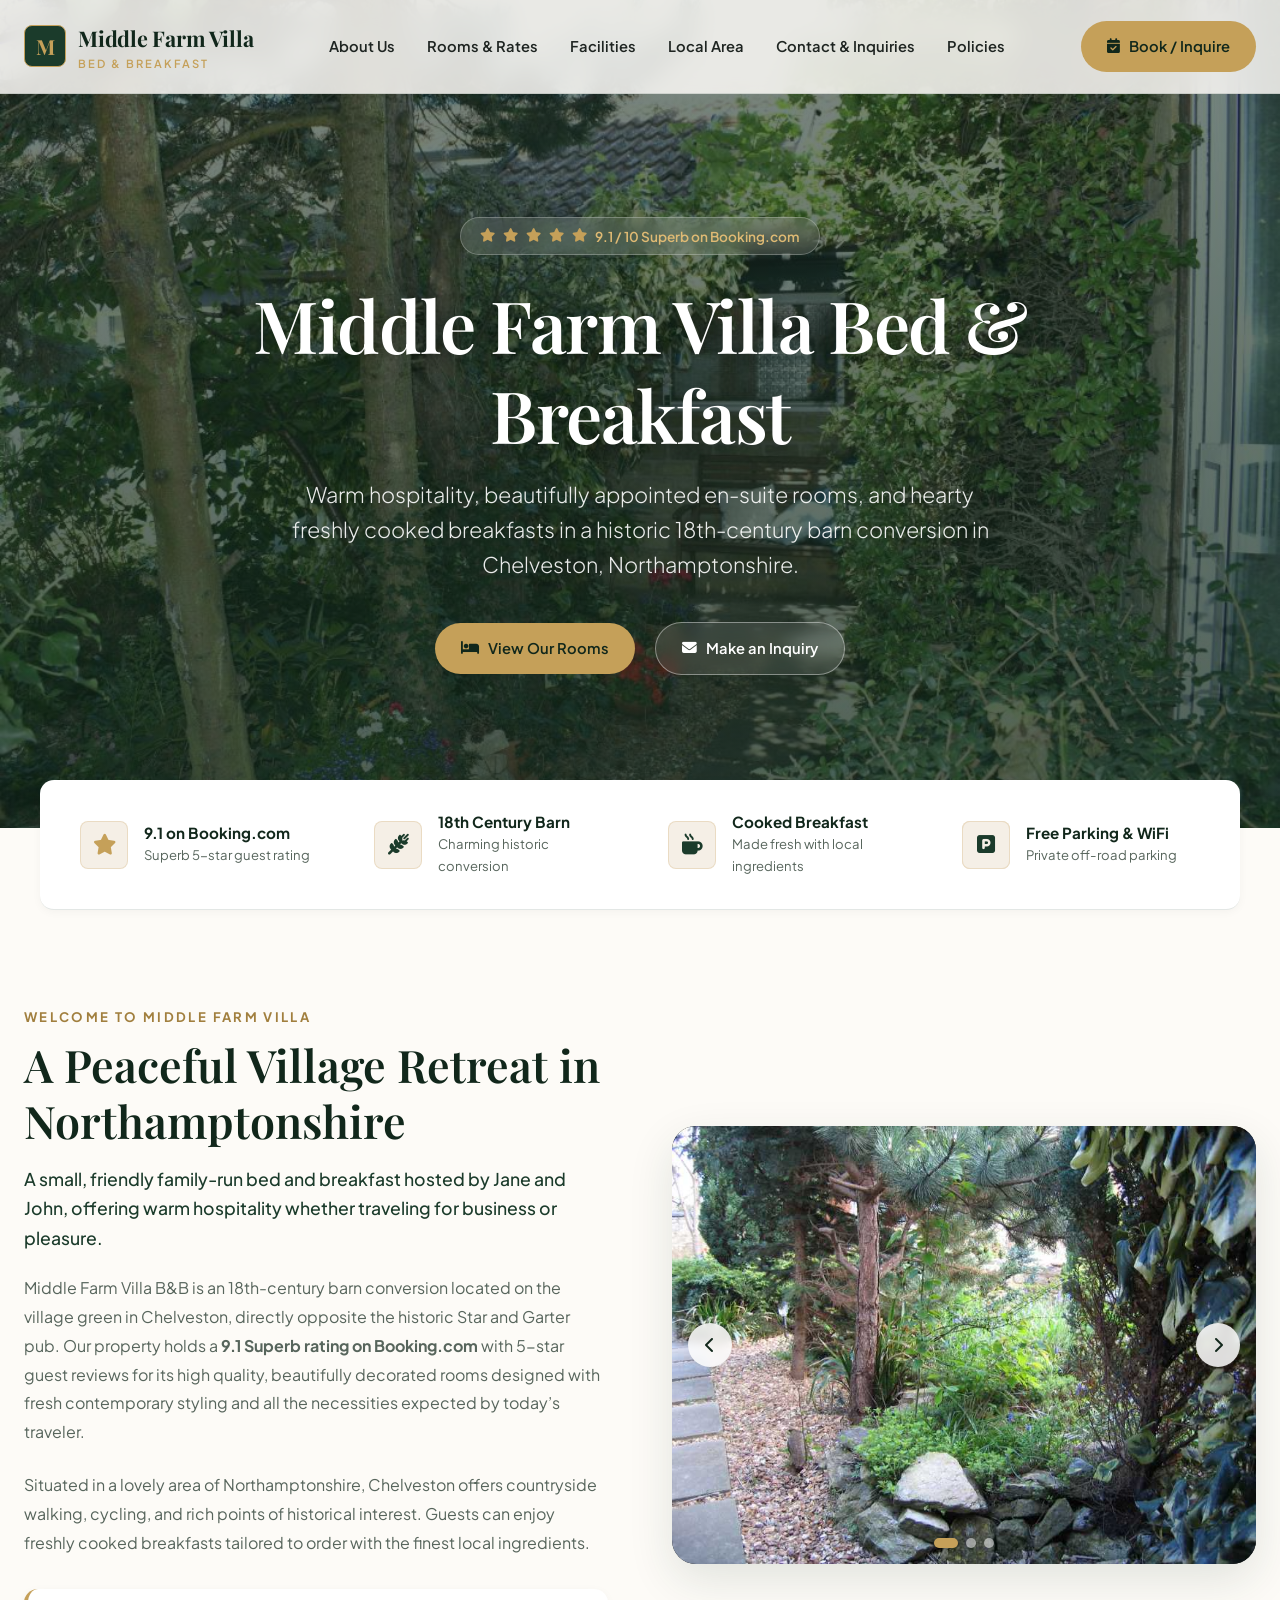
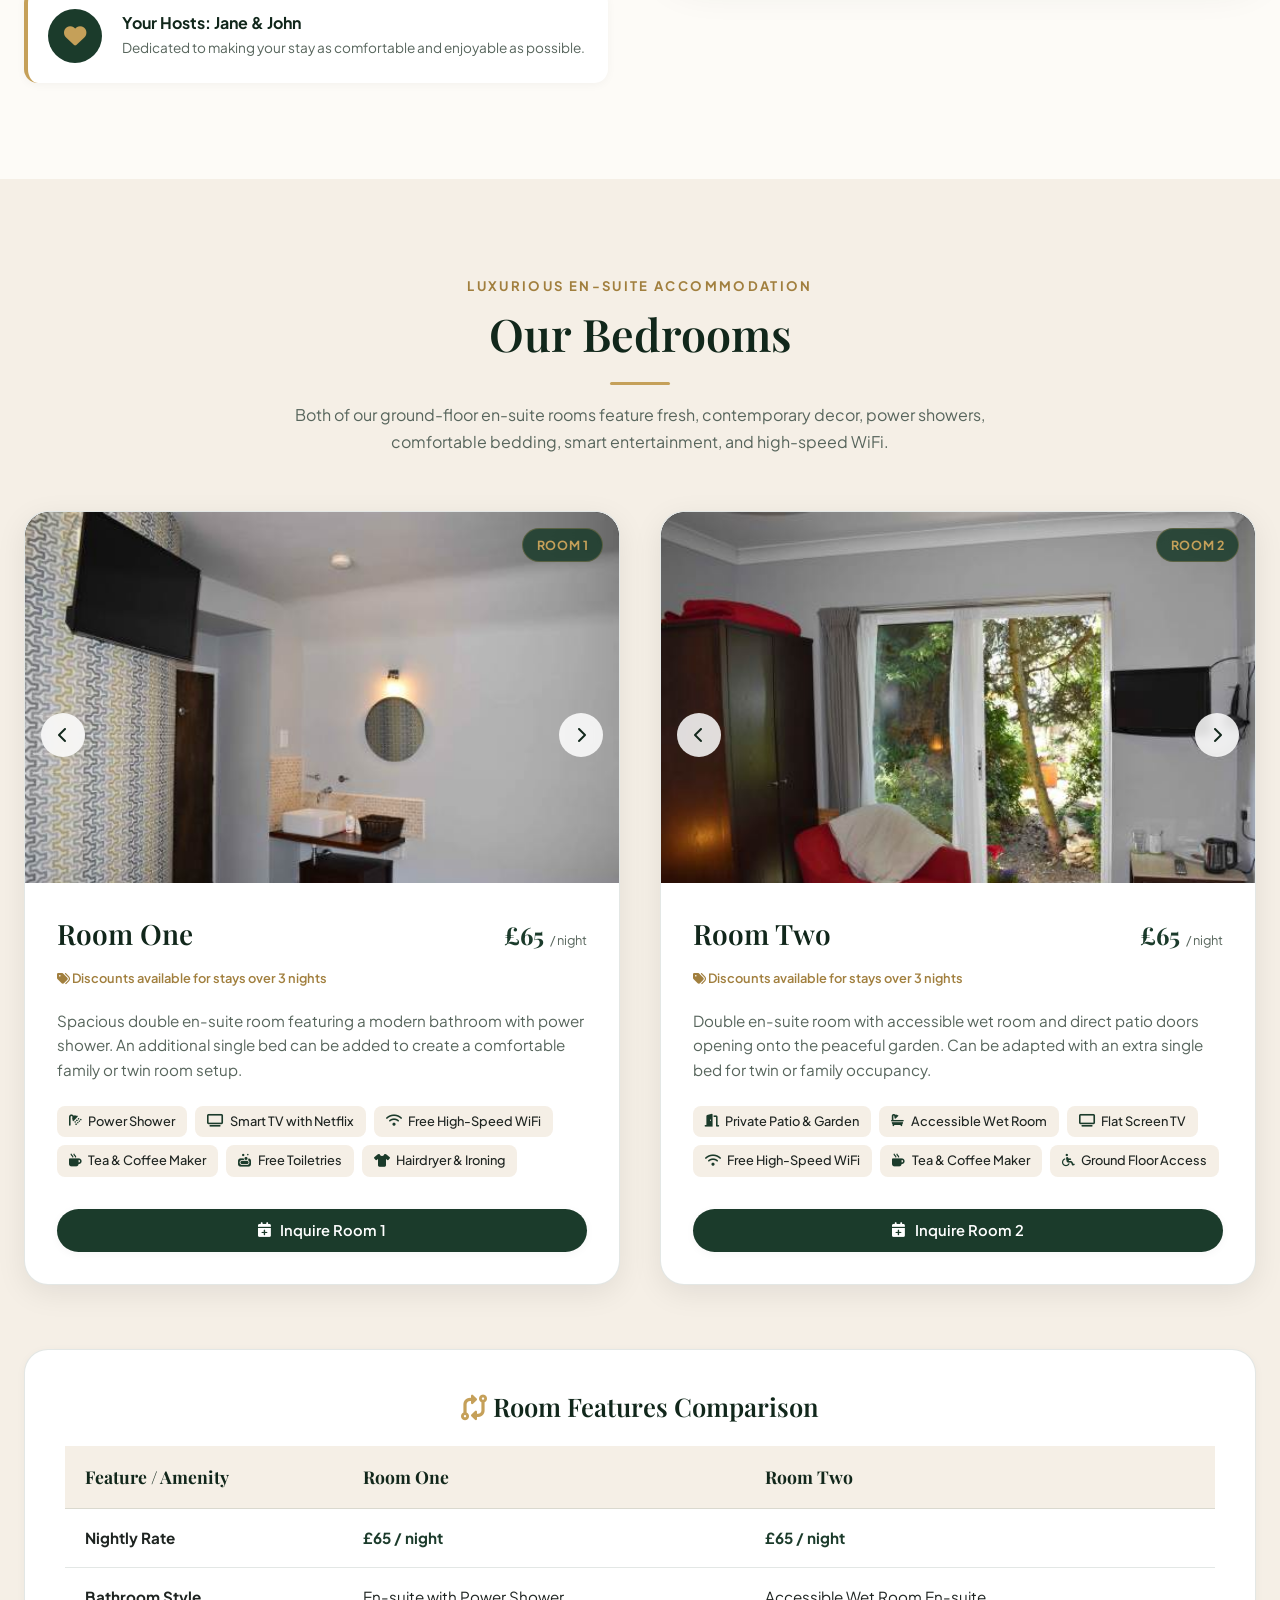
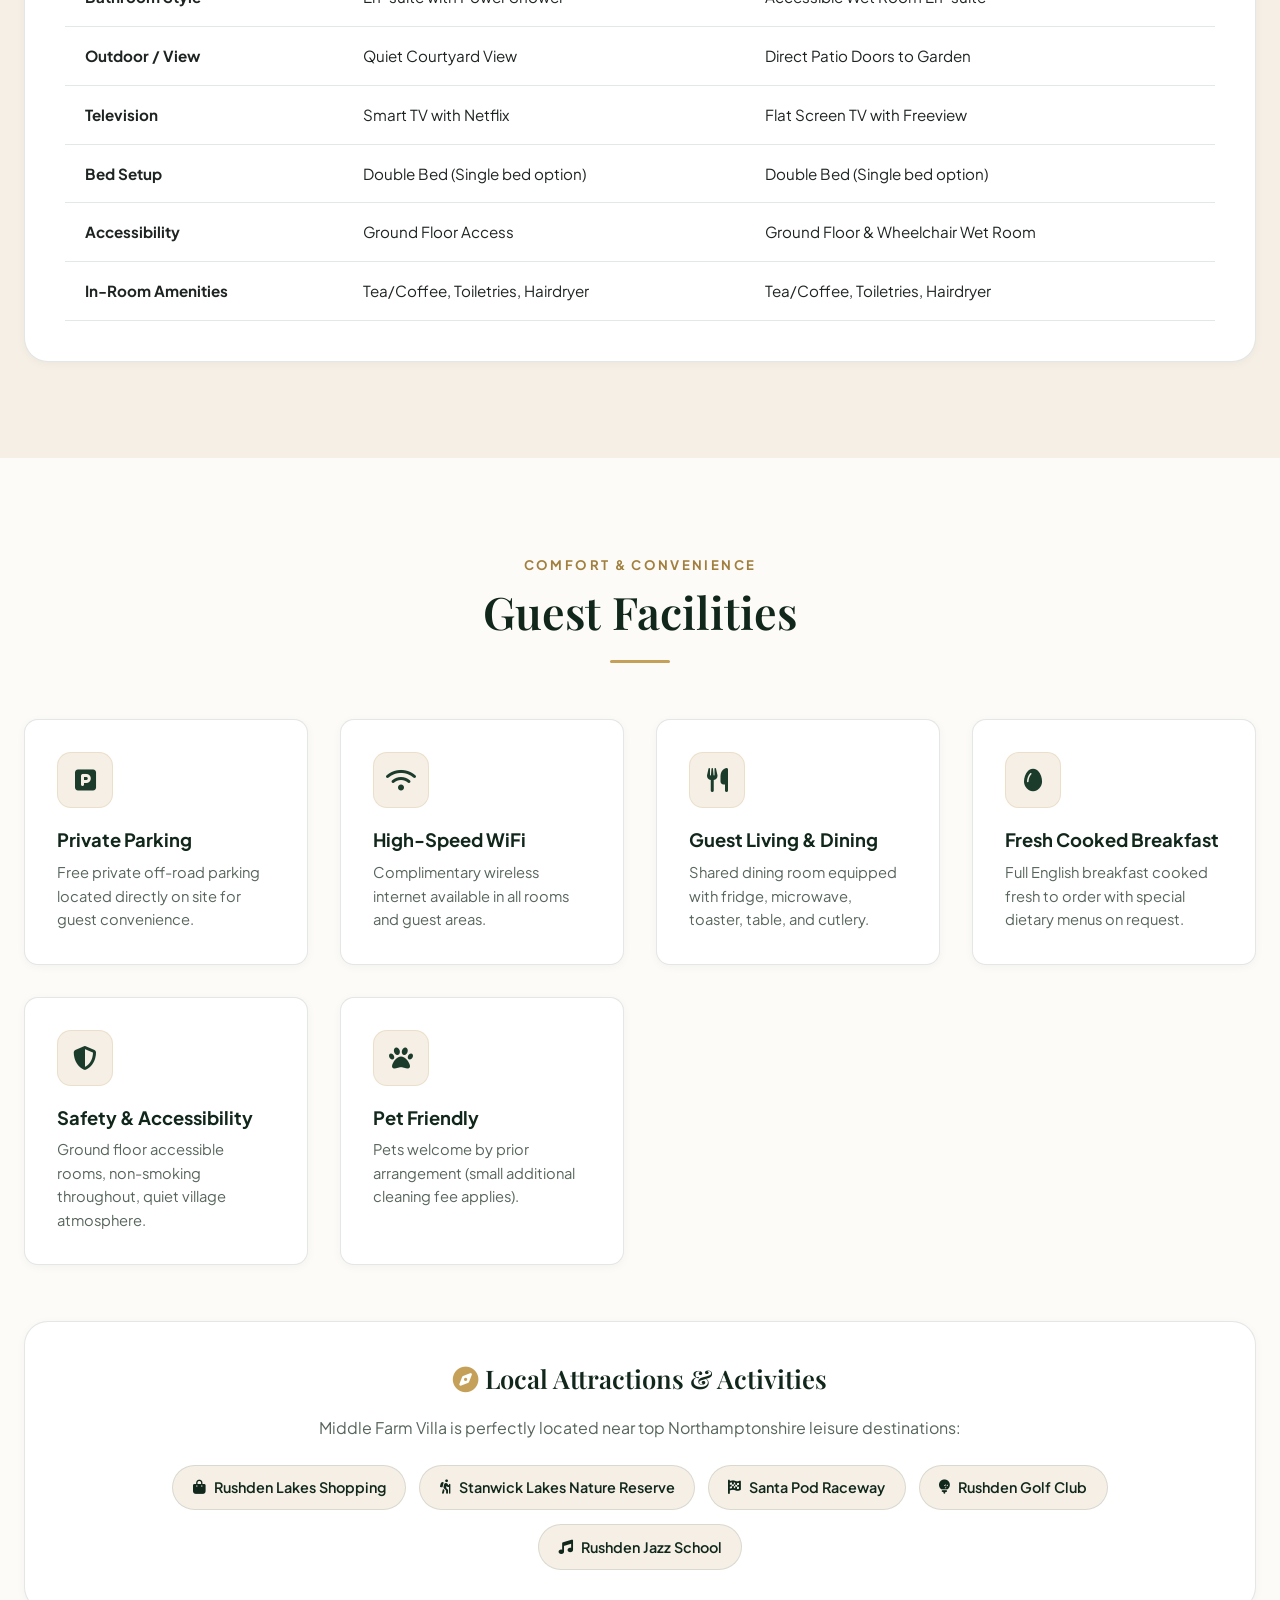
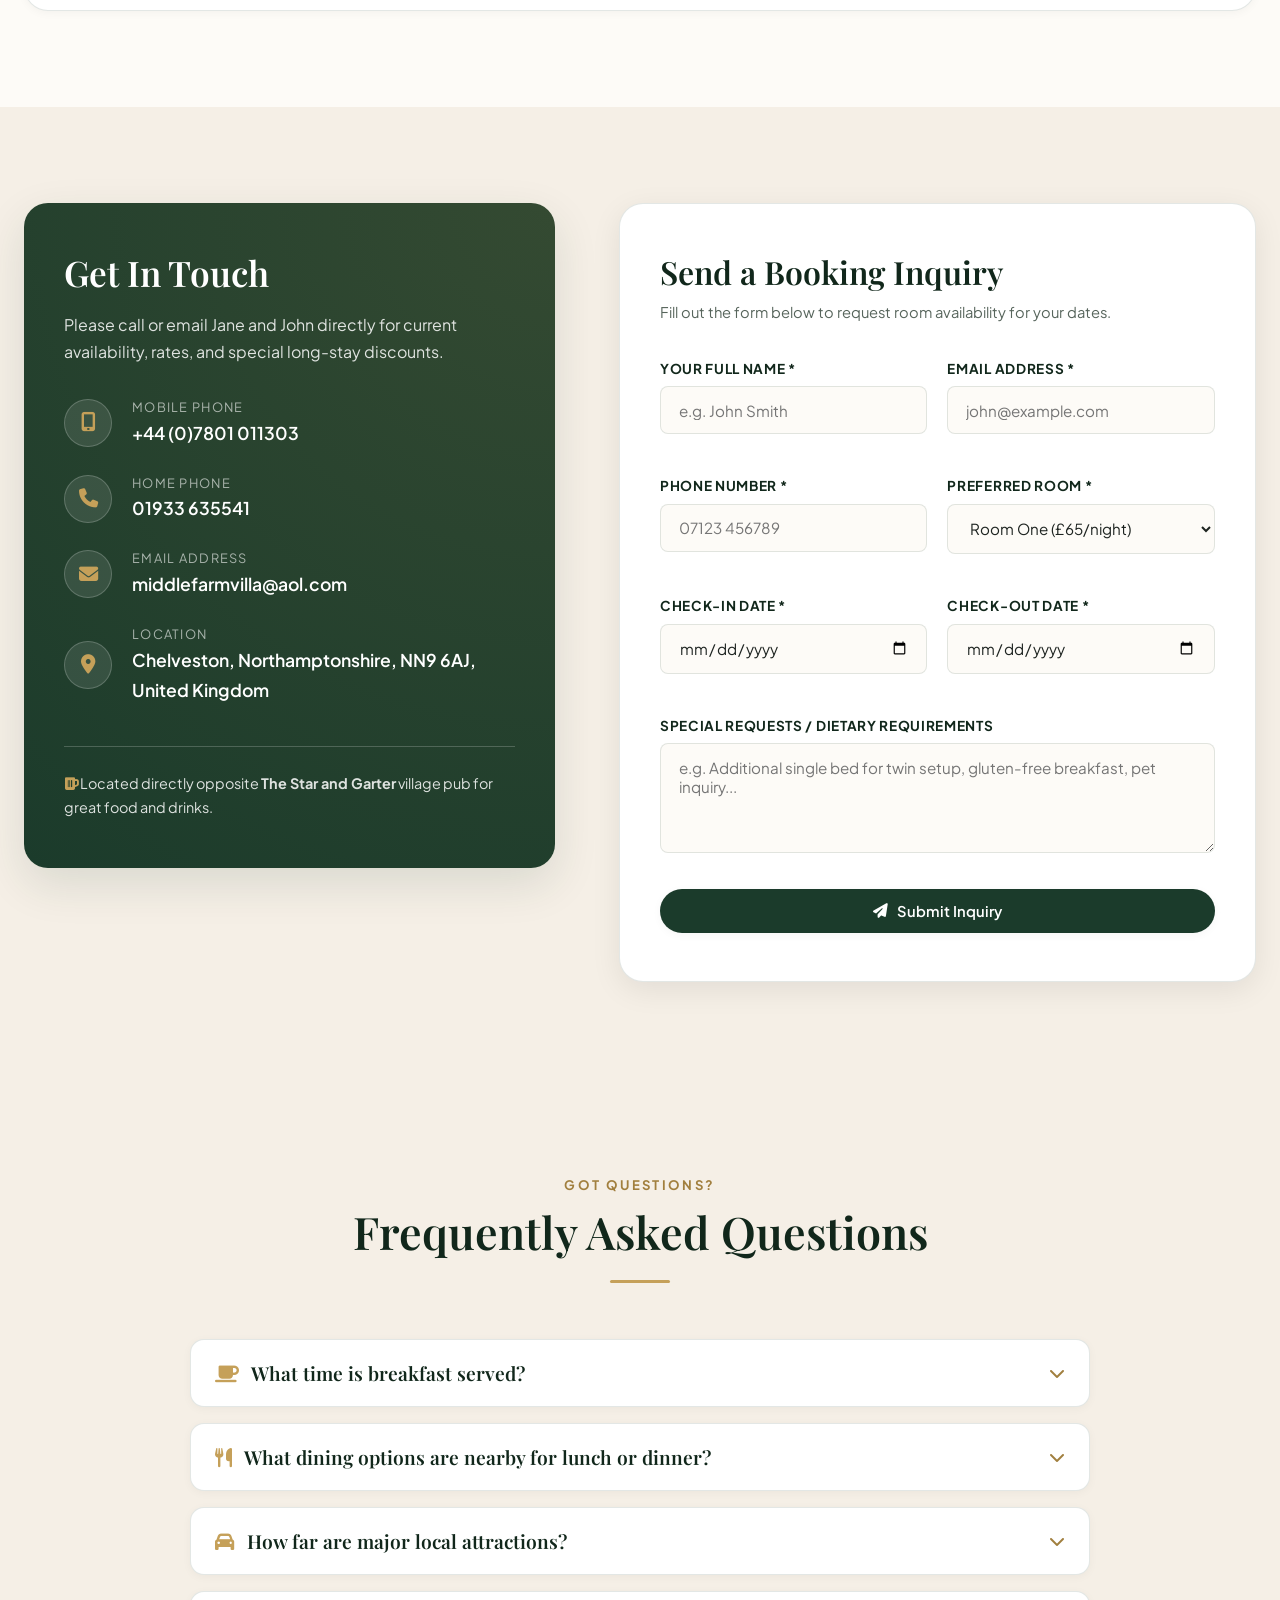
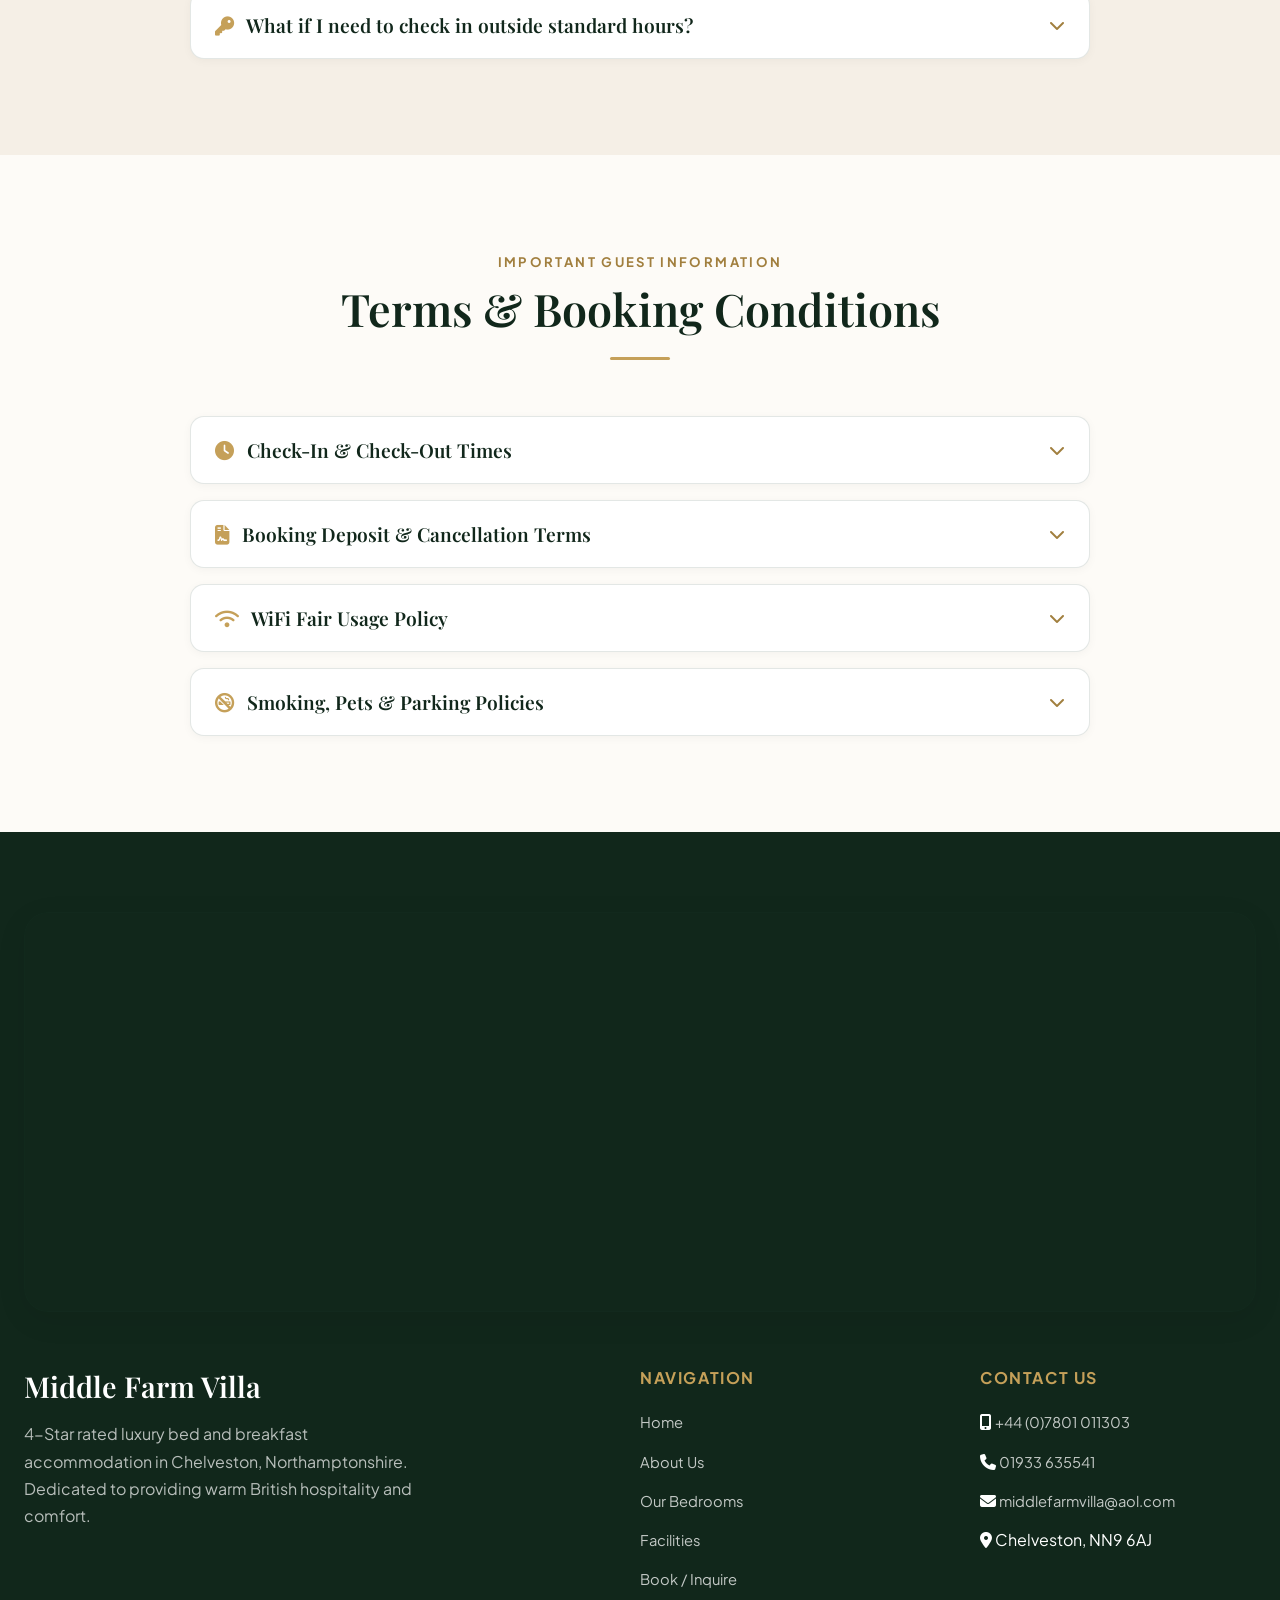
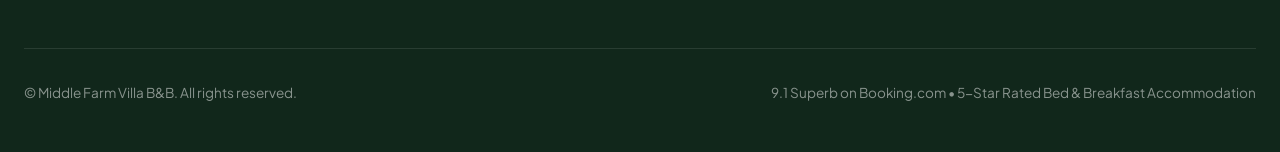
==== commit a2a0dfa2: "Update mobile contact number to +447801011303" ====
--- a/index.html
+++ b/index.html
@@ -466,7 +466,7 @@
               <div class="contact-icon"><i class="fa-solid fa-mobile-screen-button"></i></div>
               <div class="contact-detail-text">
                 <span>Mobile Phone</span>
-                <a href="tel:+447940514535">+44 (0)7940 514535</a>
+                <a href="tel:+447801011303">+44 (0)7801 011303</a>
               </div>
             </div>
 
@@ -621,7 +621,7 @@
           </button>
           <div class="accordion-content">
             <div class="accordion-body">
-              <p>Standard check-in is between 14:00 (2:00 PM) and 19:00 (7:00 PM). If you require an earlier or later arrival time, please call Jane & John on <strong>+44 (0)7940 514535</strong> or <strong>01933 635541</strong> in advance to arrange key access.</p>
+              <p>Standard check-in is between 14:00 (2:00 PM) and 19:00 (7:00 PM). If you require an earlier or later arrival time, please call Jane & John on <strong>+44 (0)7801 011303</strong> or <strong>01933 635541</strong> in advance to arrange key access.</p>
             </div>
           </div>
         </div>
@@ -730,7 +730,7 @@
         <div class="footer-col">
           <h4>Contact Us</h4>
           <ul class="footer-links">
-            <li><i class="fa-solid fa-mobile-screen-button"></i> <a href="tel:+447940514535">+44 (0)7940 514535</a></li>
+            <li><i class="fa-solid fa-mobile-screen-button"></i> <a href="tel:+447801011303">+44 (0)7801 011303</a></li>
             <li><i class="fa-solid fa-phone"></i> <a href="tel:+441933635541">01933 635541</a></li>
             <li><i class="fa-solid fa-envelope"></i> <a href="mailto:middlefarmvilla@aol.com">middlefarmvilla@aol.com</a></li>
             <li><i class="fa-solid fa-location-dot"></i> Chelveston, NN9 6AJ</li>
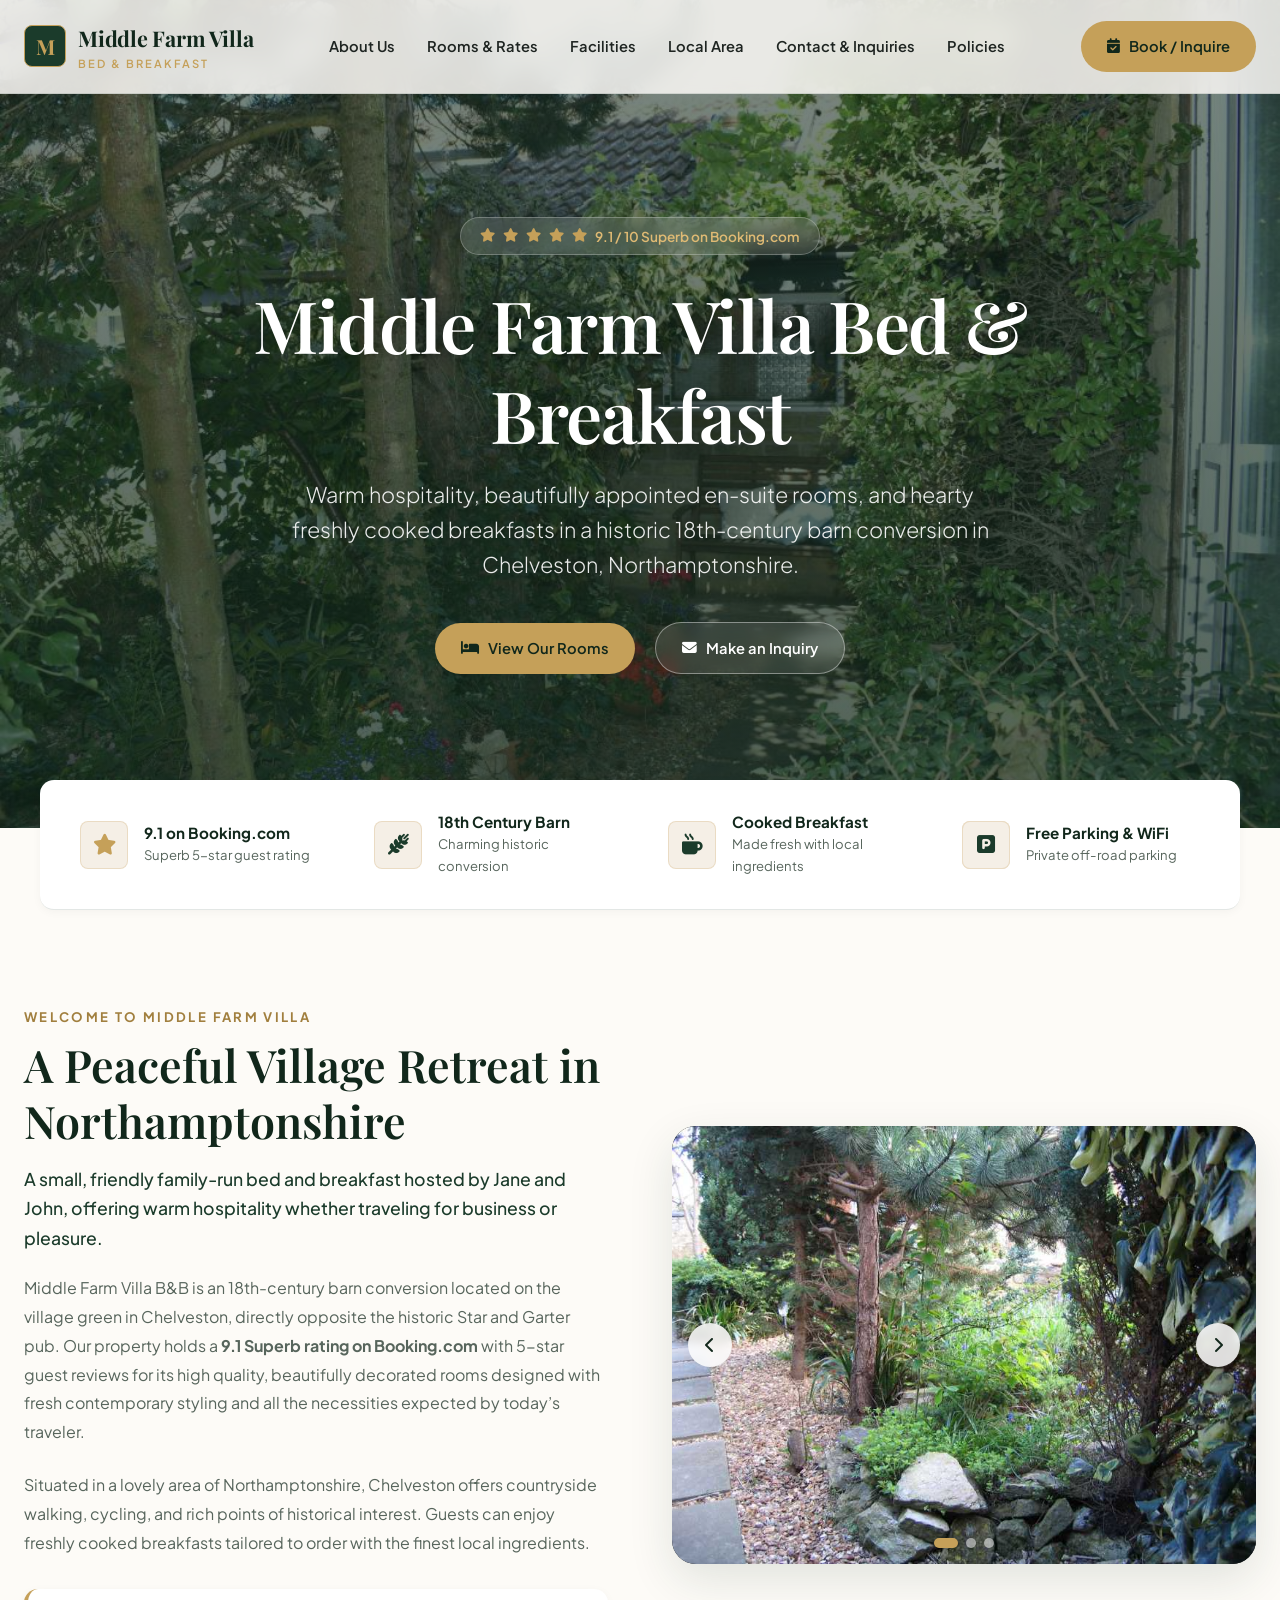
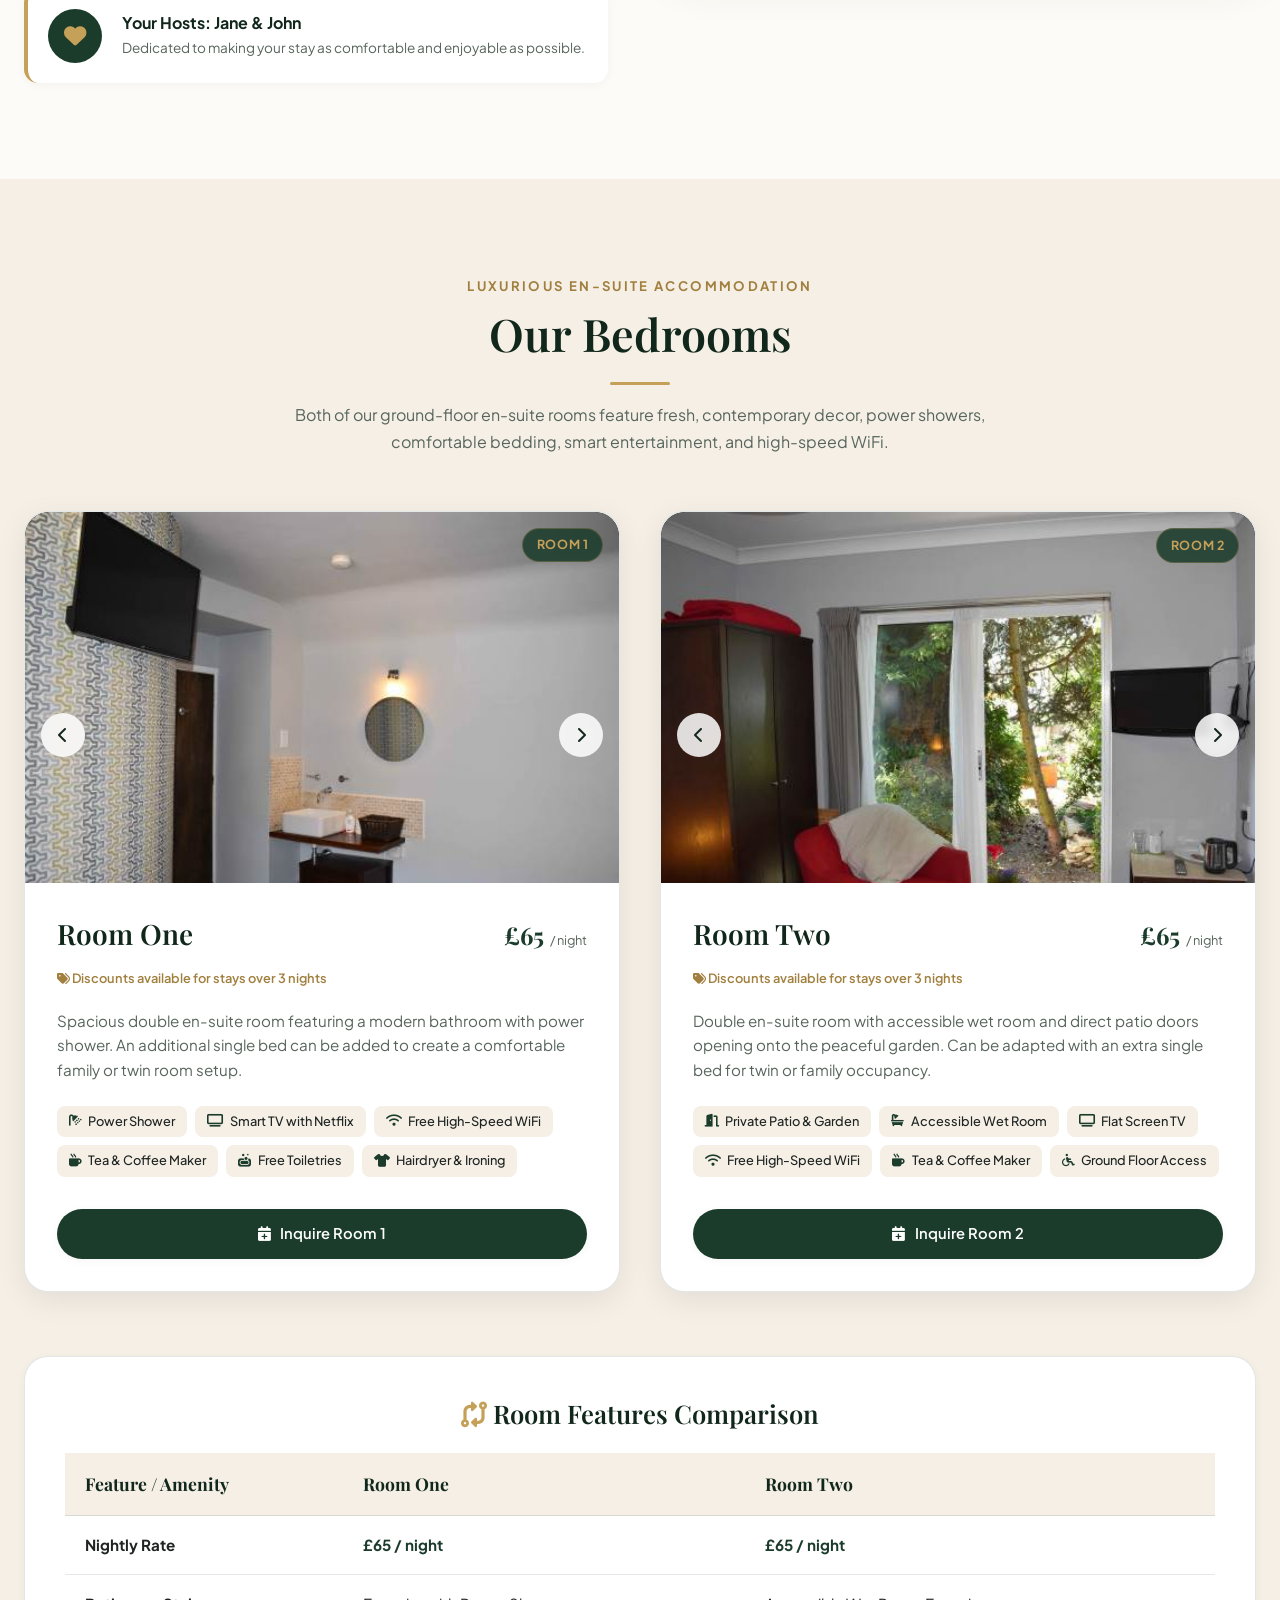
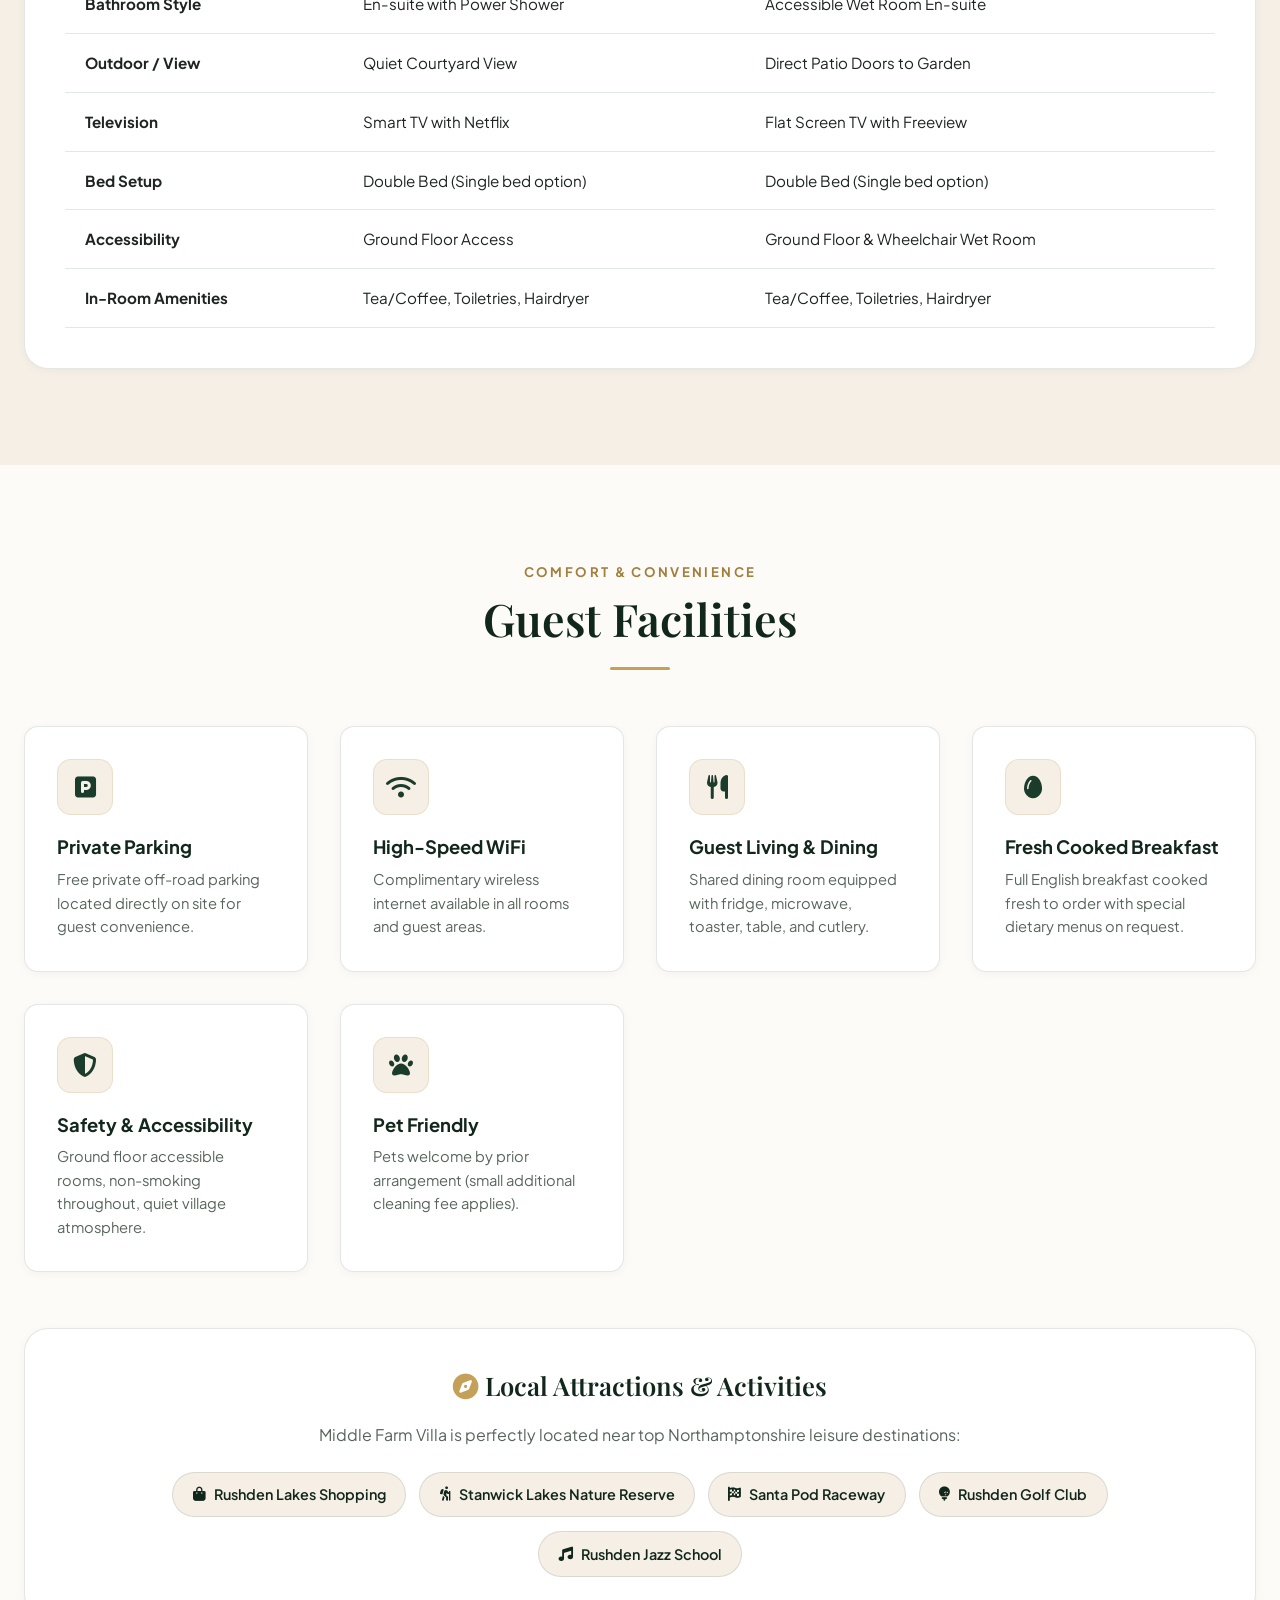
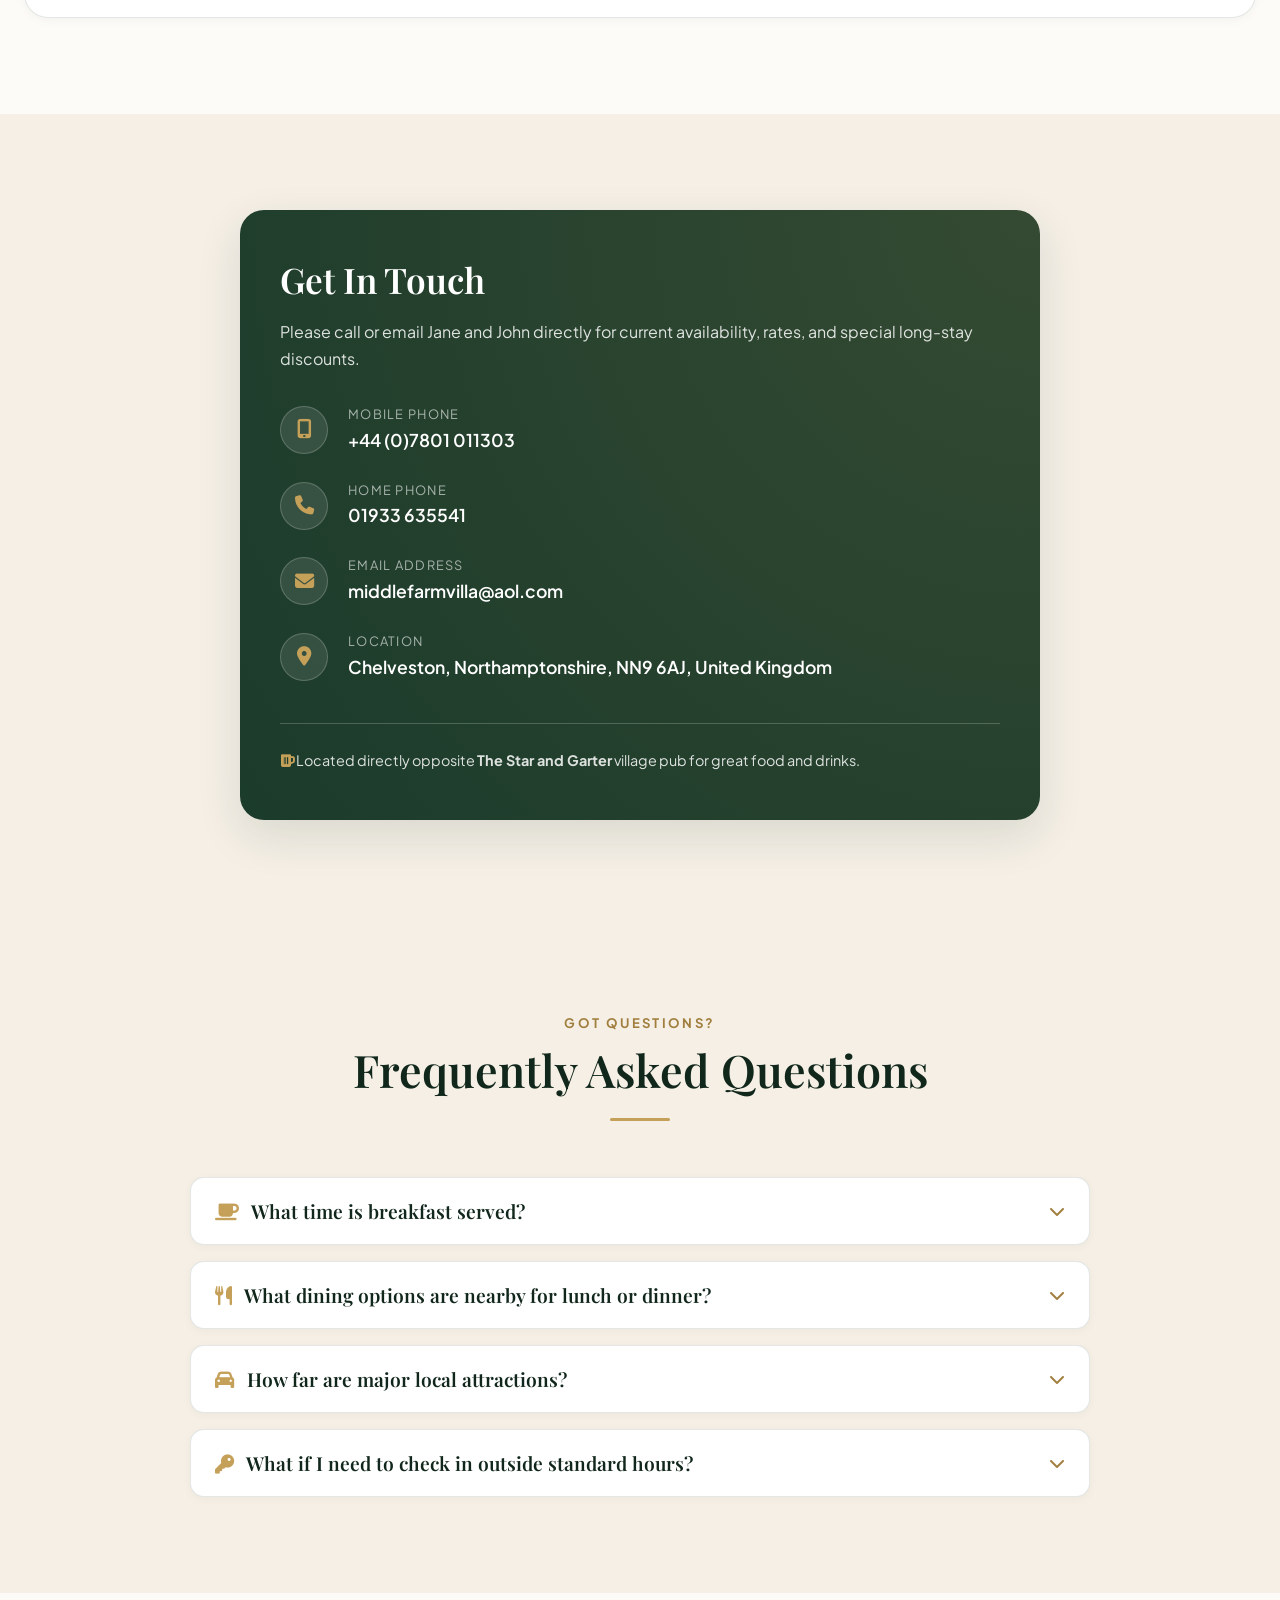
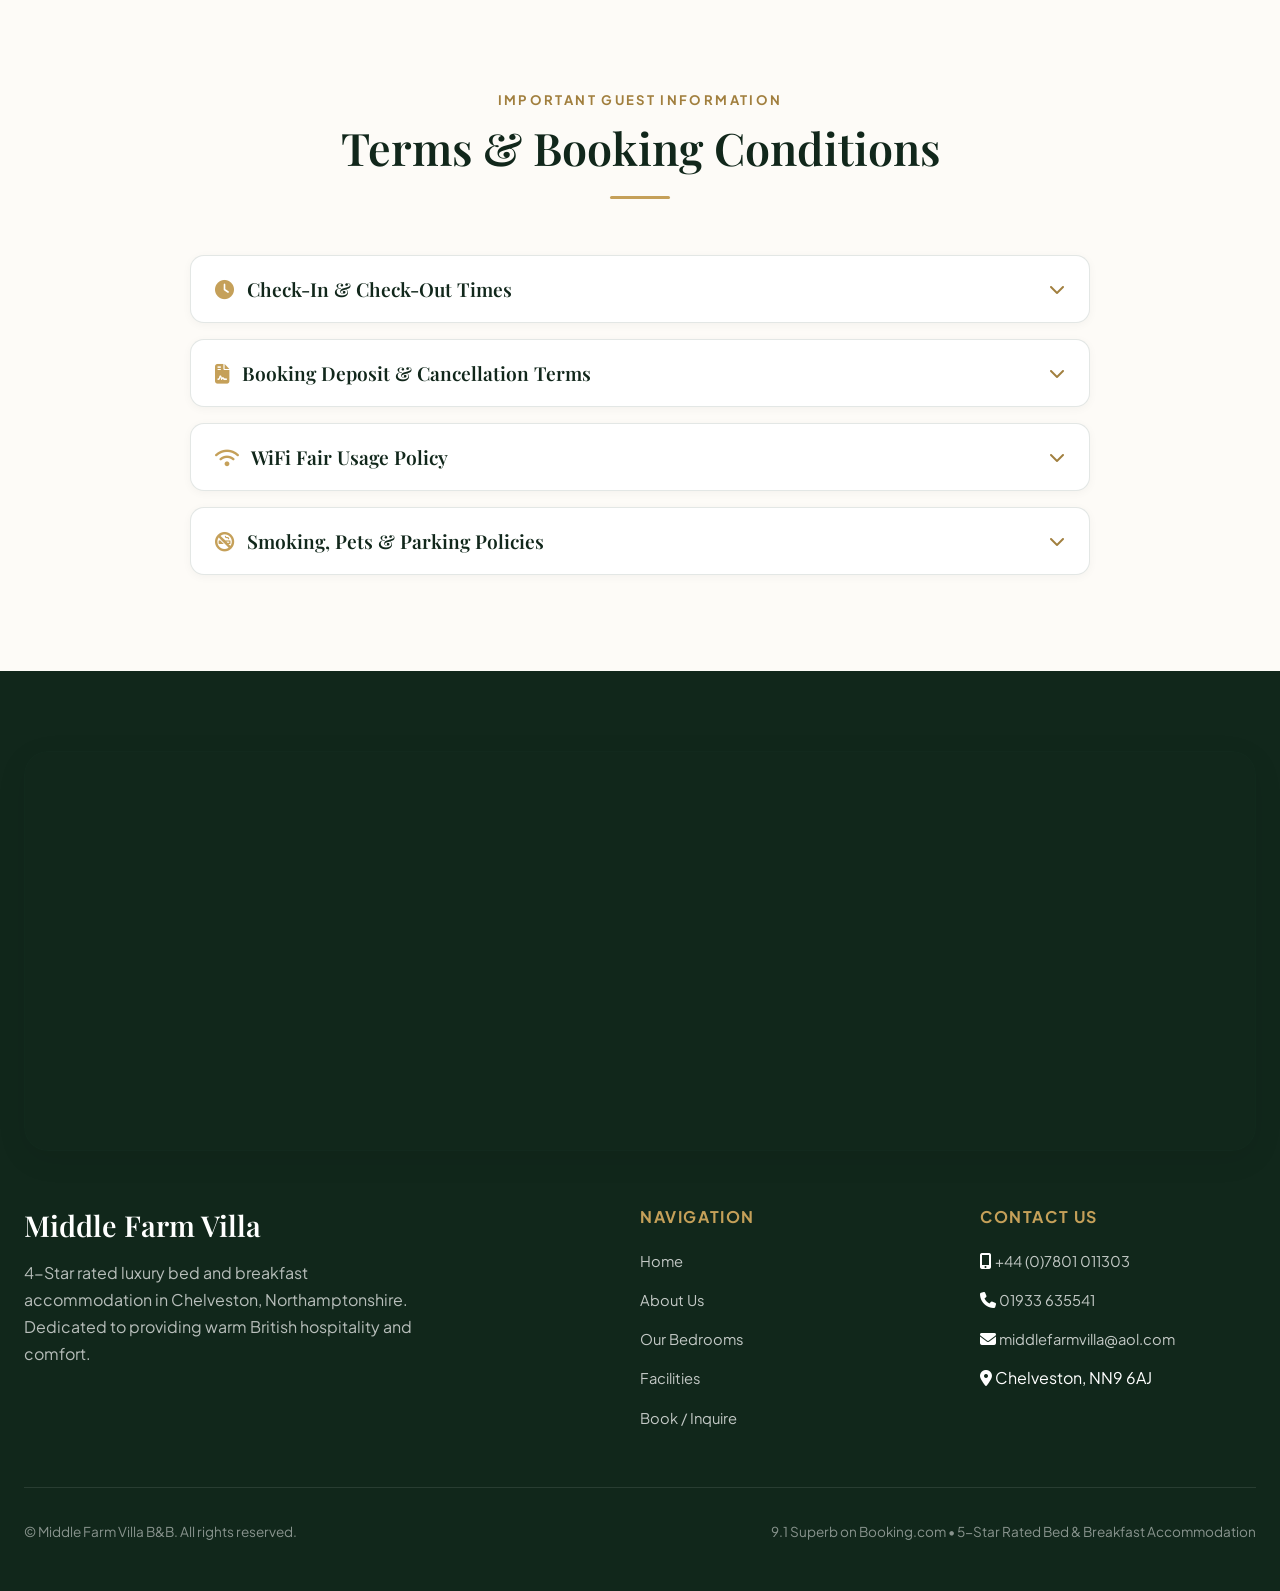
==== commit 814d731b: "Update index.html Probably removing the iquiry form idk" ====
--- a/index.html
+++ b/index.html
@@ -261,9 +261,9 @@
             </div>
 
             <div class="room-footer">
-              <button class="btn btn-primary" data-inquire-room="room1">
+              <a href="#booking" class="btn btn-primary" data-inquire-room="room1">
                 <i class="fa-solid fa-calendar-plus"></i> Inquire Room 1
-              </button>
+              </a>
             </div>
           </div>
         </article>
@@ -315,9 +315,9 @@
             </div>
 
             <div class="room-footer">
-              <button class="btn btn-primary" data-inquire-room="room2">
+              <a href="#booking" class="btn btn-primary" data-inquire-room="room2">
                 <i class="fa-solid fa-calendar-plus"></i> Inquire Room 2
-              </button>
+              </a>
             </div>
           </div>
         </article>
@@ -455,7 +455,7 @@
   <!-- BOOKING INQUIRY & CONTACT SECTION -->
   <section class="section section-alt" id="booking">
     <div class="container">
-      <div class="contact-grid">
+      <div class="contact-grid" style="grid-template-columns: 1fr; max-width: 800px; margin: 0 auto;">
         <!-- CONTACT INFO CARD -->
         <div class="contact-info">
           <h3>Get In Touch</h3>
@@ -500,66 +500,6 @@
               <i class="fa-solid fa-beer-mug-empty" style="color: var(--accent);"></i> Located directly opposite <strong>The Star and Garter</strong> village pub for great food and drinks.
             </p>
           </div>
-        </div>
-
-        <!-- BOOKING INQUIRY FORM -->
-        <div class="booking-form-card">
-          <h3>Send a Booking Inquiry</h3>
-          <p>Fill out the form below to request room availability for your dates.</p>
-
-          <form id="bookingForm" action="https://formsubmit.co/middlefarmvilla@aol.com" method="POST">
-            <!-- FormSubmit Configuration -->
-            <input type="hidden" name="_subject" value="New B&B Booking Inquiry - Middle Farm Villa">
-            <input type="hidden" name="_template" value="table">
-            <input type="hidden" name="_captcha" value="false">
-
-            <div class="form-grid">
-              <div class="form-group">
-                <label for="guestName">Your Full Name *</label>
-                <input type="text" id="guestName" name="Full Name" class="form-control" placeholder="e.g. John Smith" required>
-              </div>
-
-              <div class="form-group">
-                <label for="guestEmail">Email Address *</label>
-                <input type="email" id="guestEmail" name="Email Address" class="form-control" placeholder="john@example.com" required>
-              </div>
-
-              <div class="form-group">
-                <label for="guestPhone">Phone Number *</label>
-                <input type="tel" id="guestPhone" name="Phone Number" class="form-control" placeholder="07123 456789" required>
-              </div>
-
-              <div class="form-group">
-                <label for="roomSelect">Preferred Room *</label>
-                <select id="roomSelect" name="Preferred Room" class="form-control" required>
-                  <option value="room1">Room One (£65/night)</option>
-                  <option value="room2">Room Two (£65/night - Garden Patio)</option>
-                  <option value="either">Either Room / Flexible</option>
-                </select>
-              </div>
-
-              <div class="form-group">
-                <label for="checkIn">Check-In Date *</label>
-                <input type="date" id="checkIn" name="Check-In Date" class="form-control" required>
-              </div>
-
-              <div class="form-group">
-                <label for="checkOut">Check-Out Date *</label>
-                <input type="date" id="checkOut" name="Check-Out Date" class="form-control" required>
-              </div>
-
-              <div class="form-group full-width">
-                <label for="specialRequests">Special Requests / Dietary Requirements</label>
-                <textarea id="specialRequests" name="Special Requests" class="form-control" placeholder="e.g. Additional single bed for twin setup, gluten-free breakfast, pet inquiry..."></textarea>
-              </div>
-            </div>
-
-            <button type="submit" class="btn btn-primary btn-lg" style="width: 100%; margin-top: 1rem;">
-              <i class="fa-solid fa-paper-plane"></i> Submit Inquiry
-            </button>
-
-            <div id="formStatus" class="form-status"></div>
-          </form>
         </div>
       </div>
     </div>
